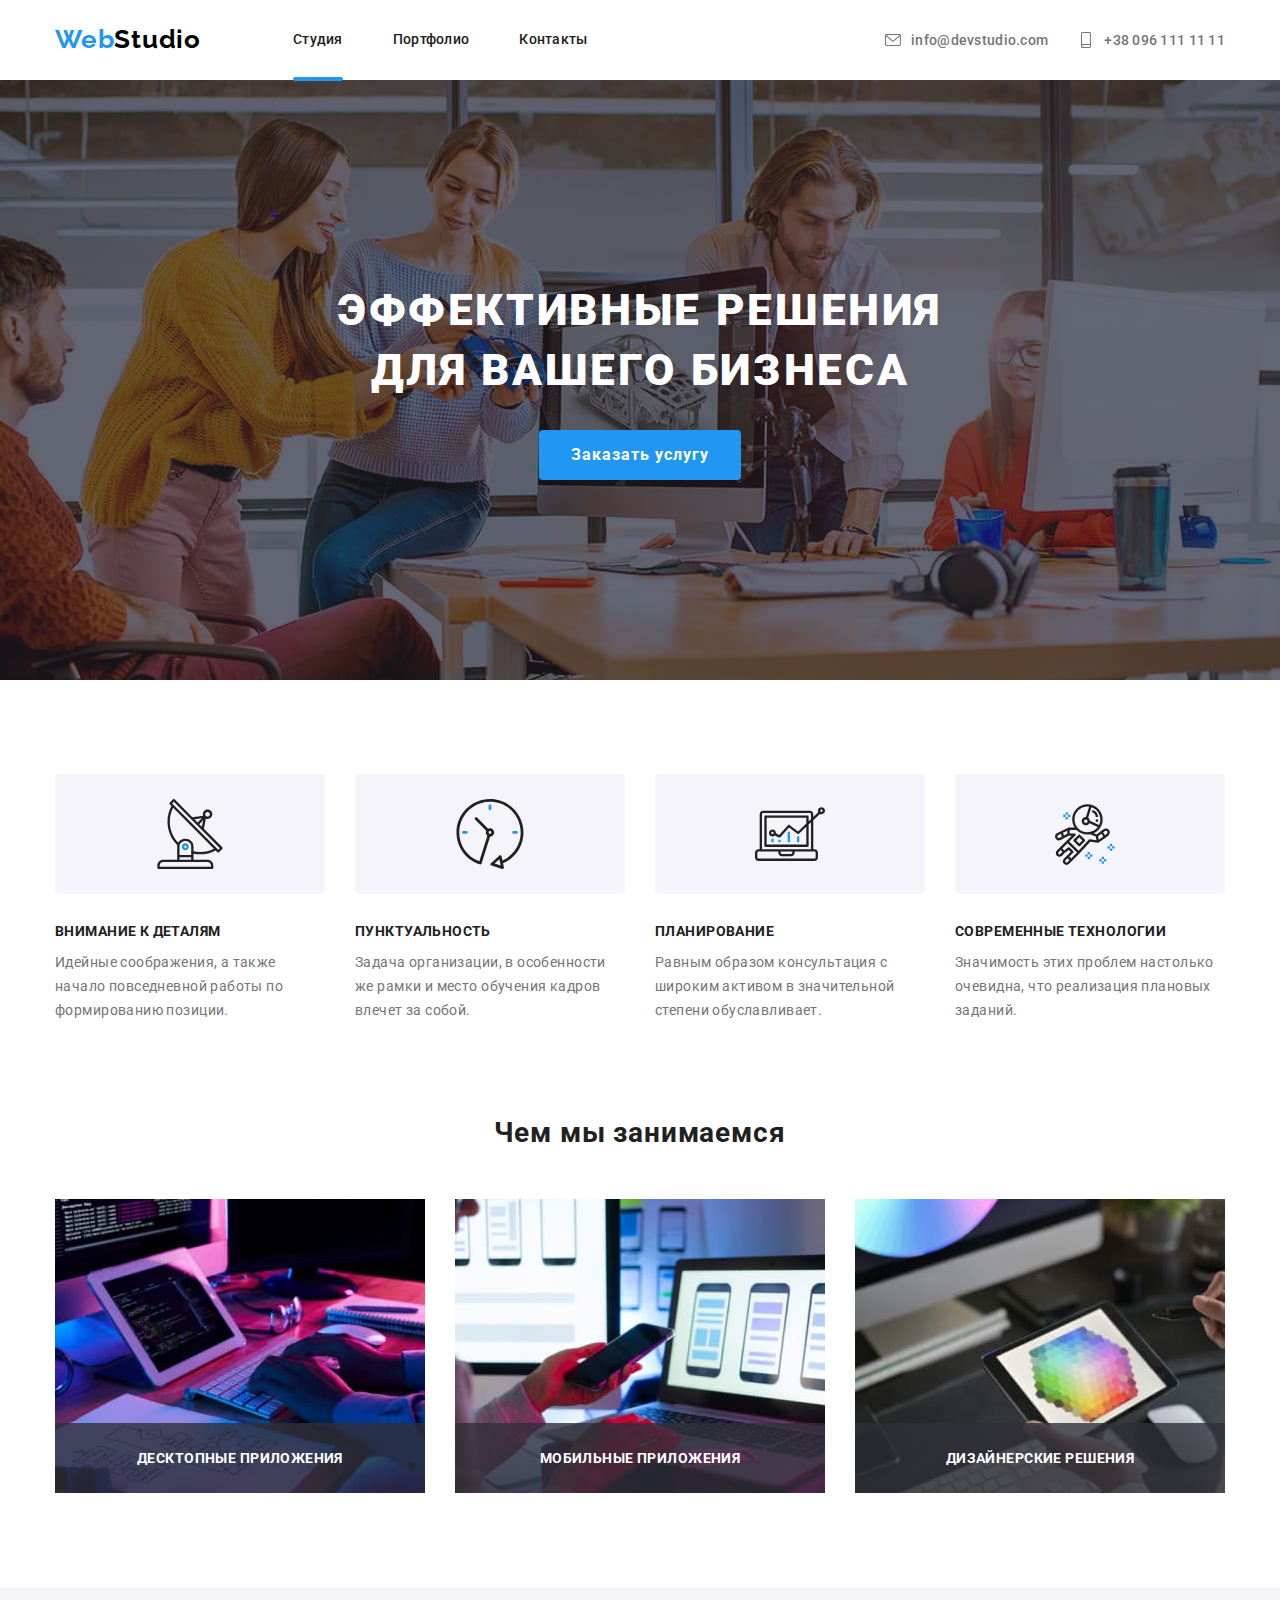
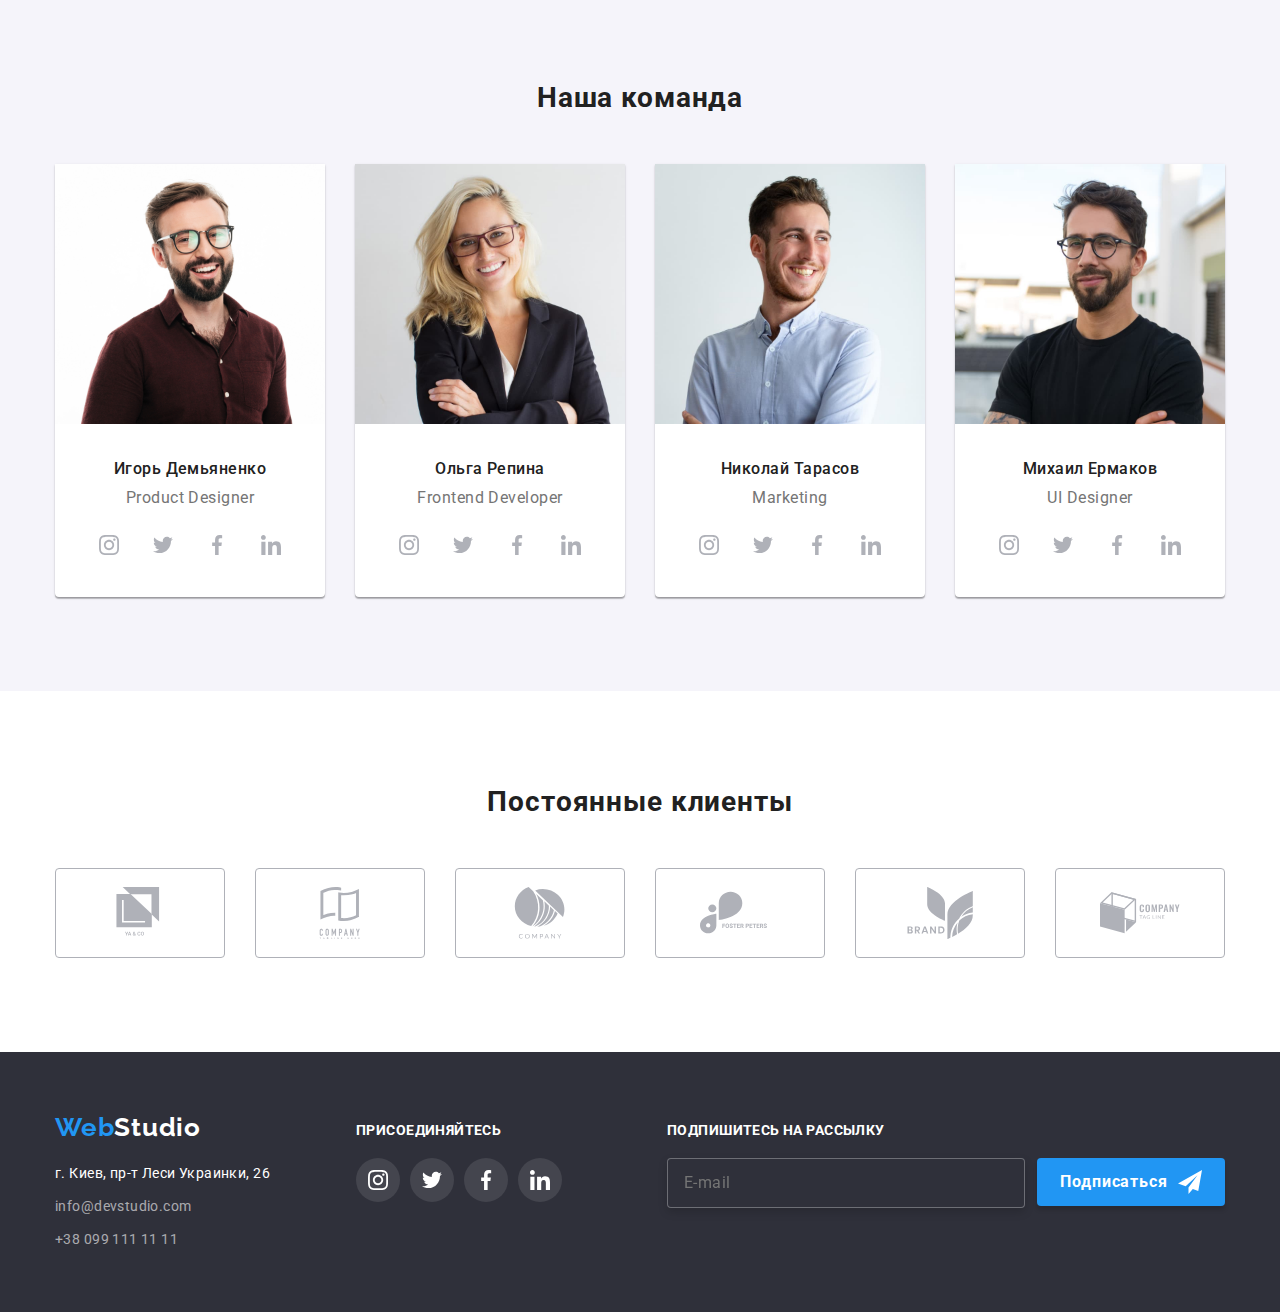
==== index.html @ ddb33900 "main" ====
<!DOCTYPE html>
<html lang="ru">
  <head>
    <link rel="stylesheet" href="https://cdnjs.cloudflare.com/ajax/libs/modern-normalize/1.0.0/modern-normalize.min.css">
    <link rel="stylesheet" href="./css/main.min.css">
    <link
      href="https://fonts.googleapis.com/css2?family=Roboto:wght@400;500;700;900&display=swap"
      rel="stylesheet"
    />
    <link
      href="https://fonts.googleapis.com/css2?family=Raleway:wght@400;700&display=swap"
      rel="stylesheet"
    />
    
    <meta charset="UTF-8" />
    <meta name="viewport" content="width=device-width, initial-scale=1.0" />
    <title>Document</title>
  </head>
  <body>
    <header class="page-header">
      <div class="container main-nav">
        <a href="./index.html" class="logo"><span>Web</span>Studio </a>
          <button class="menu-button" aria-expanded="false" data-menu-button>
            <svg width="40" height="40" aria-label="Переключатель мобильного меню">
              <use class="icon-cross" href="./sprite.svg#icon-close_40px"></use>
              <use class="icon-menu" href="./sprite.svg#icon-menu_40px"></use>
            </svg>
          </button>
          <div class="menu-container" data-menu>
            <nav class="site-nav">
           <menu class="site-nav-list">
          <li class="item"><a href="./index.html" class="link current-page">Студия</a>
          </li>
          <li class="item"><a href="./portfolio.html" class="link">Портфолио</a>
        </li>
          <li class="item"><a href="./contacts" class="link">Контакты</a>
        </li>
        </menu>
      </nav>
      <ul class="cont-nav">
        <li class="item">
          <a href="mailto:info@devstudio.com" class="link">
            <svg class="header-icon envelope">
              <use href="./sprite.svg#icon-envelope-hover"></use>
            </svg>
            <p>info@devstudio.com</p>
          </a>
        </li>
        <li class="item">
          <a href="tel:+380961111111" class="link">
              <svg class="header-icon">
                <use href="./sprite.svg#icon-smartphone"></use>
              </svg>
              <p>+38 096 111 11 11</p>
            </a>
        </li>
      </ul>
       </div>
      </div>
    </header>
    <main>
      <section class="hero">
        <h1 class="title">Эффективные решения <br /> для вашего бизнеса</h1>
        <a href="#" class="button" data-modal-open>Заказать услугу</a>
        <div class="backdrop is-hidden" data-modal>
          <div class="modal">
            <button class="modal-close" data-modal-close>
              <svg class="modal-icon-close">
                <use href="./sprite.svg#icon-close-black-18dp"></use>
              </svg>
            </button>
            <div class="modal-form-flex">
            <p class="modal-title">Оставьте свои данные, мы вам перезвоним</p>
            <form class="modal-form">
              <div class="input-flex">
              <label class="modal-label" for="name">Имя</label>
              <input class="modal-input" type="text" name="name" id="name">
              <svg class="modal-icon">
                <use href="./sprite.svg#icon-person-black-18dp-1"></use>
              </svg>
              </div>
              <div class="input-flex">
              <label class="modal-label" for="tel">Телефон</label>
              <input class="modal-input" type="tel" name="tel" id="tel">
              <svg class="modal-icon">
                <use href="./sprite.svg#icon-phone-black-18dp-1"></use>
              </svg>
              </div>
              <div class="input-flex">
              <label class="modal-label" for="email">Почта</label>
              <input class="modal-input" type="email" name="email" id="email">
              <svg class="modal-icon">
                <use href="./sprite.svg#icon-email-black-18dp-1"></use>
              </svg>
              </div>
              <div class="input-flex">
              <label class="modal-label" for="comment">Комментарий</label>
              <textarea class="modal-comment modal-input" name="comment" rows="15"  placeholder="Введите текст" id="comment">
              </textarea>
              </div>
              <div class="input-flex">
              <div class="checkbox-flex">
              <label class="modal-label checkbox-label">
                <input class="checkbox" type="checkbox" name="checkbox">
                <span class="checkbox-icon"></span><span> Соглашаюсь с рассылкой и принимаю<a class="checkbox-link" href="#">&ensp;Условия договора</a></span>
              </label>
              </div>
              </div>
            </form>
            <button class="send-button" type="submit">Отправить
            </button>
            </div>
            </div>
        </div>
     </section>
      <section class="features">
        <div class="container">
          <ul class="feat-list">
            <li class="feat-item">
              <div class="feat-icon-container">
              <svg class="feat-icon">
                <use href="./sprite.svg#icon-antenna"></use>
              </svg>
              </div>
              <h4 class="feat-title">Внимание к деталям</h4>
              <p class="feat-text">
                Идейные соображения, а также начало повседневной работы по
                формированию позиции.
              </p>
            </li>
            <li class="feat-item">
              <div class="feat-icon-container">
                <svg class="feat-icon">
                  <use href="./sprite.svg#icon-clock"></use>
                </svg>
              </div>
              <h4 class="feat-title">Пунктуальность</h4>
              <p class="feat-text">
                Задача организации, в особенности же рамки и место обучения кадров
                влечет за собой.
              </p>
            </li>
            <li class="feat-item">
              <div class="feat-icon-container">
                <svg class="feat-icon">
                  <use href="./sprite.svg#icon-diagram"></use>
                </svg>
              </div>
              <h4 class="feat-title">Планирование</h4>
              <p class="feat-text">
                Равным образом консультация с широким активом в значительной
                степени обуславливает.
              </p>
            </li>
            <li class="feat-item">
              <div class="feat-icon-container">
                <svg class="feat-icon">
                  <use href="./sprite.svg#icon-astronaut"></use>
                </svg>
              </div>
              <h4 class="feat-title">Современные технологии</h4>
              <p class="feat-text">
                Значимость этих проблем настолько очевидна, что реализация
                плановых заданий.
              </p>
            </li>
          </ul>
        </div>
      </section>
      <section class="examples">
        <div class="container">
        <h2 class="smaller-title">Чем мы занимаемся</h2>
        <ul class="examples-list">
          <li class="item">
            <div class="thumb">
              <img src="images/img1.jpg" alt="img1" width="370px" class="ex-image" />
              <div class="text-container">
             <p class="image-text">Десктопные приложения</p>
              </div>
          </div>
          </li>
          <li class="item">
            <div class="thumb">
              <img src="images/img2.jpg" alt="img2" width="370px" class="ex-image" />
              <div class="text-container">
          <p class="image-text">Мобильные приложения</p>
          </div>
          </div>
          </li>
          <li class="item">
            <div class="thumb">
            <img src="images/img3.jpg" alt="img3" width="370px" class="ex-image" />
            <div class="text-container">
          <p class="image-text">Дизайнерские решения</p>
          </div>
        </div>
          </li>
        </ul>
        </div>
      </section>
      <section class="team">
        <div class="container">
        <h2 class="smaller-title">Наша команда</h2>
        <ul class="list">
          <li class="card">
            <img src="images/img4.jpg" alt="Игорь Демьяненко" width="270px"
            height="" class="photo" />
            <h3 class="title">Игорь Демьяненко</h3>
            <p class="name">Product Designer</p>
            <ul class="icon-list">
              <li class="icon-item">
                <a href="index.html" class="team-button">
                  <svg class="icon">
                    <use href="./sprite.svg#icon-instagram"></use>
                  </svg>
                </a>
              </li>
              <li class="icon-item">
                <a href="index.html" class="team-button">
                  <svg class="icon">
                    <use href="./sprite.svg#icon-twitter"></use>
                  </svg>
                </a>
              </li>
              <li class="icon-item">
                <a href="index.html" class="team-button">
                  <svg class="icon">
                    <use href="./sprite.svg#icon-facebook"></use>
                  </svg>
                </a>
              </li>
              <li class="icon-item">
                <a href="index.html" class="team-button">
                  <svg class="icon">
                    <use href="./sprite.svg#icon-linkedin">
                    </use>
                  </svg>
                </a>
              </li>
            </ul>
          </li>
          <li class="card">
            <img src="images/img5.jpg" alt="Ольга Репина" width="270px" class="photo" />
            <h3 class="title">Ольга Репина</h3>
            <p class="name">Frontend Developer</p>
            <ul class="icon-list">
              <li class="icon-item">
                <a href="index.html" class="team-button">
                  <svg class="icon">
                    <use href="./sprite.svg#icon-instagram"></use>
                  </svg>
                </a>
              </li>
              <li class="icon-item">
                <a href="index.html" class="team-button">
                  <svg class="icon">
                    <use href="./sprite.svg#icon-twitter"></use>
                  </svg>
                </a>
              </li>
              <li class="icon-item">
                <a href="index.html" class="team-button">
                  <svg class="icon">
                    <use href="./sprite.svg#icon-facebook"></use>
                  </svg>
                </a>
              </li>
              <li class="icon-item">
                <a href="index.html" class="team-button">
                  <svg class="icon">
                    <use href="./sprite.svg#icon-linkedin"></use>
                  </svg>
                </a>
              </li>
            </ul>
          </li>
          <li class="card">
            <img src="images/img6.jpg" alt="Николай Тарасов" width="270px" class="photo" />
            <h3 class="title">Николай Тарасов</h3>
            <p class="name">Marketing</p> 
            <ul class="icon-list">
              <li class="icon-item">
                <a href="index.html" class="team-button">
                  <svg class="icon">
                    <use href="./sprite.svg#icon-instagram"></use>
                  </svg>
                </a>
              </li>
              <li class="icon-item">
                <a href="index.html" class="team-button">
                  <svg class="icon">
                    <use href="./sprite.svg#icon-twitter"></use>
                  </svg>
                </a>
              </li>
              <li class="icon-item">
                <a href="index.html" class="team-button">
                  <svg class="icon">
                    <use href="./sprite.svg#icon-facebook"></use>
                  </svg>
                </a>
              </li>
              <li class="icon-item">
                <a href="index.html" class="team-button">
                  <svg class="icon">
                    <use href="./sprite.svg#icon-linkedin"></use>
                  </svg>
                </a>
              </li>
            </ul>
          </li>
          <li class="card">
            <img src="images/img7.jpg" alt="Михаил Ермаков" width="270px" class="photo" />
            <h3 class="title">Михаил Ермаков</h3>
            <p class="name">UI Designer</p>
            <ul class="icon-list">
              <li class="icon-item">
                <a href="index.html" class="team-button">
                  <svg class="icon">
                    <use href="./sprite.svg#icon-instagram"></use>
                  </svg>
                </a>
              </li>
              <li class="icon-item">
                <a href="index.html" class="team-button">
                  <svg class="icon">
                    <use href="./sprite.svg#icon-twitter"></use>
                  </svg>
                </a>
              </li>
              <li class="icon-item">
                <a href="index.html" class="team-button">
                  <svg class="icon">
                    <use href="./sprite.svg#icon-facebook"></use>
                  </svg>
                </a>
              </li>
              <li class="icon-item">
                <a href="index.html" class="team-button">
                  <svg class="icon">
                    <use href="./sprite.svg#icon-linkedin"></use>
                  </svg>
                </a>
              </li>
            </ul>
          </li>
        </ul>
      </div>
        </section>
        <section class="clients">
          <div class="container">
          <h2 class="smaller-title">Постоянные клиенты</h2>
          <ul class="clients-list">
            <li class="clients-item">
              <a href="" class="clients-button">
              <svg class="clients-icon">
                <use href="./sprite.svg#icon-logo1"></use>
              </svg>
              </a>
            </li>
            <li class="clients-item">
              <a href="" class="clients-button">
              <svg class="clients-icon">
                <use href="./sprite.svg#icon-logo2"></use>
              </svg>
              </a>
            </li>
            <li class="clients-item">
              <a href="" class="clients-button">
              <svg class="clients-icon">
                <use href="./sprite.svg#icon-logo3"></use>
              </svg>
              </a>
            </li>
            <li class="clients-item">
              <a href="" class="clients-button">
              <svg class="clients-icon">
                <use href="./sprite.svg#icon-logo4"></use>
              </svg>
              </a>
            </li>
            <li class="clients-item">
              <a href="" class="clients-button">
              <svg class="clients-icon">
                <use href="./sprite.svg#icon-logo5"></use>
              </svg>
              </a>
            </li>
            <li class="clients-item">
              <a href="" class="clients-button">
              <svg class="clients-icon">
                <use href="./sprite.svg#icon-logo6"></use>
              </svg>
              </a>
            </li>
          </ul>
          </div>
        </section>
    </main>
    <footer class="footer">
      <div class="container right-positioner">
        <div class="tablet-container">
        <div class="left">
        <div class="foot-logo-item">
      <a href="./index.html" class="logo"><span>Web</span>Studio</a>
      </div>
      <ul class="foot-list">
        <li class="item">
          <p class="address">г. Киев, пр-т Леси Украинки, 26</p>
        </li>
        <li class="item">
          <a href="mailto:info@devstudio.com" class="link"
            >info@devstudio.com</a>
        </li>
        <li class="item">
          <a href="tel:+380991111111" class="link">+38 099 111 11 11</a>
        </li>
      </ul>
      </div>
      <div class="right">
      <ul class="foot-icon-list">
        <p class="foot-icon-title">Присоединяйтесь</p>
        <div class="foot-icon-flex">
        <li class="foot-icon-item">
          <a href="index.html" class="foot-button">
            <svg class="icon">
              <use href="./sprite.svg#icon-instagram"></use>
            </svg>
          </a>
        </li>
        <li class="foot-icon-item">
          <a href="index.html" class="foot-button">
            <svg class="icon">
              <use href="./sprite.svg#icon-twitter"></use>
            </svg>
          </a>
        </li>
        <li class="foot-icon-item">
          <a href="index.html" class="foot-button">
            <svg class="icon">
              <use href="./sprite.svg#icon-facebook"></use>
            </svg>
          </a>
        </li>
        <li class="foot-icon-item">
          <a href="index.html" class="foot-button">
            <svg class="icon">
              <use href="./sprite.svg#icon-linkedin"></use>
            </svg>
          </a>
        </li>
        </div>
      </ul>
      </div>
      </div>
      <div class="form-flex">
        <p class="form-title">Подпишитесь на рассылку</p>
        <form class="form-input-flex">
          <input class="email-form" type="email" name="email" placeholder="E-mail">
          <button class="form-button">Подписаться
            <svg class="form-icon">
              <use href="./sprite.svg#icon-icon-send"></use>  
          </svg>
        </button>
        </form>
      </div>
      </div>
    </footer>
    <script src="./js/modal.js"></script>
    <script src="./js/menu.js"></script>
  </body>
</html>
---- css/main.min.css ----
.clients{padding-top:60px;padding-bottom:60px}@media screen and (min-width: 1200px){.clients{padding-top:94px;padding-bottom:94px}}.clients-list{display:-webkit-box;display:-ms-flexbox;display:flex;list-style:none;padding:0;-ms-flex-wrap:wrap;flex-wrap:wrap}@media screen and (min-width: 1200px){.clients-list{-ms-flex-wrap:nowrap;flex-wrap:nowrap}}.clients-item{display:-webkit-box;display:-ms-flexbox;display:flex;width:calc((100% - 30px) / 2)}@media screen and (max-width: 767px){.clients-item:not(:nth-child(2n)){margin-right:30px}.clients-item:not(:nth-last-child(-n+2)){margin-bottom:30px}}@media screen and (min-width: 768px) and (max-width: 1199px){.clients-item{width:calc((100% - 60px) / 3)}.clients-item:not(:nth-child(3n)){margin-right:30px}.clients-item:not(:nth-last-child(-n+3)){margin-bottom:30px}}@media screen and (min-width: 1200px){.clients-item:not(:last-child){margin-right:30px}}.clients-button{-webkit-box-align:center;-ms-flex-align:center;align-items:center;-webkit-box-pack:center;-ms-flex-pack:center;justify-content:center;display:-webkit-box;display:-ms-flexbox;display:flex;width:100%;height:90px;border:1px solid #afb1b8;border-radius:4px;-webkit-transition-property:border-color;transition-property:border-color;-webkit-transition-duration:250ms;transition-duration:250ms;-webkit-transition-timing-function:cubic-bezier(0.4, 0, 0.2, 1);transition-timing-function:cubic-bezier(0.4, 0, 0.2, 1)}.clients-button:hover{border-color:#2196f3}.clients-icon{max-width:80px;max-height:52px;fill:#afb1b8;-webkit-transition-property:fill;transition-property:fill;-webkit-transition-duration:250ms;transition-duration:250ms;-webkit-transition-timing-function:cubic-bezier(0.4, 0, 0.2, 1);transition-timing-function:cubic-bezier(0.4, 0, 0.2, 1)}.clients-button:hover .clients-icon{fill:#2196f3}.examples{display:none;padding-top:94px;padding-bottom:94px}.examples-list{display:-webkit-box;display:-ms-flexbox;display:flex;list-style:none;margin-top:0;padding-left:0;width:calc((100% - 60px) / 3);z-index:-2}@media screen and (min-width: 1200px){.examples{display:block}}.ex-image{display:block;z-index:-1}.examples .item{-webkit-box-align:center;-ms-flex-align:center;align-items:center}.examples .item:not(:nth-child(3n)){margin-right:30px}.item .thumb{display:-webkit-box;display:-ms-flexbox;display:flex;position:relative}.text-container{-webkit-box-pack:center;-ms-flex-pack:center;justify-content:center;display:-webkit-box;display:-ms-flexbox;display:flex;-webkit-box-align:center;-ms-flex-align:center;align-items:center;position:absolute;min-height:70px;width:100%;bottom:0;background-color:rgba(47,48,58,0.8);z-index:-1}.text-container .image-text{color:#fff;font-family:Roboto;font-weight:bold;font-size:14px;line-height:16px;text-align:center;letter-spacing:0.03em;text-transform:uppercase}.feat-list{display:-webkit-box;display:-ms-flexbox;display:flex;-webkit-box-orient:vertical;-webkit-box-direction:normal;-ms-flex-direction:column;flex-direction:column;list-style:none;padding-left:0}@media screen and (max-width: 1199px){.feat-list{padding-bottom:60px}}@media screen and (min-width: 480px){.feat-list{-ms-flex-wrap:wrap;flex-wrap:wrap;-webkit-box-orient:horizontal;-webkit-box-direction:normal;-ms-flex-direction:row;flex-direction:row}}@media screen and (min-width: 1200px){.feat-list{-ms-flex-wrap:nowrap;flex-wrap:nowrap}}.feat-item{width:100%;text-align:CENTER}@media screen and (min-width: 480px) and (max-width: 1199px){.feat-item:not(:nth-last-child(1)){margin-bottom:30px}}@media screen and (min-width: 480px) and (max-width: 1199px){.feat-item{max-width:354px;width:calc((100% - 30px) / 2)}.feat-item:nth-child(odd){margin-right:30px}}@media screen and (min-width: 1200px){.feat-item{width:calc((100% - 90px) / 4)}.feat-item:not(:last-child){margin-right:30px}}.features{padding-top:60px}@media screen and (min-width: 1200px){.features{padding-top:94px}}.features .feat-text{margin-top:0;font-family:Roboto;color:#757575;font-weight:normal;font-size:14px;line-height:1.72;letter-spacing:0.03em;text-align:left}.features .feat-title{margin-top:0;font-family:Roboto;font-weight:bold;font-size:14px;line-height:1.14;letter-spacing:0.03em;text-transform:uppercase;margin-bottom:10px;margin-top:30px}@media screen and (min-width: 480px){.features .feat-title{text-align:left}}.features .feat-icon-container{height:120px;width:100%;display:-webkit-box;display:-ms-flexbox;display:flex;padding:0;margin:0;-webkit-box-align:center;-ms-flex-align:center;align-items:center;background-color:#f5f4fa;border-radius:4px}.features .feat-icon{height:70px;margin-left:auto;margin-right:auto}.footer{max-width:100%;background-color:#2f303a;padding-top:60px;padding-bottom:60px;display:-webkit-box;display:-ms-flexbox;display:flex;text-align:center}.footer .foot-list{display:-webkit-box;display:-ms-flexbox;display:flex;-webkit-box-align:center;-ms-flex-align:center;align-items:center;-webkit-box-orient:vertical;-webkit-box-direction:normal;-ms-flex-direction:column;flex-direction:column;-webkit-box-pack:center;-ms-flex-pack:center;justify-content:center;list-style:none;padding-left:0;margin:0;margin-bottom:60px;text-align:center}@media screen and (min-width: 1200px){.footer .foot-list{max-width:231px;-webkit-box-align:start;-ms-flex-align:start;align-items:flex-start;margin-bottom:0}}.footer .link{font-family:Roboto;font-weight:normal;font-size:14px;line-height:1.71;letter-spacing:0.03em;color:rgba(255,255,255,0.6)}.footer .address{color:#fff;font-family:Roboto;font-weight:normal;font-size:14px;line-height:1.71;letter-spacing:0.03em}.footer .logo{color:#fff;margin-right:0;margin-bottom:20px}.footer .foot-logo-item{margin-bottom:20px}@media screen and (min-width: 1200px){.footer .foot-logo-item{text-align:left}}.footer .item{display:-webkit-box;display:-ms-flexbox;display:flex;-ms-flex-line-pack:center;align-content:center;text-align:center}@media screen and (min-width: 1200px){.footer .item{width:231px}}.footer .item:not(:last-child){margin-bottom:9px}.foot-button{display:-webkit-box;display:-ms-flexbox;display:flex;margin:0px;width:44px;height:44px;background-color:rgba(255,255,255,0.1);border:none;fill:#fff;border-radius:50%;-webkit-transition-property:background-color;transition-property:background-color;-webkit-transition-duration:250ms;transition-duration:250ms;-webkit-transition-timing-function:cubic-bezier(0.4, 0, 0.2, 1);transition-timing-function:cubic-bezier(0.4, 0, 0.2, 1)}.foot-button:hover,.foot-button:focus{background-color:#2196f3;border-radius:50%}.foot-icon-list{padding:0;list-style:none;margin:0;margin-bottom:60px}@media screen and (min-width: 1200px){.foot-icon-list{margin-bottom:0}}.foot-icon-item:not(:last-child){margin-right:10px}.foot-button:hover .icon,.foot-button:focus .icon{fill:#fff}.foot-button .icon{fill:#fff}.foot-icon-title{margin-bottom:20px;font-family:Roboto;font-weight:bold;font-size:14px;line-height:16px;letter-spacing:0.03em;text-transform:uppercase;color:#ffffff}@media screen and (min-width: 1200px){.foot-icon-title{text-align:left}}.foot-icon-flex{display:-webkit-box;display:-ms-flexbox;display:flex;-webkit-box-pack:center;-ms-flex-pack:center;justify-content:center}.form-title{margin-bottom:20px;font-family:Roboto;font-weight:bold;font-size:14px;line-height:16px;letter-spacing:0.03em;text-transform:uppercase;color:#ffffff}@media screen and (min-width: 1200px){.form-title{text-align:left}}.form-flex{-webkit-box-pack:center;-ms-flex-pack:center;justify-content:center;display:-webkit-box;display:-ms-flexbox;display:flex;-webkit-box-orient:vertical;-webkit-box-direction:normal;-ms-flex-direction:column;flex-direction:column}.form-input-flex{display:-webkit-box;display:-ms-flexbox;display:flex;-webkit-box-orient:vertical;-webkit-box-direction:normal;-ms-flex-direction:column;flex-direction:column;-webkit-box-pack:center;-ms-flex-pack:center;justify-content:center;-webkit-box-align:center;-ms-flex-align:center;align-items:center}@media screen and (min-width: 1200px){.form-input-flex{-webkit-box-orient:horizontal;-webkit-box-direction:normal;-ms-flex-direction:row;flex-direction:row;-webkit-box-align:start;-ms-flex-align:start;align-items:flex-start;margin-bottom:34px}}.email-form{width:100%;height:50px;border:1px solid rgba(255,255,255,0.3);-webkit-box-sizing:border-box;box-sizing:border-box;-webkit-filter:drop-shadow(0px 4px 4px rgba(0,0,0,0.15));filter:drop-shadow(0px 4px 4px rgba(0,0,0,0.15));border-radius:4px;background-color:#2f303a;font-family:Roboto;font-weight:normal;font-size:16px;line-height:20px;display:-webkit-box;display:-ms-flexbox;display:flex;-webkit-box-align:center;-ms-flex-align:center;align-items:center;letter-spacing:0.03em;color:rgba(255,255,255,0.6);outline:none;margin-bottom:20px;padding-left:16px;padding-top:15px;padding-bottom:15px}@media screen and (min-width: 480px) and (max-width: 1199px){.email-form{width:450px}}@media screen and (min-width: 1200px){.email-form{width:358px;margin-bottom:0}}.form-button{display:-webkit-box;display:-ms-flexbox;display:flex;-webkit-box-align:center;-ms-flex-align:center;align-items:center;-webkit-box-pack:center;-ms-flex-pack:center;justify-content:center;font-family:Roboto;font-weight:bold;font-size:16px;line-height:30px;letter-spacing:0.06em;color:#ffffff;background-color:#2196f3;width:188px;height:48px;margin-left:12px;outline:none;-webkit-box-shadow:0px 4px 4px rgba(0,0,0,0.15);box-shadow:0px 4px 4px rgba(0,0,0,0.15);border-radius:4px;border:none;-webkit-transition-property:background-color, color;transition-property:background-color, color;-webkit-transition-duration:250ms;transition-duration:250ms;-webkit-transition-timing-function:cubic-bezier(0.4, 0, 0.2, 1);transition-timing-function:cubic-bezier(0.4, 0, 0.2, 1)}.form-button:hover,.form-button:focus{color:#2196f3;background-color:#fff;cursor:pointer}.form-button:hover .form-icon,.form-button:focus .form-icon{fill:#2196f3}.form-icon{width:24px;margin-left:10px;fill:#fff;-webkit-transition-property:fill;transition-property:fill;-webkit-transition-duration:250ms;transition-duration:250ms;-webkit-transition-timing-function:cubic-bezier(0.4, 0, 0.2, 1);transition-timing-function:cubic-bezier(0.4, 0, 0.2, 1)}@media screen and (min-width: 1200px){.right-positioner{display:-webkit-box;display:-ms-flexbox;display:flex;-webkit-box-pack:justify;-ms-flex-pack:justify;justify-content:space-between}}@media screen and (min-width: 1200px){.left{margin-left:0}}@media screen and (min-width: 768px){.right{margin-left:165px}}@media screen and (min-width: 1200px){.right{margin-left:70px;-webkit-box-align:center;-ms-flex-align:center;align-items:center;display:-webkit-box;display:-ms-flexbox;display:flex;-webkit-box-orient:vertical;-webkit-box-direction:normal;-ms-flex-direction:column;flex-direction:column;margin-bottom:40px}}@media screen and (min-width: 1200px){.tablet-container{display:-webkit-box;display:-ms-flexbox;display:flex;-webkit-box-orient:horizontal;-webkit-box-direction:normal;-ms-flex-direction:row;flex-direction:row;-webkit-box-align:center;-ms-flex-align:center;align-items:center}}@media screen and (min-width: 768px){.tablet-container{display:-webkit-box;display:-ms-flexbox;display:flex;-webkit-box-orient:horizontal;-webkit-box-direction:normal;-ms-flex-direction:row;flex-direction:row;-webkit-box-pack:center;-ms-flex-pack:center;justify-content:center}}.page-header{background-color:#fff;border-top:0;border-left:0;border-right:0}.main-nav{display:-webkit-box;display:-ms-flexbox;display:flex;position:relative}@media screen and (min-width: 768px){.site-nav .item+.item,.site-nav .site-nav-list .item+.item{margin-left:50px}}.site-nav,.site-nav .site-nav-list{background-color:#fff;list-style:none;display:-webkit-box;display:-ms-flexbox;display:flex;text-align:center;-webkit-box-align:center;-ms-flex-align:center;align-items:center;margin-left:0;padding-left:0}.site-nav .link{text-align:center;display:block;color:#212121;font-family:Roboto;font-weight:500;font-size:14px;line-height:1.14;letter-spacing:0.02em;padding-bottom:32px;padding-top:32px;position:relative;-webkit-transition-property:color;transition-property:color;-webkit-transition-duration:250ms;transition-duration:250ms;-webkit-transition-timing-function:cubic-bezier(0.4, 0, 0.2, 1);transition-timing-function:cubic-bezier(0.4, 0, 0.2, 1)}.site-nav .link:active{opacity:1}.site-nav .link:hover,.site-nav .link:focus{color:#2196f3}@media screen and (max-width: 767px){.site-nav .link{padding-top:0;padding-bottom:8px;font-size:18px;line-height:21px}}.site-nav .item{display:-webkit-box;display:-ms-flexbox;display:flex}@media screen and (max-width: 767px){.site-nav .item{margin:0}.site-nav .item:not(:last-child){margin-bottom:40px}}@media screen and (max-width: 767px){.site-nav .site-nav-list{-webkit-box-orient:vertical;-webkit-box-direction:normal;-ms-flex-direction:column;flex-direction:column;-webkit-box-pack:center;-ms-flex-pack:center;justify-content:center;text-align:center;width:100%;margin-bottom:60px}}.link.current-page:after{position:absolute;content:'';width:100%;height:4px;background-color:#2196f3;border-radius:2px;bottom:0;left:0;-webkit-transform:translateY(25%);transform:translateY(25%)}.cont-nav{list-style:none;display:-webkit-box;display:-ms-flexbox;display:flex;-webkit-box-align:center;-ms-flex-align:center;align-items:center;-webkit-box-pack:center;-ms-flex-pack:center;justify-content:center;margin-left:auto}@media screen and (max-width: 767px){.cont-nav{-webkit-box-orient:vertical;-webkit-box-direction:normal;-ms-flex-direction:column;flex-direction:column;margin-left:0;padding:0}}@media screen and (min-width: 768px) and (max-width: 1199px){.cont-nav{-webkit-box-orient:vertical;-webkit-box-direction:normal;-ms-flex-direction:column;flex-direction:column;-webkit-box-align:start;-ms-flex-align:start;align-items:flex-start}}@media screen and (max-width: 767px){.cont-nav .item:first-child{margin-bottom:16px}}@media screen and (min-width: 768px) and (max-width: 1199px){.cont-nav .item:first-child{margin-bottom:10px}}.cont-nav .link{display:-webkit-box;display:-ms-flexbox;display:flex;text-decoration:none;font-family:Roboto;font-weight:500;font-size:14px;line-height:16px;letter-spacing:0.02em;color:#757575;-webkit-transition-property:color;transition-property:color;-webkit-transition-duration:250ms;transition-duration:250ms;-webkit-transition-timing-function:cubic-bezier(0.4, 0, 0.2, 1);transition-timing-function:cubic-bezier(0.4, 0, 0.2, 1)}.cont-nav .link:hover{color:#2196f3}@media screen and (max-width: 767px){.cont-nav .link{font-size:18px;line-height:21px}}@media screen and (min-width: 1200px){.cont-nav .item+.item{margin-left:30px}}.header-icon{max-height:16px;max-width:16px;margin:0px;margin-right:10px;fill:#757575;-webkit-transition-property:fill;transition-property:fill;-webkit-transition-duration:250ms;transition-duration:250ms;-webkit-transition-timing-function:cubic-bezier(0.4, 0, 0.2, 1);transition-timing-function:cubic-bezier(0.4, 0, 0.2, 1)}.link:hover .header-icon{fill:#2196f3}.menu-button{display:-webkit-inline-box;display:-ms-inline-flexbox;display:inline-flex;-webkit-box-align:center;-ms-flex-align:center;align-items:center;margin:0;margin-left:auto;padding:0;border:none;background-color:transparent;outline:none}.menu-button .icon-cross{display:none;fill:#757575}.menu-button .icon-menu{fill:#757575}.menu-button.is-open .icon-cross{display:block}.menu-button.is-open .icon-menu{display:none}@media screen and (min-width: 768px){.menu-button{display:none}}.menu-button:hover .icon-cross,.menu-button:hover .icon-menu,.menu-button:focus .icon-menu,.menu-button:focus .icon-cross,.menu-button:hover{fill:#2196f3;cursor:pointer}.menu-container{width:100%;display:-webkit-box;display:-ms-flexbox;display:flex;z-index:999}@media screen and (max-width: 767px){.menu-container{display:none;position:absolute;top:100%;left:0;width:100%;text-align:center;background-color:#fff;padding-top:60px;padding-bottom:60px;-webkit-box-shadow:0px 4px 8px rgba(0,0,0,0.04),0px 2px 4px rgba(0,0,0,0.08),0px 1px 3px rgba(0,0,0,0.16);box-shadow:0px 4px 8px rgba(0,0,0,0.04),0px 2px 4px rgba(0,0,0,0.08),0px 1px 3px rgba(0,0,0,0.16)}}@media screen and (max-width: 767px){.menu-container.is-open{display:block}}.hero{display:-webkit-box;display:-ms-flexbox;display:flex;-webkit-box-align:center;-ms-flex-align:center;align-items:center;-webkit-box-pack:center;-ms-flex-pack:center;justify-content:center;-webkit-box-orient:vertical;-webkit-box-direction:normal;-ms-flex-direction:column;flex-direction:column;height:400px;width:100%;max-width:1600px;background-color:#2f303a;text-align:center;margin-top:0;margin-bottom:0;margin-left:auto;margin-right:auto;padding-bottom:200px;padding-top:200px;background-image:-webkit-gradient(linear, left top, left bottom, from(rgba(47,48,58,0.4)), to(rgba(47,48,58,0.4))),url(../images/hero-bg.jpg);background-image:linear-gradient(rgba(47,48,58,0.4), rgba(47,48,58,0.4)),url(../images/hero-bg.jpg);background-size:cover;background-repeat:no-repeat;background-position:center}@media screen and (min-width: 1200px){.hero{height:600px}}.hero .title{margin-top:0;margin-bottom:30px;font-family:Roboto;font-style:normal;font-weight:900;font-size:26px;line-height:42px;text-align:center;letter-spacing:0.06em;text-transform:uppercase;color:#ffffff}@media screen and (min-width: 1200px){.hero .title{font-size:44px;line-height:60px}}.hero .button{min-width:136px;padding:10px 32px 10px 32px;font-family:Roboto;color:white;background-color:#2196f3;font-weight:bold;font-size:16px;line-height:1.87;-webkit-box-align:center;-ms-flex-align:center;align-items:center;text-align:center;letter-spacing:0.06em;text-decoration:none;-webkit-transition-property:background-color, color;transition-property:background-color, color;-webkit-transition-duration:250ms;transition-duration:250ms;-webkit-transition-timing-function:cubic-bezier(0.4, 0, 0.2, 1);transition-timing-function:cubic-bezier(0.4, 0, 0.2, 1)}.hero .button:hover,.hero .button:focus{background-color:#fff;color:#2196f3}.logo{text-decoration:none;font-family:Raleway;font-weight:bold;font-size:26px;line-height:1.19;letter-spacing:0.03em;color:black;margin-right:88px;margin-top:24px;margin-bottom:25px}@media screen and (min-width: 1200px){.logo{margin-right:92px}}.logo span{color:#2196f3}.backdrop{position:fixed;top:0;left:0;width:100%;height:100%;background-color:rgba(0,0,0,0.2);z-index:99999;-webkit-transition:opacity 250ms cubic-bezier(0.4, 0, 0.2, 1);transition:opacity 250ms cubic-bezier(0.4, 0, 0.2, 1)}.backdrop.is-hidden{opacity:0;pointer-events:none}.backdrop.is-hidden .modal{-webkit-transform:scale(0.7) translate(-50%, -50%);transform:scale(0.7) translate(-50%, -50%)}.modal{position:absolute;top:50%;left:50%;width:450px;max-height:609px;background-color:#fff;-webkit-box-shadow:0px 1px 3px rgba(0,0,0,0.12),0px 1px 1px rgba(0,0,0,0.14),0px 2px 1px rgba(0,0,0,0.2);box-shadow:0px 1px 3px rgba(0,0,0,0.12),0px 1px 1px rgba(0,0,0,0.14),0px 2px 1px rgba(0,0,0,0.2);border-radius:4px;-webkit-transform:translate(-50%, -50%) scale(1);transform:translate(-50%, -50%) scale(1);-webkit-transition:-webkit-transform 250ms cubic-bezier(0.4, 0, 0.2, 1);transition:-webkit-transform 250ms cubic-bezier(0.4, 0, 0.2, 1);transition:transform 250ms cubic-bezier(0.4, 0, 0.2, 1);transition:transform 250ms cubic-bezier(0.4, 0, 0.2, 1), -webkit-transform 250ms cubic-bezier(0.4, 0, 0.2, 1);-webkit-transform-origin:center;transform-origin:center;z-index:999}@media screen and (max-width: 479px){.modal{width:100%;max-width:450px}}@media screen and (min-width: 1200px){.modal{width:528px;max-height:581px}}.modal-close{display:-webkit-box;display:-ms-flexbox;display:flex;-webkit-box-pack:center;-ms-flex-pack:center;justify-content:center;-webkit-box-align:center;-ms-flex-align:center;align-items:center;padding:0;margin:0;margin-left:auto;margin-top:8px;margin-right:8px;width:30px;height:30px;border:1px solid rgba(0,0,0,0.1);border-radius:50%;background-color:#fff;outline:none}.modal-close:hover,.modal-close:focus{cursor:pointer}.modal-icon-close{width:18px;height:18px;fill:#000;-webkit-transition:fill 250ms cubic-bezier(0.4, 0, 0.2, 1);transition:fill 250ms cubic-bezier(0.4, 0, 0.2, 1)}.modal-close:hover .modal-icon-close,.modal-close:focus .modal-icon-close{fill:#2196f3}.modal-form-flex{margin-left:40px;margin-right:40px;margin-bottom:40px}.modal-form{display:-webkit-box;display:-ms-flexbox;display:flex;-webkit-box-orient:vertical;-webkit-box-direction:normal;-ms-flex-direction:column;flex-direction:column}.modal-form .input-flex{position:relative;display:-webkit-box;display:-ms-flexbox;display:flex;-webkit-box-orient:vertical;-webkit-box-direction:normal;-ms-flex-direction:column;flex-direction:column;text-align:left;margin-bottom:10px}.input-flex:focus-within .modal-icon{fill:#2196f3}.modal-input{height:40px;border:1px solid rgba(33,33,33,0.2);-webkit-box-sizing:border-box;box-sizing:border-box;border-radius:4px;widows:100%;padding-left:42px;padding-top:12px;padding-bottom:12px;outline:none}.modal-input:focus{border-color:#2196f3}.modal-input:hover{cursor:pointer}.modal-title{font-family:Roboto;font-weight:bold;font-size:20px;line-height:23px;text-align:center;letter-spacing:0.03em;margin-bottom:12px;color:#212121}.modal-label{font-family:Roboto;font-weight:normal;font-size:12px;line-height:14px;letter-spacing:0.01em;margin-bottom:4px;color:#757575}.modal-comment.modal-input{resize:none;height:120px;padding-left:16px;padding-right:16px;padding-top:12px;padding-bottom:12px}.modal-comment.modal-input::-webkit-input-placeholder{font-family:Roboto;font-style:normal;font-weight:normal;font-size:12px;line-height:14px;letter-spacing:0.01em;color:rgba(117,117,117,0.5)}.modal-comment.modal-input:-ms-input-placeholder{font-family:Roboto;font-style:normal;font-weight:normal;font-size:12px;line-height:14px;letter-spacing:0.01em;color:rgba(117,117,117,0.5)}.modal-comment.modal-input::-ms-input-placeholder{font-family:Roboto;font-style:normal;font-weight:normal;font-size:12px;line-height:14px;letter-spacing:0.01em;color:rgba(117,117,117,0.5)}.modal-comment.modal-input::placeholder{font-family:Roboto;font-style:normal;font-weight:normal;font-size:12px;line-height:14px;letter-spacing:0.01em;color:rgba(117,117,117,0.5)}.checkbox-flex{display:-webkit-box;display:-ms-flexbox;display:flex;-webkit-box-align:center;-ms-flex-align:center;align-items:center;-webkit-box-pack:center;-ms-flex-pack:center;justify-content:center}.modal-label.checkbox-label{display:-webkit-box;display:-ms-flexbox;display:flex;-webkit-box-align:center;-ms-flex-align:center;align-items:center;-webkit-box-pack:start;-ms-flex-pack:start;justify-content:flex-start;margin-bottom:0;font-family:Roboto;font-weight:normal;font-size:14px;line-height:24px;letter-spacing:0.03em;color:#757575}@media screen and (max-width: 1199px){.modal-label.checkbox-label{font-size:12px;line-height:14px}}.checkbox-flex .checkbox{width:0px;height:0px;color:#212121;outline:none;-webkit-appearance:none;-moz-appearance:none;appearance:none}.checkbox-flex .checkbox-label:hover{cursor:pointer}.checkbox:checked .checkbox-icon{fill:#fff}.checkbox-link{color:#2196f3}.checkbox-icon{margin:0;width:16px;height:15px;border:2px solid #212121;border-radius:2px;margin-right:7px}.checkbox:checked+.checkbox-icon{background-color:#2196f3;background-image:url(../images/svg/check.svg);background-size:contain;background-origin:border-box;border:2px solid #2196f3}.send-button{width:200px;height:50px;margin-top:30px;font-family:Roboto;font-weight:bold;font-size:16px;line-height:30px;letter-spacing:0.06em;text-decoration:none;color:#ffffff;background:#2196f3;-webkit-box-shadow:0px 4px 4px rgba(0,0,0,0.15);box-shadow:0px 4px 4px rgba(0,0,0,0.15);border-radius:4px;border:none;outline:none}.send-button:hover,.send-button:focus{cursor:pointer}.modal-icon{position:absolute;bottom:18%;-webkit-transform:translateY();transform:translateY();max-width:18px;max-height:18px;margin-left:12px;fill:#212121}.modal-icon:hover{cursor:pointer}.portfolio{padding-bottom:60px;padding-top:60px}.p-title{font-family:Roboto;font-weight:bold;font-size:18px;line-height:2;letter-spacing:0.06em;margin-left:24px;margin-right:24px;margin-bottom:4px}.p-list{list-style:none;padding-left:0;display:-webkit-box;display:-ms-flexbox;display:flex;-webkit-box-orient:vertical;-webkit-box-direction:normal;-ms-flex-direction:column;flex-direction:column;-webkit-box-align:start;-ms-flex-align:start;align-items:flex-start}@media screen and (min-width: 480px){.p-list{-webkit-box-orient:horizontal;-webkit-box-direction:normal;-ms-flex-direction:row;flex-direction:row;-ms-flex-wrap:wrap;flex-wrap:wrap}}.p-card{border:1px solid #eeeeee;width:100%;margin-left:0;margin-bottom:30px;-webkit-transition-property:-webkit-box-shadow;transition-property:-webkit-box-shadow;transition-property:box-shadow;transition-property:box-shadow, -webkit-box-shadow;-webkit-transition-duration:250ms;transition-duration:250ms;-webkit-transition-timing-function:cubic-bezier(0.4, 0, 0.2, 1);transition-timing-function:cubic-bezier(0.4, 0, 0.2, 1)}.p-card:hover,.p-card:focus{-webkit-box-shadow:0px 1px 1px rgba(0,0,0,0.12),0px 4px 4px rgba(0,0,0,0.06),1px 4px 6px rgba(0,0,0,0.16);box-shadow:0px 1px 1px rgba(0,0,0,0.12),0px 4px 4px rgba(0,0,0,0.06),1px 4px 6px rgba(0,0,0,0.16)}@media screen and (min-width: 480px) and (max-width: 1199px){.p-card{width:calc((100% - 30px) / 2)}.p-card:not(:nth-child(2n)){margin-right:30px}.p-card:not(:nth-last-child(-n+2)){margin-bottom:30px}}@media screen and (min-width: 1200px){.p-card{width:calc((100% - 60px) / 3)}.p-card:not(:nth-child(3n)){margin-right:30px}.p-card:not(:nth-last-child(-n+3)){margin-bottom:30px}}.p-photo{width:100%}.p-text{font-family:Roboto;font-size:16px;line-height:1.87;letter-spacing:0.03em;color:#757575;text-decoration:none;margin-left:24px;margin-right:24px;margin-bottom:20px}.p-buttons{list-style:none;padding-left:0;display:-webkit-box;display:-ms-flexbox;display:flex;-webkit-box-align:center;-ms-flex-align:center;align-items:center;-webkit-box-pack:start;-ms-flex-pack:start;justify-content:flex-start;-ms-flex-wrap:wrap;flex-wrap:wrap;margin-bottom:50px}@media screen and (min-width: 767px){.p-buttons{-webkit-box-pack:center;-ms-flex-pack:center;justify-content:center}}.p-buttons .button{font-family:Roboto;font-weight:500;font-size:16px;line-height:26px;text-align:center;letter-spacing:0.03em;background-color:#f5f4fa;color:#212121;border-radius:4px;padding:6px 22px 6px 22px;min-width:73px;margin-bottom:15px;margin-right:8px;-webkit-transition-property:background-color, color, -webkit-box-shadow;transition-property:background-color, color, -webkit-box-shadow;transition-property:background-color, color, box-shadow;transition-property:background-color, color, box-shadow, -webkit-box-shadow;-webkit-transition-duration:250ms;transition-duration:250ms;-webkit-transition-timing-function:cubic-bezier(0.4, 0, 0.2, 1);transition-timing-function:cubic-bezier(0.4, 0, 0.2, 1)}.p-buttons .button:hover,.p-buttons .button:focus{color:#fff;background-color:#2196f3;-webkit-box-shadow:0px 3px 1px rgba(0,0,0,0.1),0px 1px 2px rgba(0,0,0,0.08),0px 2px 2px rgba(0,0,0,0.12);box-shadow:0px 3px 1px rgba(0,0,0,0.1),0px 1px 2px rgba(0,0,0,0.08),0px 2px 2px rgba(0,0,0,0.12);cursor:pointer}.p-image-box{display:-webkit-box;display:-ms-flexbox;display:flex;max-height:294px;width:100%;margin-bottom:20px;position:relative;background-color:#fff;overflow:hidden;-webkit-transition-property:back;transition-property:back}@media screen and (max-width: 480px){.p-image-box{height:auto}}.p-image-box .overlay{display:-webkit-box;display:-ms-flexbox;display:flex;width:100%;height:100%;position:absolute;-webkit-box-align:center;-ms-flex-align:center;align-items:center;background-color:rgba(33,150,243,0.9);padding-left:24px;padding-right:24px;opacity:0;-webkit-transform:translatey(200%);transform:translatey(200%);-webkit-transition-property:-webkit-transform opacity;transition-property:-webkit-transform opacity;transition-property:transform opacity;transition-property:transform opacity, -webkit-transform opacity;-webkit-transition-duration:250ms;transition-duration:250ms;-webkit-transition-timing-function:cubic-bezier(0.4, 0, 0.2, 1);transition-timing-function:cubic-bezier(0.4, 0, 0.2, 1)}.overlay-text{font-family:Roboto;font-weight:normal;font-size:18px;line-height:28px;letter-spacing:0.03em;color:#ffffff}.p-card:hover .overlay{-webkit-transform:translateY(0);transform:translateY(0);opacity:1}.team{background-color:#f5f4fa;margin-top:0px;margin-bottom:0px;padding-top:60px;padding-bottom:60px;text-align:center}@media screen and (min-width: 1200px){.team{padding-top:94px;padding-bottom:94px}}.team .photo{margin-bottom:30px;width:100%}.team .name{font-family:Roboto;font-weight:normal;font-size:16px;line-height:19px;text-align:center;letter-spacing:0.03em;color:#757575;margin-top:0;margin-bottom:0}.team .list{padding:0;display:-webkit-box;display:-ms-flexbox;display:flex;-webkit-box-orient:vertical;-webkit-box-direction:normal;-ms-flex-direction:column;flex-direction:column}@media screen and (min-width: 480px){.team .list{-webkit-box-orient:horizontal;-webkit-box-direction:normal;-ms-flex-direction:row;flex-direction:row;-ms-flex-wrap:wrap;flex-wrap:wrap}}.team .icon-list{display:-webkit-box;display:-ms-flexbox;display:flex;-webkit-box-pack:center;-ms-flex-pack:center;justify-content:center;padding:0;list-style:none;margin-top:16px;margin-right:32px;margin-left:32px}.team .title{font-family:Roboto;font-weight:500;font-size:16px;line-height:19px;text-align:center;letter-spacing:0.03em;color:#212121;margin-top:0;margin-bottom:10px}.team .card{-webkit-box-shadow:0px 1px 3px rgba(0,0,0,0.12),0px 1px 1px rgba(0,0,0,0.14),0px 2px 1px rgba(0,0,0,0.2);box-shadow:0px 1px 3px rgba(0,0,0,0.12),0px 1px 1px rgba(0,0,0,0.14),0px 2px 1px rgba(0,0,0,0.2);border-radius:0px 0px 4px 4px;background-color:#fff;width:100%;text-align:center;padding-bottom:24px;-webkit-box-align:center;-ms-flex-align:center;align-items:center;list-style:none}@media screen and (max-width: 479px){.team .card:not(:nth-last-child(1)){margin-bottom:30px}}@media screen and (min-width: 480px) and (max-width: 1199px){.team .card{width:calc((100% - 30px) / 2)}.team .card:not(:nth-child(2n)){margin-right:30px}.team .card:not(:nth-last-child(-n+2)){margin-bottom:30px}}@media screen and (min-width: 1200px){.team .card{width:calc((100% - 90px) / 4);margin-bottom:0;padding-bottom:30px}.team .card:not(:nth-child(4n)){margin-right:30px}}.team-button{display:-webkit-box;display:-ms-flexbox;display:flex;width:44px;height:44px;background-color:#fff;border:none;fill:#afb1b8;border-radius:50%;-webkit-transition-property:background-color, color;transition-property:background-color, color;-webkit-transition-duration:250ms;transition-duration:250ms;-webkit-transition-timing-function:cubic-bezier(0.4, 0, 0.2, 1);transition-timing-function:cubic-bezier(0.4, 0, 0.2, 1)}.team-button:hover,.team-button:focus{background-color:#2196f3;border-radius:50%}.team .icon-item:not(:last-child){margin-right:10px}.icon{max-width:20px;max-height:20px;margin:12px;fill:#afb1b8}.team-button:hover .icon,.team-button:focus .icon{fill:#fff}html{-webkit-box-sizing:border-box;box-sizing:border-box}*,*::before,*::after{-webkit-box-sizing:inherit;box-sizing:inherit;margin:0}body{font-family:Roboto, sans-serif;text-decoration:none;background-color:#fff;color:#212121}.link{text-decoration:none}.smaller-title{font-family:Roboto;font-style:normal;font-weight:bold;font-size:28px;line-height:33px;text-align:center;letter-spacing:0.03em;color:#212121;margin-bottom:30px}@media screen and (min-width: 1200px){.smaller-title{margin-bottom:50px}}.button{border-radius:4px;border:none;display:inline-block;text-align:center}.container{margin-left:auto;margin-right:auto;width:100%;padding-left:15px;padding-right:15px}@media screen and (min-width: 480px){.container{width:100%}}@media screen and (min-width: 768px){.container{width:738px}}@media screen and (min-width: 1200px){.container{width:1200px}}
/*# sourceMappingURL=main.min.css.map */
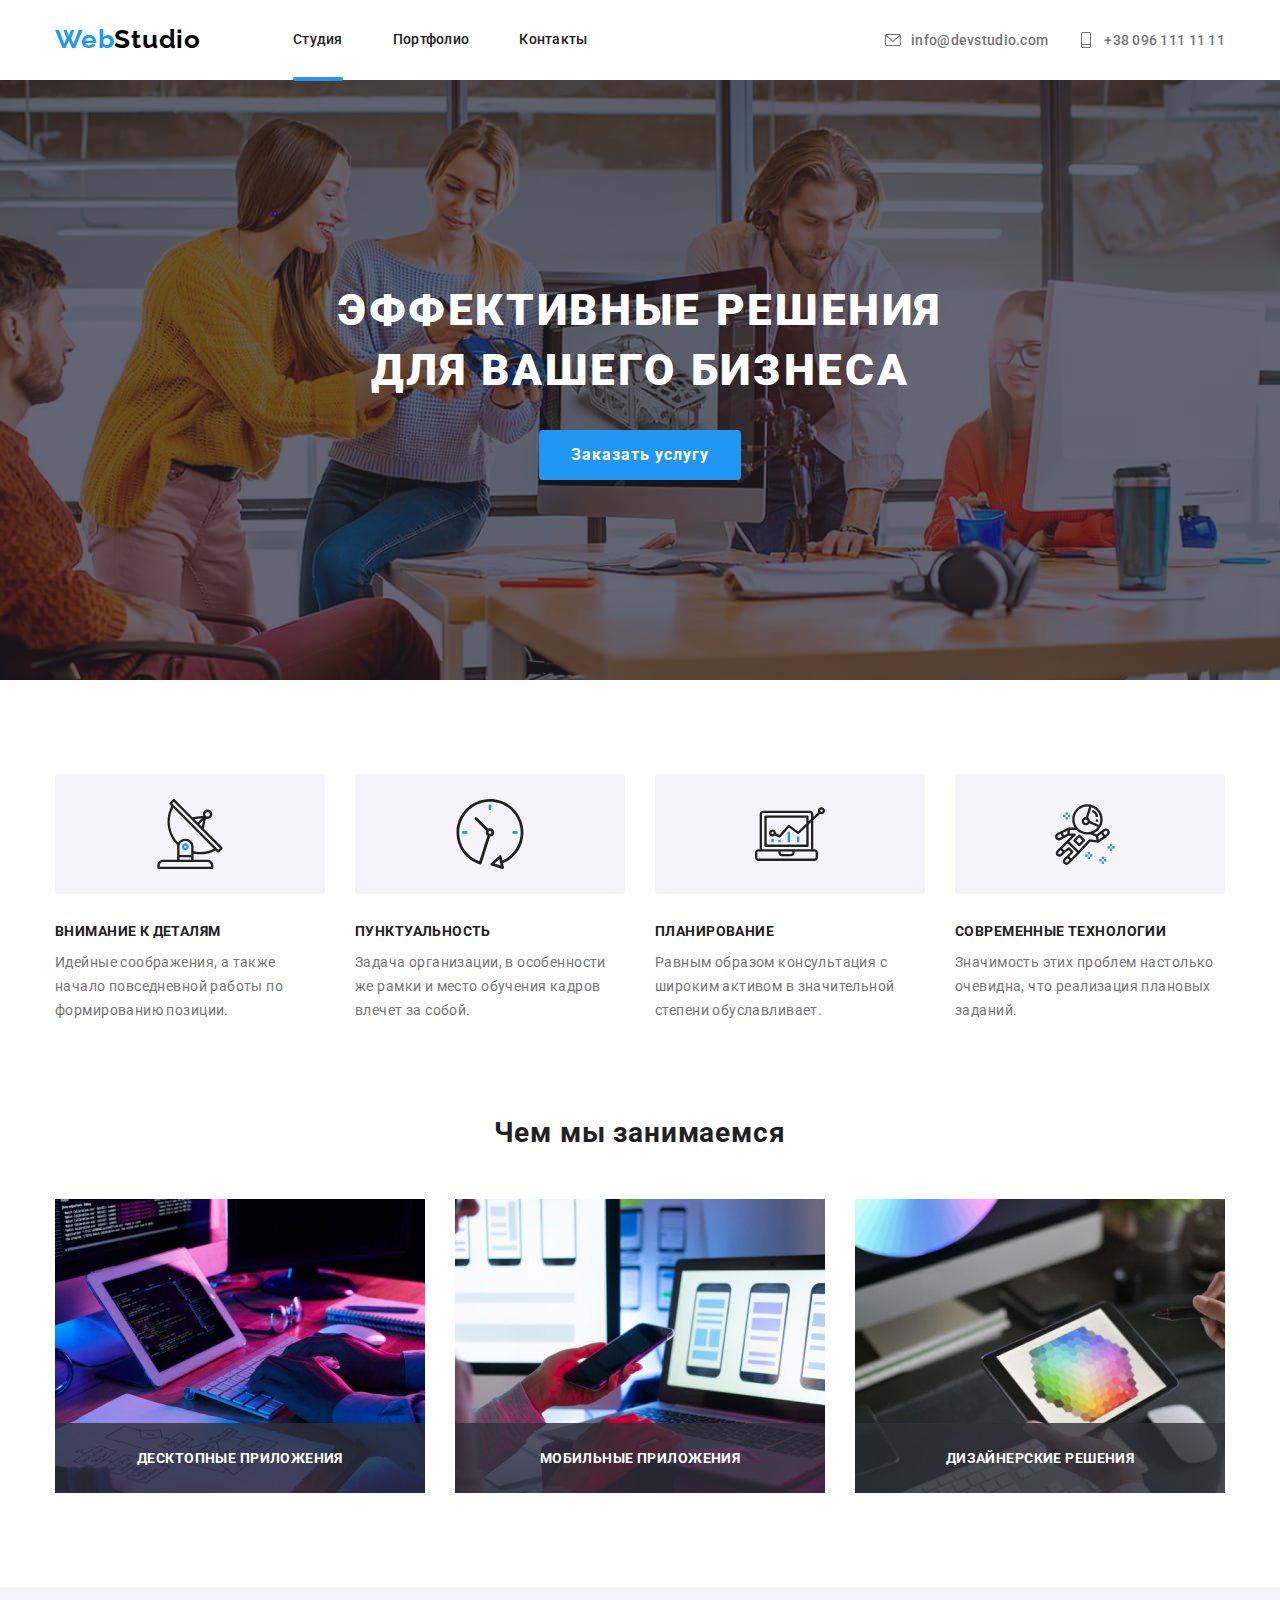
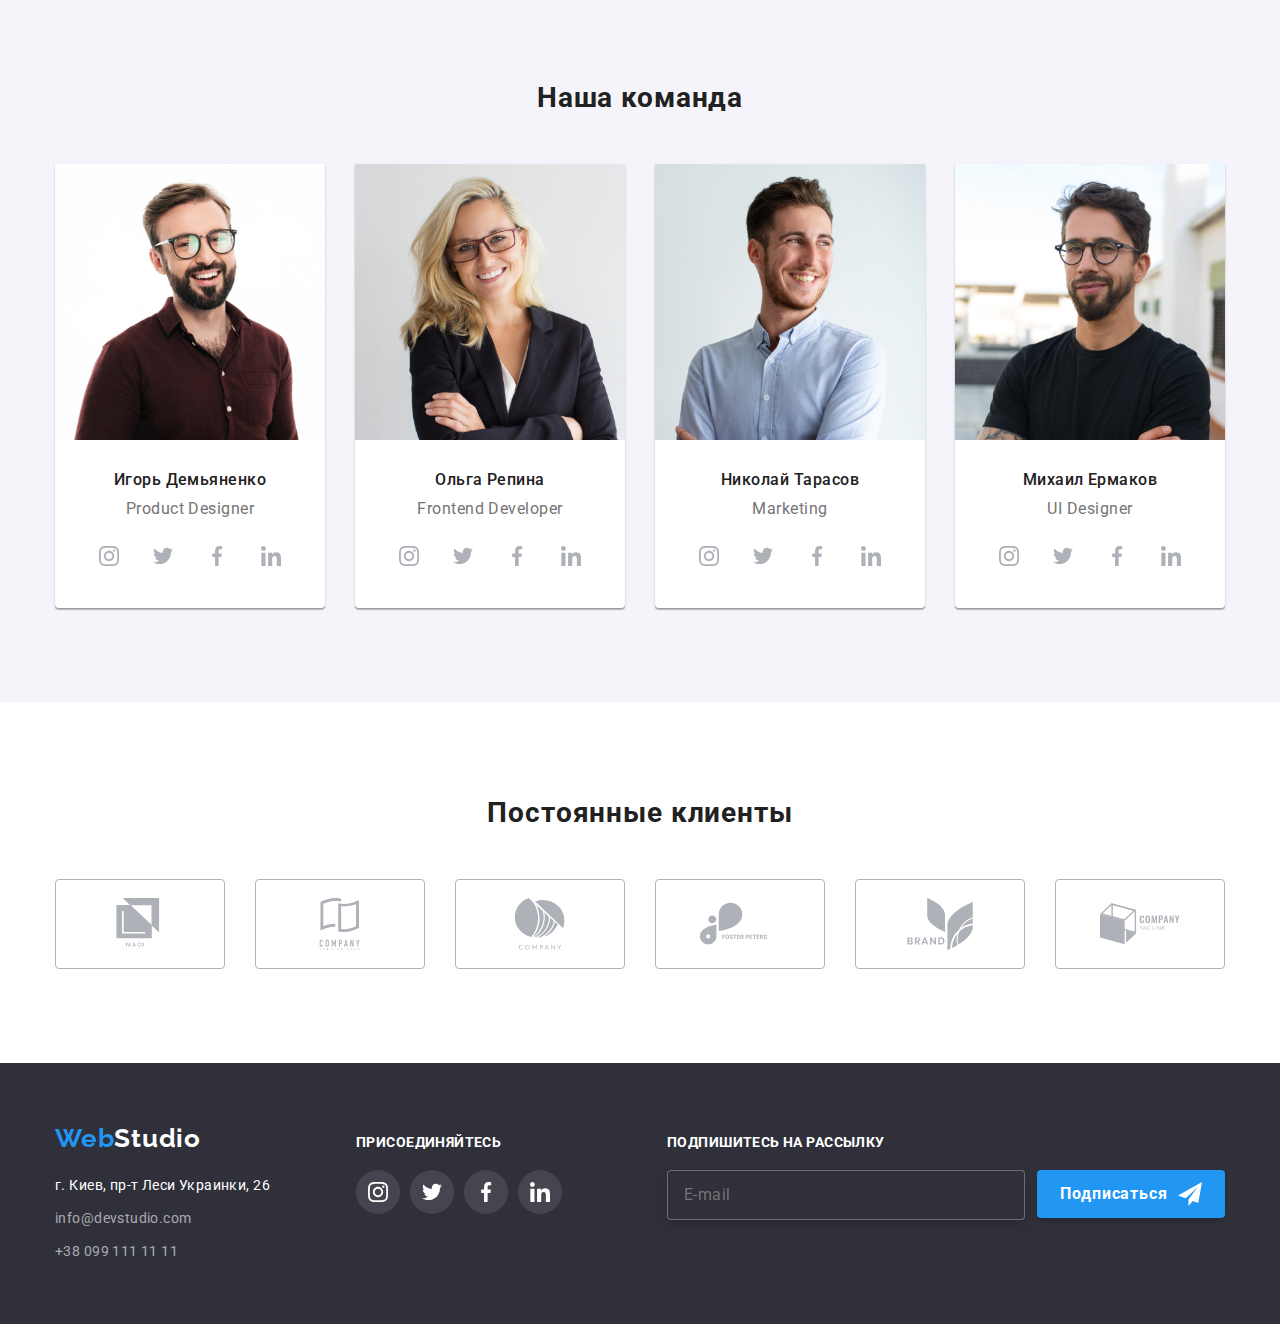
==== commit 03ae78bf: "main-fix" ====
--- a/index.html
+++ b/index.html
@@ -173,7 +173,7 @@
         <ul class="examples-list">
           <li class="item">
             <div class="thumb">
-              <img src="images/img1.jpg" alt="img1" width="370px" class="ex-image" />
+              <img srcset="./images/examples/img1@2x.jpg 2x" src="./images/examples/img1.jpg" alt="img1" width="370px" class="ex-image" />
               <div class="text-container">
              <p class="image-text">Десктопные приложения</p>
               </div>
@@ -181,7 +181,7 @@
           </li>
           <li class="item">
             <div class="thumb">
-              <img src="images/img2.jpg" alt="img2" width="370px" class="ex-image" />
+              <img srcset="./images/examples/img2@2x.jpg 2x" src="./images/examples/img2.jpg" alt="img2" width="370px" class="ex-image" />
               <div class="text-container">
           <p class="image-text">Мобильные приложения</p>
           </div>
@@ -189,7 +189,7 @@
           </li>
           <li class="item">
             <div class="thumb">
-            <img src="images/img3.jpg" alt="img3" width="370px" class="ex-image" />
+            <img srcset="./images/examples/img3@2x.jpg 2x" src="./images/examples/img3.jpg" alt="img3" width="370px" class="ex-image" />
             <div class="text-container">
           <p class="image-text">Дизайнерские решения</p>
           </div>
@@ -203,7 +203,7 @@
         <h2 class="smaller-title">Наша команда</h2>
         <ul class="list">
           <li class="card">
-            <img src="images/img4.jpg" alt="Игорь Демьяненко" width="270px"
+            <img srcset="./images/team/img1@2x.jpg 2x" src="./images/team/img1.jpg" alt="Игорь Демьяненко" width="270px"
             height="" class="photo" />
             <h3 class="title">Игорь Демьяненко</h3>
             <p class="name">Product Designer</p>
@@ -240,7 +240,7 @@
             </ul>
           </li>
           <li class="card">
-            <img src="images/img5.jpg" alt="Ольга Репина" width="270px" class="photo" />
+            <img srcset="./images/team/img2@2x.jpg 2x" src="./images/team/img2.jpg" alt="Ольга Репина" width="270px" class="photo" />
             <h3 class="title">Ольга Репина</h3>
             <p class="name">Frontend Developer</p>
             <ul class="icon-list">
@@ -275,7 +275,7 @@
             </ul>
           </li>
           <li class="card">
-            <img src="images/img6.jpg" alt="Николай Тарасов" width="270px" class="photo" />
+            <img srcset="./images/team/img3@2x.jpg 2x" src="./images/team/img3.jpg" alt="Николай Тарасов" width="270px" class="photo" />
             <h3 class="title">Николай Тарасов</h3>
             <p class="name">Marketing</p> 
             <ul class="icon-list">
@@ -310,7 +310,7 @@
             </ul>
           </li>
           <li class="card">
-            <img src="images/img7.jpg" alt="Михаил Ермаков" width="270px" class="photo" />
+            <img srcset="./images/team/img4@2x.jpg 2x" src="./images/team/img4.jpg" alt="Михаил Ермаков" width="270px" class="photo" />
             <h3 class="title">Михаил Ермаков</h3>
             <p class="name">UI Designer</p>
             <ul class="icon-list">
--- a/css/main.min.css
+++ b/css/main.min.css
@@ -1,2 +1,2 @@
-.clients{padding-top:60px;padding-bottom:60px}@media screen and (min-width: 1200px){.clients{padding-top:94px;padding-bottom:94px}}.clients-list{display:-webkit-box;display:-ms-flexbox;display:flex;list-style:none;padding:0;-ms-flex-wrap:wrap;flex-wrap:wrap}@media screen and (min-width: 1200px){.clients-list{-ms-flex-wrap:nowrap;flex-wrap:nowrap}}.clients-item{display:-webkit-box;display:-ms-flexbox;display:flex;width:calc((100% - 30px) / 2)}@media screen and (max-width: 767px){.clients-item:not(:nth-child(2n)){margin-right:30px}.clients-item:not(:nth-last-child(-n+2)){margin-bottom:30px}}@media screen and (min-width: 768px) and (max-width: 1199px){.clients-item{width:calc((100% - 60px) / 3)}.clients-item:not(:nth-child(3n)){margin-right:30px}.clients-item:not(:nth-last-child(-n+3)){margin-bottom:30px}}@media screen and (min-width: 1200px){.clients-item:not(:last-child){margin-right:30px}}.clients-button{-webkit-box-align:center;-ms-flex-align:center;align-items:center;-webkit-box-pack:center;-ms-flex-pack:center;justify-content:center;display:-webkit-box;display:-ms-flexbox;display:flex;width:100%;height:90px;border:1px solid #afb1b8;border-radius:4px;-webkit-transition-property:border-color;transition-property:border-color;-webkit-transition-duration:250ms;transition-duration:250ms;-webkit-transition-timing-function:cubic-bezier(0.4, 0, 0.2, 1);transition-timing-function:cubic-bezier(0.4, 0, 0.2, 1)}.clients-button:hover{border-color:#2196f3}.clients-icon{max-width:80px;max-height:52px;fill:#afb1b8;-webkit-transition-property:fill;transition-property:fill;-webkit-transition-duration:250ms;transition-duration:250ms;-webkit-transition-timing-function:cubic-bezier(0.4, 0, 0.2, 1);transition-timing-function:cubic-bezier(0.4, 0, 0.2, 1)}.clients-button:hover .clients-icon{fill:#2196f3}.examples{display:none;padding-top:94px;padding-bottom:94px}.examples-list{display:-webkit-box;display:-ms-flexbox;display:flex;list-style:none;margin-top:0;padding-left:0;width:calc((100% - 60px) / 3);z-index:-2}@media screen and (min-width: 1200px){.examples{display:block}}.ex-image{display:block;z-index:-1}.examples .item{-webkit-box-align:center;-ms-flex-align:center;align-items:center}.examples .item:not(:nth-child(3n)){margin-right:30px}.item .thumb{display:-webkit-box;display:-ms-flexbox;display:flex;position:relative}.text-container{-webkit-box-pack:center;-ms-flex-pack:center;justify-content:center;display:-webkit-box;display:-ms-flexbox;display:flex;-webkit-box-align:center;-ms-flex-align:center;align-items:center;position:absolute;min-height:70px;width:100%;bottom:0;background-color:rgba(47,48,58,0.8);z-index:-1}.text-container .image-text{color:#fff;font-family:Roboto;font-weight:bold;font-size:14px;line-height:16px;text-align:center;letter-spacing:0.03em;text-transform:uppercase}.feat-list{display:-webkit-box;display:-ms-flexbox;display:flex;-webkit-box-orient:vertical;-webkit-box-direction:normal;-ms-flex-direction:column;flex-direction:column;list-style:none;padding-left:0}@media screen and (max-width: 1199px){.feat-list{padding-bottom:60px}}@media screen and (min-width: 480px){.feat-list{-ms-flex-wrap:wrap;flex-wrap:wrap;-webkit-box-orient:horizontal;-webkit-box-direction:normal;-ms-flex-direction:row;flex-direction:row}}@media screen and (min-width: 1200px){.feat-list{-ms-flex-wrap:nowrap;flex-wrap:nowrap}}.feat-item{width:100%;text-align:CENTER}@media screen and (min-width: 480px) and (max-width: 1199px){.feat-item:not(:nth-last-child(1)){margin-bottom:30px}}@media screen and (min-width: 480px) and (max-width: 1199px){.feat-item{max-width:354px;width:calc((100% - 30px) / 2)}.feat-item:nth-child(odd){margin-right:30px}}@media screen and (min-width: 1200px){.feat-item{width:calc((100% - 90px) / 4)}.feat-item:not(:last-child){margin-right:30px}}.features{padding-top:60px}@media screen and (min-width: 1200px){.features{padding-top:94px}}.features .feat-text{margin-top:0;font-family:Roboto;color:#757575;font-weight:normal;font-size:14px;line-height:1.72;letter-spacing:0.03em;text-align:left}.features .feat-title{margin-top:0;font-family:Roboto;font-weight:bold;font-size:14px;line-height:1.14;letter-spacing:0.03em;text-transform:uppercase;margin-bottom:10px;margin-top:30px}@media screen and (min-width: 480px){.features .feat-title{text-align:left}}.features .feat-icon-container{height:120px;width:100%;display:-webkit-box;display:-ms-flexbox;display:flex;padding:0;margin:0;-webkit-box-align:center;-ms-flex-align:center;align-items:center;background-color:#f5f4fa;border-radius:4px}.features .feat-icon{height:70px;margin-left:auto;margin-right:auto}.footer{max-width:100%;background-color:#2f303a;padding-top:60px;padding-bottom:60px;display:-webkit-box;display:-ms-flexbox;display:flex;text-align:center}.footer .foot-list{display:-webkit-box;display:-ms-flexbox;display:flex;-webkit-box-align:center;-ms-flex-align:center;align-items:center;-webkit-box-orient:vertical;-webkit-box-direction:normal;-ms-flex-direction:column;flex-direction:column;-webkit-box-pack:center;-ms-flex-pack:center;justify-content:center;list-style:none;padding-left:0;margin:0;margin-bottom:60px;text-align:center}@media screen and (min-width: 1200px){.footer .foot-list{max-width:231px;-webkit-box-align:start;-ms-flex-align:start;align-items:flex-start;margin-bottom:0}}.footer .link{font-family:Roboto;font-weight:normal;font-size:14px;line-height:1.71;letter-spacing:0.03em;color:rgba(255,255,255,0.6)}.footer .address{color:#fff;font-family:Roboto;font-weight:normal;font-size:14px;line-height:1.71;letter-spacing:0.03em}.footer .logo{color:#fff;margin-right:0;margin-bottom:20px}.footer .foot-logo-item{margin-bottom:20px}@media screen and (min-width: 1200px){.footer .foot-logo-item{text-align:left}}.footer .item{display:-webkit-box;display:-ms-flexbox;display:flex;-ms-flex-line-pack:center;align-content:center;text-align:center}@media screen and (min-width: 1200px){.footer .item{width:231px}}.footer .item:not(:last-child){margin-bottom:9px}.foot-button{display:-webkit-box;display:-ms-flexbox;display:flex;margin:0px;width:44px;height:44px;background-color:rgba(255,255,255,0.1);border:none;fill:#fff;border-radius:50%;-webkit-transition-property:background-color;transition-property:background-color;-webkit-transition-duration:250ms;transition-duration:250ms;-webkit-transition-timing-function:cubic-bezier(0.4, 0, 0.2, 1);transition-timing-function:cubic-bezier(0.4, 0, 0.2, 1)}.foot-button:hover,.foot-button:focus{background-color:#2196f3;border-radius:50%}.foot-icon-list{padding:0;list-style:none;margin:0;margin-bottom:60px}@media screen and (min-width: 1200px){.foot-icon-list{margin-bottom:0}}.foot-icon-item:not(:last-child){margin-right:10px}.foot-button:hover .icon,.foot-button:focus .icon{fill:#fff}.foot-button .icon{fill:#fff}.foot-icon-title{margin-bottom:20px;font-family:Roboto;font-weight:bold;font-size:14px;line-height:16px;letter-spacing:0.03em;text-transform:uppercase;color:#ffffff}@media screen and (min-width: 1200px){.foot-icon-title{text-align:left}}.foot-icon-flex{display:-webkit-box;display:-ms-flexbox;display:flex;-webkit-box-pack:center;-ms-flex-pack:center;justify-content:center}.form-title{margin-bottom:20px;font-family:Roboto;font-weight:bold;font-size:14px;line-height:16px;letter-spacing:0.03em;text-transform:uppercase;color:#ffffff}@media screen and (min-width: 1200px){.form-title{text-align:left}}.form-flex{-webkit-box-pack:center;-ms-flex-pack:center;justify-content:center;display:-webkit-box;display:-ms-flexbox;display:flex;-webkit-box-orient:vertical;-webkit-box-direction:normal;-ms-flex-direction:column;flex-direction:column}.form-input-flex{display:-webkit-box;display:-ms-flexbox;display:flex;-webkit-box-orient:vertical;-webkit-box-direction:normal;-ms-flex-direction:column;flex-direction:column;-webkit-box-pack:center;-ms-flex-pack:center;justify-content:center;-webkit-box-align:center;-ms-flex-align:center;align-items:center}@media screen and (min-width: 1200px){.form-input-flex{-webkit-box-orient:horizontal;-webkit-box-direction:normal;-ms-flex-direction:row;flex-direction:row;-webkit-box-align:start;-ms-flex-align:start;align-items:flex-start;margin-bottom:34px}}.email-form{width:100%;height:50px;border:1px solid rgba(255,255,255,0.3);-webkit-box-sizing:border-box;box-sizing:border-box;-webkit-filter:drop-shadow(0px 4px 4px rgba(0,0,0,0.15));filter:drop-shadow(0px 4px 4px rgba(0,0,0,0.15));border-radius:4px;background-color:#2f303a;font-family:Roboto;font-weight:normal;font-size:16px;line-height:20px;display:-webkit-box;display:-ms-flexbox;display:flex;-webkit-box-align:center;-ms-flex-align:center;align-items:center;letter-spacing:0.03em;color:rgba(255,255,255,0.6);outline:none;margin-bottom:20px;padding-left:16px;padding-top:15px;padding-bottom:15px}@media screen and (min-width: 480px) and (max-width: 1199px){.email-form{width:450px}}@media screen and (min-width: 1200px){.email-form{width:358px;margin-bottom:0}}.form-button{display:-webkit-box;display:-ms-flexbox;display:flex;-webkit-box-align:center;-ms-flex-align:center;align-items:center;-webkit-box-pack:center;-ms-flex-pack:center;justify-content:center;font-family:Roboto;font-weight:bold;font-size:16px;line-height:30px;letter-spacing:0.06em;color:#ffffff;background-color:#2196f3;width:188px;height:48px;margin-left:12px;outline:none;-webkit-box-shadow:0px 4px 4px rgba(0,0,0,0.15);box-shadow:0px 4px 4px rgba(0,0,0,0.15);border-radius:4px;border:none;-webkit-transition-property:background-color, color;transition-property:background-color, color;-webkit-transition-duration:250ms;transition-duration:250ms;-webkit-transition-timing-function:cubic-bezier(0.4, 0, 0.2, 1);transition-timing-function:cubic-bezier(0.4, 0, 0.2, 1)}.form-button:hover,.form-button:focus{color:#2196f3;background-color:#fff;cursor:pointer}.form-button:hover .form-icon,.form-button:focus .form-icon{fill:#2196f3}.form-icon{width:24px;margin-left:10px;fill:#fff;-webkit-transition-property:fill;transition-property:fill;-webkit-transition-duration:250ms;transition-duration:250ms;-webkit-transition-timing-function:cubic-bezier(0.4, 0, 0.2, 1);transition-timing-function:cubic-bezier(0.4, 0, 0.2, 1)}@media screen and (min-width: 1200px){.right-positioner{display:-webkit-box;display:-ms-flexbox;display:flex;-webkit-box-pack:justify;-ms-flex-pack:justify;justify-content:space-between}}@media screen and (min-width: 1200px){.left{margin-left:0}}@media screen and (min-width: 768px){.right{margin-left:165px}}@media screen and (min-width: 1200px){.right{margin-left:70px;-webkit-box-align:center;-ms-flex-align:center;align-items:center;display:-webkit-box;display:-ms-flexbox;display:flex;-webkit-box-orient:vertical;-webkit-box-direction:normal;-ms-flex-direction:column;flex-direction:column;margin-bottom:40px}}@media screen and (min-width: 1200px){.tablet-container{display:-webkit-box;display:-ms-flexbox;display:flex;-webkit-box-orient:horizontal;-webkit-box-direction:normal;-ms-flex-direction:row;flex-direction:row;-webkit-box-align:center;-ms-flex-align:center;align-items:center}}@media screen and (min-width: 768px){.tablet-container{display:-webkit-box;display:-ms-flexbox;display:flex;-webkit-box-orient:horizontal;-webkit-box-direction:normal;-ms-flex-direction:row;flex-direction:row;-webkit-box-pack:center;-ms-flex-pack:center;justify-content:center}}.page-header{background-color:#fff;border-top:0;border-left:0;border-right:0}.main-nav{display:-webkit-box;display:-ms-flexbox;display:flex;position:relative}@media screen and (min-width: 768px){.site-nav .item+.item,.site-nav .site-nav-list .item+.item{margin-left:50px}}.site-nav,.site-nav .site-nav-list{background-color:#fff;list-style:none;display:-webkit-box;display:-ms-flexbox;display:flex;text-align:center;-webkit-box-align:center;-ms-flex-align:center;align-items:center;margin-left:0;padding-left:0}.site-nav .link{text-align:center;display:block;color:#212121;font-family:Roboto;font-weight:500;font-size:14px;line-height:1.14;letter-spacing:0.02em;padding-bottom:32px;padding-top:32px;position:relative;-webkit-transition-property:color;transition-property:color;-webkit-transition-duration:250ms;transition-duration:250ms;-webkit-transition-timing-function:cubic-bezier(0.4, 0, 0.2, 1);transition-timing-function:cubic-bezier(0.4, 0, 0.2, 1)}.site-nav .link:active{opacity:1}.site-nav .link:hover,.site-nav .link:focus{color:#2196f3}@media screen and (max-width: 767px){.site-nav .link{padding-top:0;padding-bottom:8px;font-size:18px;line-height:21px}}.site-nav .item{display:-webkit-box;display:-ms-flexbox;display:flex}@media screen and (max-width: 767px){.site-nav .item{margin:0}.site-nav .item:not(:last-child){margin-bottom:40px}}@media screen and (max-width: 767px){.site-nav .site-nav-list{-webkit-box-orient:vertical;-webkit-box-direction:normal;-ms-flex-direction:column;flex-direction:column;-webkit-box-pack:center;-ms-flex-pack:center;justify-content:center;text-align:center;width:100%;margin-bottom:60px}}.link.current-page:after{position:absolute;content:'';width:100%;height:4px;background-color:#2196f3;border-radius:2px;bottom:0;left:0;-webkit-transform:translateY(25%);transform:translateY(25%)}.cont-nav{list-style:none;display:-webkit-box;display:-ms-flexbox;display:flex;-webkit-box-align:center;-ms-flex-align:center;align-items:center;-webkit-box-pack:center;-ms-flex-pack:center;justify-content:center;margin-left:auto}@media screen and (max-width: 767px){.cont-nav{-webkit-box-orient:vertical;-webkit-box-direction:normal;-ms-flex-direction:column;flex-direction:column;margin-left:0;padding:0}}@media screen and (min-width: 768px) and (max-width: 1199px){.cont-nav{-webkit-box-orient:vertical;-webkit-box-direction:normal;-ms-flex-direction:column;flex-direction:column;-webkit-box-align:start;-ms-flex-align:start;align-items:flex-start}}@media screen and (max-width: 767px){.cont-nav .item:first-child{margin-bottom:16px}}@media screen and (min-width: 768px) and (max-width: 1199px){.cont-nav .item:first-child{margin-bottom:10px}}.cont-nav .link{display:-webkit-box;display:-ms-flexbox;display:flex;text-decoration:none;font-family:Roboto;font-weight:500;font-size:14px;line-height:16px;letter-spacing:0.02em;color:#757575;-webkit-transition-property:color;transition-property:color;-webkit-transition-duration:250ms;transition-duration:250ms;-webkit-transition-timing-function:cubic-bezier(0.4, 0, 0.2, 1);transition-timing-function:cubic-bezier(0.4, 0, 0.2, 1)}.cont-nav .link:hover{color:#2196f3}@media screen and (max-width: 767px){.cont-nav .link{font-size:18px;line-height:21px}}@media screen and (min-width: 1200px){.cont-nav .item+.item{margin-left:30px}}.header-icon{max-height:16px;max-width:16px;margin:0px;margin-right:10px;fill:#757575;-webkit-transition-property:fill;transition-property:fill;-webkit-transition-duration:250ms;transition-duration:250ms;-webkit-transition-timing-function:cubic-bezier(0.4, 0, 0.2, 1);transition-timing-function:cubic-bezier(0.4, 0, 0.2, 1)}.link:hover .header-icon{fill:#2196f3}.menu-button{display:-webkit-inline-box;display:-ms-inline-flexbox;display:inline-flex;-webkit-box-align:center;-ms-flex-align:center;align-items:center;margin:0;margin-left:auto;padding:0;border:none;background-color:transparent;outline:none}.menu-button .icon-cross{display:none;fill:#757575}.menu-button .icon-menu{fill:#757575}.menu-button.is-open .icon-cross{display:block}.menu-button.is-open .icon-menu{display:none}@media screen and (min-width: 768px){.menu-button{display:none}}.menu-button:hover .icon-cross,.menu-button:hover .icon-menu,.menu-button:focus .icon-menu,.menu-button:focus .icon-cross,.menu-button:hover{fill:#2196f3;cursor:pointer}.menu-container{width:100%;display:-webkit-box;display:-ms-flexbox;display:flex;z-index:999}@media screen and (max-width: 767px){.menu-container{display:none;position:absolute;top:100%;left:0;width:100%;text-align:center;background-color:#fff;padding-top:60px;padding-bottom:60px;-webkit-box-shadow:0px 4px 8px rgba(0,0,0,0.04),0px 2px 4px rgba(0,0,0,0.08),0px 1px 3px rgba(0,0,0,0.16);box-shadow:0px 4px 8px rgba(0,0,0,0.04),0px 2px 4px rgba(0,0,0,0.08),0px 1px 3px rgba(0,0,0,0.16)}}@media screen and (max-width: 767px){.menu-container.is-open{display:block}}.hero{display:-webkit-box;display:-ms-flexbox;display:flex;-webkit-box-align:center;-ms-flex-align:center;align-items:center;-webkit-box-pack:center;-ms-flex-pack:center;justify-content:center;-webkit-box-orient:vertical;-webkit-box-direction:normal;-ms-flex-direction:column;flex-direction:column;height:400px;width:100%;max-width:1600px;background-color:#2f303a;text-align:center;margin-top:0;margin-bottom:0;margin-left:auto;margin-right:auto;padding-bottom:200px;padding-top:200px;background-image:-webkit-gradient(linear, left top, left bottom, from(rgba(47,48,58,0.4)), to(rgba(47,48,58,0.4))),url(../images/hero-bg.jpg);background-image:linear-gradient(rgba(47,48,58,0.4), rgba(47,48,58,0.4)),url(../images/hero-bg.jpg);background-size:cover;background-repeat:no-repeat;background-position:center}@media screen and (min-width: 1200px){.hero{height:600px}}.hero .title{margin-top:0;margin-bottom:30px;font-family:Roboto;font-style:normal;font-weight:900;font-size:26px;line-height:42px;text-align:center;letter-spacing:0.06em;text-transform:uppercase;color:#ffffff}@media screen and (min-width: 1200px){.hero .title{font-size:44px;line-height:60px}}.hero .button{min-width:136px;padding:10px 32px 10px 32px;font-family:Roboto;color:white;background-color:#2196f3;font-weight:bold;font-size:16px;line-height:1.87;-webkit-box-align:center;-ms-flex-align:center;align-items:center;text-align:center;letter-spacing:0.06em;text-decoration:none;-webkit-transition-property:background-color, color;transition-property:background-color, color;-webkit-transition-duration:250ms;transition-duration:250ms;-webkit-transition-timing-function:cubic-bezier(0.4, 0, 0.2, 1);transition-timing-function:cubic-bezier(0.4, 0, 0.2, 1)}.hero .button:hover,.hero .button:focus{background-color:#fff;color:#2196f3}.logo{text-decoration:none;font-family:Raleway;font-weight:bold;font-size:26px;line-height:1.19;letter-spacing:0.03em;color:black;margin-right:88px;margin-top:24px;margin-bottom:25px}@media screen and (min-width: 1200px){.logo{margin-right:92px}}.logo span{color:#2196f3}.backdrop{position:fixed;top:0;left:0;width:100%;height:100%;background-color:rgba(0,0,0,0.2);z-index:99999;-webkit-transition:opacity 250ms cubic-bezier(0.4, 0, 0.2, 1);transition:opacity 250ms cubic-bezier(0.4, 0, 0.2, 1)}.backdrop.is-hidden{opacity:0;pointer-events:none}.backdrop.is-hidden .modal{-webkit-transform:scale(0.7) translate(-50%, -50%);transform:scale(0.7) translate(-50%, -50%)}.modal{position:absolute;top:50%;left:50%;width:450px;max-height:609px;background-color:#fff;-webkit-box-shadow:0px 1px 3px rgba(0,0,0,0.12),0px 1px 1px rgba(0,0,0,0.14),0px 2px 1px rgba(0,0,0,0.2);box-shadow:0px 1px 3px rgba(0,0,0,0.12),0px 1px 1px rgba(0,0,0,0.14),0px 2px 1px rgba(0,0,0,0.2);border-radius:4px;-webkit-transform:translate(-50%, -50%) scale(1);transform:translate(-50%, -50%) scale(1);-webkit-transition:-webkit-transform 250ms cubic-bezier(0.4, 0, 0.2, 1);transition:-webkit-transform 250ms cubic-bezier(0.4, 0, 0.2, 1);transition:transform 250ms cubic-bezier(0.4, 0, 0.2, 1);transition:transform 250ms cubic-bezier(0.4, 0, 0.2, 1), -webkit-transform 250ms cubic-bezier(0.4, 0, 0.2, 1);-webkit-transform-origin:center;transform-origin:center;z-index:999}@media screen and (max-width: 479px){.modal{width:100%;max-width:450px}}@media screen and (min-width: 1200px){.modal{width:528px;max-height:581px}}.modal-close{display:-webkit-box;display:-ms-flexbox;display:flex;-webkit-box-pack:center;-ms-flex-pack:center;justify-content:center;-webkit-box-align:center;-ms-flex-align:center;align-items:center;padding:0;margin:0;margin-left:auto;margin-top:8px;margin-right:8px;width:30px;height:30px;border:1px solid rgba(0,0,0,0.1);border-radius:50%;background-color:#fff;outline:none}.modal-close:hover,.modal-close:focus{cursor:pointer}.modal-icon-close{width:18px;height:18px;fill:#000;-webkit-transition:fill 250ms cubic-bezier(0.4, 0, 0.2, 1);transition:fill 250ms cubic-bezier(0.4, 0, 0.2, 1)}.modal-close:hover .modal-icon-close,.modal-close:focus .modal-icon-close{fill:#2196f3}.modal-form-flex{margin-left:40px;margin-right:40px;margin-bottom:40px}.modal-form{display:-webkit-box;display:-ms-flexbox;display:flex;-webkit-box-orient:vertical;-webkit-box-direction:normal;-ms-flex-direction:column;flex-direction:column}.modal-form .input-flex{position:relative;display:-webkit-box;display:-ms-flexbox;display:flex;-webkit-box-orient:vertical;-webkit-box-direction:normal;-ms-flex-direction:column;flex-direction:column;text-align:left;margin-bottom:10px}.input-flex:focus-within .modal-icon{fill:#2196f3}.modal-input{height:40px;border:1px solid rgba(33,33,33,0.2);-webkit-box-sizing:border-box;box-sizing:border-box;border-radius:4px;widows:100%;padding-left:42px;padding-top:12px;padding-bottom:12px;outline:none}.modal-input:focus{border-color:#2196f3}.modal-input:hover{cursor:pointer}.modal-title{font-family:Roboto;font-weight:bold;font-size:20px;line-height:23px;text-align:center;letter-spacing:0.03em;margin-bottom:12px;color:#212121}.modal-label{font-family:Roboto;font-weight:normal;font-size:12px;line-height:14px;letter-spacing:0.01em;margin-bottom:4px;color:#757575}.modal-comment.modal-input{resize:none;height:120px;padding-left:16px;padding-right:16px;padding-top:12px;padding-bottom:12px}.modal-comment.modal-input::-webkit-input-placeholder{font-family:Roboto;font-style:normal;font-weight:normal;font-size:12px;line-height:14px;letter-spacing:0.01em;color:rgba(117,117,117,0.5)}.modal-comment.modal-input:-ms-input-placeholder{font-family:Roboto;font-style:normal;font-weight:normal;font-size:12px;line-height:14px;letter-spacing:0.01em;color:rgba(117,117,117,0.5)}.modal-comment.modal-input::-ms-input-placeholder{font-family:Roboto;font-style:normal;font-weight:normal;font-size:12px;line-height:14px;letter-spacing:0.01em;color:rgba(117,117,117,0.5)}.modal-comment.modal-input::placeholder{font-family:Roboto;font-style:normal;font-weight:normal;font-size:12px;line-height:14px;letter-spacing:0.01em;color:rgba(117,117,117,0.5)}.checkbox-flex{display:-webkit-box;display:-ms-flexbox;display:flex;-webkit-box-align:center;-ms-flex-align:center;align-items:center;-webkit-box-pack:center;-ms-flex-pack:center;justify-content:center}.modal-label.checkbox-label{display:-webkit-box;display:-ms-flexbox;display:flex;-webkit-box-align:center;-ms-flex-align:center;align-items:center;-webkit-box-pack:start;-ms-flex-pack:start;justify-content:flex-start;margin-bottom:0;font-family:Roboto;font-weight:normal;font-size:14px;line-height:24px;letter-spacing:0.03em;color:#757575}@media screen and (max-width: 1199px){.modal-label.checkbox-label{font-size:12px;line-height:14px}}.checkbox-flex .checkbox{width:0px;height:0px;color:#212121;outline:none;-webkit-appearance:none;-moz-appearance:none;appearance:none}.checkbox-flex .checkbox-label:hover{cursor:pointer}.checkbox:checked .checkbox-icon{fill:#fff}.checkbox-link{color:#2196f3}.checkbox-icon{margin:0;width:16px;height:15px;border:2px solid #212121;border-radius:2px;margin-right:7px}.checkbox:checked+.checkbox-icon{background-color:#2196f3;background-image:url(../images/svg/check.svg);background-size:contain;background-origin:border-box;border:2px solid #2196f3}.send-button{width:200px;height:50px;margin-top:30px;font-family:Roboto;font-weight:bold;font-size:16px;line-height:30px;letter-spacing:0.06em;text-decoration:none;color:#ffffff;background:#2196f3;-webkit-box-shadow:0px 4px 4px rgba(0,0,0,0.15);box-shadow:0px 4px 4px rgba(0,0,0,0.15);border-radius:4px;border:none;outline:none}.send-button:hover,.send-button:focus{cursor:pointer}.modal-icon{position:absolute;bottom:18%;-webkit-transform:translateY();transform:translateY();max-width:18px;max-height:18px;margin-left:12px;fill:#212121}.modal-icon:hover{cursor:pointer}.portfolio{padding-bottom:60px;padding-top:60px}.p-title{font-family:Roboto;font-weight:bold;font-size:18px;line-height:2;letter-spacing:0.06em;margin-left:24px;margin-right:24px;margin-bottom:4px}.p-list{list-style:none;padding-left:0;display:-webkit-box;display:-ms-flexbox;display:flex;-webkit-box-orient:vertical;-webkit-box-direction:normal;-ms-flex-direction:column;flex-direction:column;-webkit-box-align:start;-ms-flex-align:start;align-items:flex-start}@media screen and (min-width: 480px){.p-list{-webkit-box-orient:horizontal;-webkit-box-direction:normal;-ms-flex-direction:row;flex-direction:row;-ms-flex-wrap:wrap;flex-wrap:wrap}}.p-card{border:1px solid #eeeeee;width:100%;margin-left:0;margin-bottom:30px;-webkit-transition-property:-webkit-box-shadow;transition-property:-webkit-box-shadow;transition-property:box-shadow;transition-property:box-shadow, -webkit-box-shadow;-webkit-transition-duration:250ms;transition-duration:250ms;-webkit-transition-timing-function:cubic-bezier(0.4, 0, 0.2, 1);transition-timing-function:cubic-bezier(0.4, 0, 0.2, 1)}.p-card:hover,.p-card:focus{-webkit-box-shadow:0px 1px 1px rgba(0,0,0,0.12),0px 4px 4px rgba(0,0,0,0.06),1px 4px 6px rgba(0,0,0,0.16);box-shadow:0px 1px 1px rgba(0,0,0,0.12),0px 4px 4px rgba(0,0,0,0.06),1px 4px 6px rgba(0,0,0,0.16)}@media screen and (min-width: 480px) and (max-width: 1199px){.p-card{width:calc((100% - 30px) / 2)}.p-card:not(:nth-child(2n)){margin-right:30px}.p-card:not(:nth-last-child(-n+2)){margin-bottom:30px}}@media screen and (min-width: 1200px){.p-card{width:calc((100% - 60px) / 3)}.p-card:not(:nth-child(3n)){margin-right:30px}.p-card:not(:nth-last-child(-n+3)){margin-bottom:30px}}.p-photo{width:100%}.p-text{font-family:Roboto;font-size:16px;line-height:1.87;letter-spacing:0.03em;color:#757575;text-decoration:none;margin-left:24px;margin-right:24px;margin-bottom:20px}.p-buttons{list-style:none;padding-left:0;display:-webkit-box;display:-ms-flexbox;display:flex;-webkit-box-align:center;-ms-flex-align:center;align-items:center;-webkit-box-pack:start;-ms-flex-pack:start;justify-content:flex-start;-ms-flex-wrap:wrap;flex-wrap:wrap;margin-bottom:50px}@media screen and (min-width: 767px){.p-buttons{-webkit-box-pack:center;-ms-flex-pack:center;justify-content:center}}.p-buttons .button{font-family:Roboto;font-weight:500;font-size:16px;line-height:26px;text-align:center;letter-spacing:0.03em;background-color:#f5f4fa;color:#212121;border-radius:4px;padding:6px 22px 6px 22px;min-width:73px;margin-bottom:15px;margin-right:8px;-webkit-transition-property:background-color, color, -webkit-box-shadow;transition-property:background-color, color, -webkit-box-shadow;transition-property:background-color, color, box-shadow;transition-property:background-color, color, box-shadow, -webkit-box-shadow;-webkit-transition-duration:250ms;transition-duration:250ms;-webkit-transition-timing-function:cubic-bezier(0.4, 0, 0.2, 1);transition-timing-function:cubic-bezier(0.4, 0, 0.2, 1)}.p-buttons .button:hover,.p-buttons .button:focus{color:#fff;background-color:#2196f3;-webkit-box-shadow:0px 3px 1px rgba(0,0,0,0.1),0px 1px 2px rgba(0,0,0,0.08),0px 2px 2px rgba(0,0,0,0.12);box-shadow:0px 3px 1px rgba(0,0,0,0.1),0px 1px 2px rgba(0,0,0,0.08),0px 2px 2px rgba(0,0,0,0.12);cursor:pointer}.p-image-box{display:-webkit-box;display:-ms-flexbox;display:flex;max-height:294px;width:100%;margin-bottom:20px;position:relative;background-color:#fff;overflow:hidden;-webkit-transition-property:back;transition-property:back}@media screen and (max-width: 480px){.p-image-box{height:auto}}.p-image-box .overlay{display:-webkit-box;display:-ms-flexbox;display:flex;width:100%;height:100%;position:absolute;-webkit-box-align:center;-ms-flex-align:center;align-items:center;background-color:rgba(33,150,243,0.9);padding-left:24px;padding-right:24px;opacity:0;-webkit-transform:translatey(200%);transform:translatey(200%);-webkit-transition-property:-webkit-transform opacity;transition-property:-webkit-transform opacity;transition-property:transform opacity;transition-property:transform opacity, -webkit-transform opacity;-webkit-transition-duration:250ms;transition-duration:250ms;-webkit-transition-timing-function:cubic-bezier(0.4, 0, 0.2, 1);transition-timing-function:cubic-bezier(0.4, 0, 0.2, 1)}.overlay-text{font-family:Roboto;font-weight:normal;font-size:18px;line-height:28px;letter-spacing:0.03em;color:#ffffff}.p-card:hover .overlay{-webkit-transform:translateY(0);transform:translateY(0);opacity:1}.team{background-color:#f5f4fa;margin-top:0px;margin-bottom:0px;padding-top:60px;padding-bottom:60px;text-align:center}@media screen and (min-width: 1200px){.team{padding-top:94px;padding-bottom:94px}}.team .photo{margin-bottom:30px;width:100%}.team .name{font-family:Roboto;font-weight:normal;font-size:16px;line-height:19px;text-align:center;letter-spacing:0.03em;color:#757575;margin-top:0;margin-bottom:0}.team .list{padding:0;display:-webkit-box;display:-ms-flexbox;display:flex;-webkit-box-orient:vertical;-webkit-box-direction:normal;-ms-flex-direction:column;flex-direction:column}@media screen and (min-width: 480px){.team .list{-webkit-box-orient:horizontal;-webkit-box-direction:normal;-ms-flex-direction:row;flex-direction:row;-ms-flex-wrap:wrap;flex-wrap:wrap}}.team .icon-list{display:-webkit-box;display:-ms-flexbox;display:flex;-webkit-box-pack:center;-ms-flex-pack:center;justify-content:center;padding:0;list-style:none;margin-top:16px;margin-right:32px;margin-left:32px}.team .title{font-family:Roboto;font-weight:500;font-size:16px;line-height:19px;text-align:center;letter-spacing:0.03em;color:#212121;margin-top:0;margin-bottom:10px}.team .card{-webkit-box-shadow:0px 1px 3px rgba(0,0,0,0.12),0px 1px 1px rgba(0,0,0,0.14),0px 2px 1px rgba(0,0,0,0.2);box-shadow:0px 1px 3px rgba(0,0,0,0.12),0px 1px 1px rgba(0,0,0,0.14),0px 2px 1px rgba(0,0,0,0.2);border-radius:0px 0px 4px 4px;background-color:#fff;width:100%;text-align:center;padding-bottom:24px;-webkit-box-align:center;-ms-flex-align:center;align-items:center;list-style:none}@media screen and (max-width: 479px){.team .card:not(:nth-last-child(1)){margin-bottom:30px}}@media screen and (min-width: 480px) and (max-width: 1199px){.team .card{width:calc((100% - 30px) / 2)}.team .card:not(:nth-child(2n)){margin-right:30px}.team .card:not(:nth-last-child(-n+2)){margin-bottom:30px}}@media screen and (min-width: 1200px){.team .card{width:calc((100% - 90px) / 4);margin-bottom:0;padding-bottom:30px}.team .card:not(:nth-child(4n)){margin-right:30px}}.team-button{display:-webkit-box;display:-ms-flexbox;display:flex;width:44px;height:44px;background-color:#fff;border:none;fill:#afb1b8;border-radius:50%;-webkit-transition-property:background-color, color;transition-property:background-color, color;-webkit-transition-duration:250ms;transition-duration:250ms;-webkit-transition-timing-function:cubic-bezier(0.4, 0, 0.2, 1);transition-timing-function:cubic-bezier(0.4, 0, 0.2, 1)}.team-button:hover,.team-button:focus{background-color:#2196f3;border-radius:50%}.team .icon-item:not(:last-child){margin-right:10px}.icon{max-width:20px;max-height:20px;margin:12px;fill:#afb1b8}.team-button:hover .icon,.team-button:focus .icon{fill:#fff}html{-webkit-box-sizing:border-box;box-sizing:border-box}*,*::before,*::after{-webkit-box-sizing:inherit;box-sizing:inherit;margin:0}body{font-family:Roboto, sans-serif;text-decoration:none;background-color:#fff;color:#212121}.link{text-decoration:none}.smaller-title{font-family:Roboto;font-style:normal;font-weight:bold;font-size:28px;line-height:33px;text-align:center;letter-spacing:0.03em;color:#212121;margin-bottom:30px}@media screen and (min-width: 1200px){.smaller-title{margin-bottom:50px}}.button{border-radius:4px;border:none;display:inline-block;text-align:center}.container{margin-left:auto;margin-right:auto;width:100%;padding-left:15px;padding-right:15px}@media screen and (min-width: 480px){.container{width:100%}}@media screen and (min-width: 768px){.container{width:738px}}@media screen and (min-width: 1200px){.container{width:1200px}}
+.clients{padding-top:60px;padding-bottom:60px}@media screen and (min-width: 1200px){.clients{padding-top:94px;padding-bottom:94px}}.clients-list{display:-webkit-box;display:-ms-flexbox;display:flex;list-style:none;padding:0;-ms-flex-wrap:wrap;flex-wrap:wrap}@media screen and (min-width: 1200px){.clients-list{-ms-flex-wrap:nowrap;flex-wrap:nowrap}}.clients-item{display:-webkit-box;display:-ms-flexbox;display:flex;width:calc((100% - 30px) / 2)}@media screen and (max-width: 767px){.clients-item:not(:nth-child(2n)){margin-right:30px}.clients-item:not(:nth-last-child(-n+2)){margin-bottom:30px}}@media screen and (min-width: 768px) and (max-width: 1199px){.clients-item{width:calc((100% - 60px) / 3)}.clients-item:not(:nth-child(3n)){margin-right:30px}.clients-item:not(:nth-last-child(-n+3)){margin-bottom:30px}}@media screen and (min-width: 1200px){.clients-item:not(:last-child){margin-right:30px}}.clients-button{-webkit-box-align:center;-ms-flex-align:center;align-items:center;-webkit-box-pack:center;-ms-flex-pack:center;justify-content:center;display:-webkit-box;display:-ms-flexbox;display:flex;width:100%;height:90px;border:1px solid #afb1b8;border-radius:4px;-webkit-transition-property:border-color;transition-property:border-color;-webkit-transition-duration:250ms;transition-duration:250ms;-webkit-transition-timing-function:cubic-bezier(0.4, 0, 0.2, 1);transition-timing-function:cubic-bezier(0.4, 0, 0.2, 1)}.clients-button:hover{border-color:#2196f3}.clients-icon{max-width:80px;max-height:52px;fill:#afb1b8;-webkit-transition-property:fill;transition-property:fill;-webkit-transition-duration:250ms;transition-duration:250ms;-webkit-transition-timing-function:cubic-bezier(0.4, 0, 0.2, 1);transition-timing-function:cubic-bezier(0.4, 0, 0.2, 1)}.clients-button:hover .clients-icon{fill:#2196f3}.examples{display:none;padding-top:94px;padding-bottom:94px}.examples-list{display:-webkit-box;display:-ms-flexbox;display:flex;list-style:none;margin-top:0;padding-left:0;width:calc((100% - 60px) / 3);z-index:-2}@media screen and (min-width: 1200px){.examples{display:block}}.ex-image{display:block;z-index:-1}.examples .item{-webkit-box-align:center;-ms-flex-align:center;align-items:center}.examples .item:not(:nth-child(3n)){margin-right:30px}.item .thumb{display:-webkit-box;display:-ms-flexbox;display:flex;position:relative;width:370px}.text-container{-webkit-box-pack:center;-ms-flex-pack:center;justify-content:center;display:-webkit-box;display:-ms-flexbox;display:flex;-webkit-box-align:center;-ms-flex-align:center;align-items:center;position:absolute;min-height:70px;width:100%;bottom:0;background-color:rgba(47,48,58,0.8);z-index:-1}.text-container .image-text{color:#fff;font-family:Roboto;font-weight:bold;font-size:14px;line-height:16px;text-align:center;letter-spacing:0.03em;text-transform:uppercase}.feat-list{display:-webkit-box;display:-ms-flexbox;display:flex;-webkit-box-orient:vertical;-webkit-box-direction:normal;-ms-flex-direction:column;flex-direction:column;list-style:none;padding-left:0}@media screen and (max-width: 1199px){.feat-list{padding-bottom:60px}}@media screen and (min-width: 480px){.feat-list{-ms-flex-wrap:wrap;flex-wrap:wrap;-webkit-box-orient:horizontal;-webkit-box-direction:normal;-ms-flex-direction:row;flex-direction:row}}@media screen and (min-width: 1200px){.feat-list{-ms-flex-wrap:nowrap;flex-wrap:nowrap}}.feat-item{width:100%;text-align:CENTER}@media screen and (min-width: 480px) and (max-width: 1199px){.feat-item:not(:nth-last-child(1)){margin-bottom:30px}}@media screen and (min-width: 480px) and (max-width: 1199px){.feat-item{max-width:354px;width:calc((100% - 30px) / 2)}.feat-item:nth-child(odd){margin-right:30px}}@media screen and (min-width: 1200px){.feat-item{width:calc((100% - 90px) / 4)}.feat-item:not(:last-child){margin-right:30px}}.features{padding-top:60px}@media screen and (min-width: 1200px){.features{padding-top:94px}}.features .feat-text{margin-top:0;font-family:Roboto;color:#757575;font-weight:normal;font-size:14px;line-height:1.72;letter-spacing:0.03em;text-align:left}.features .feat-title{margin-top:0;font-family:Roboto;font-weight:bold;font-size:14px;line-height:1.14;letter-spacing:0.03em;text-transform:uppercase;margin-bottom:10px;margin-top:30px}@media screen and (min-width: 480px){.features .feat-title{text-align:left}}.features .feat-icon-container{height:120px;width:100%;display:-webkit-box;display:-ms-flexbox;display:flex;padding:0;margin:0;-webkit-box-align:center;-ms-flex-align:center;align-items:center;background-color:#f5f4fa;border-radius:4px}.features .feat-icon{height:70px;margin-left:auto;margin-right:auto}.footer{max-width:100%;background-color:#2f303a;padding-top:60px;padding-bottom:60px;display:-webkit-box;display:-ms-flexbox;display:flex;text-align:center}.footer .foot-list{display:-webkit-box;display:-ms-flexbox;display:flex;-webkit-box-align:center;-ms-flex-align:center;align-items:center;-webkit-box-orient:vertical;-webkit-box-direction:normal;-ms-flex-direction:column;flex-direction:column;-webkit-box-pack:center;-ms-flex-pack:center;justify-content:center;list-style:none;padding-left:0;margin:0;margin-bottom:60px;text-align:center}@media screen and (min-width: 1200px){.footer .foot-list{max-width:231px;-webkit-box-align:start;-ms-flex-align:start;align-items:flex-start;margin-bottom:0}}.footer .link{font-family:Roboto;font-weight:normal;font-size:14px;line-height:1.71;letter-spacing:0.03em;color:rgba(255,255,255,0.6)}.footer .address{color:#fff;font-family:Roboto;font-weight:normal;font-size:14px;line-height:1.71;letter-spacing:0.03em}.footer .logo{color:#fff;margin-right:0;margin-bottom:20px}.footer .foot-logo-item{margin-bottom:20px}@media screen and (min-width: 1200px){.footer .foot-logo-item{text-align:left}}.footer .item{display:-webkit-box;display:-ms-flexbox;display:flex;-ms-flex-line-pack:center;align-content:center;text-align:center}@media screen and (min-width: 1200px){.footer .item{width:231px}}.footer .item:not(:last-child){margin-bottom:9px}.foot-button{display:-webkit-box;display:-ms-flexbox;display:flex;margin:0px;width:44px;height:44px;background-color:rgba(255,255,255,0.1);border:none;fill:#fff;border-radius:50%;-webkit-transition-property:background-color;transition-property:background-color;-webkit-transition-duration:250ms;transition-duration:250ms;-webkit-transition-timing-function:cubic-bezier(0.4, 0, 0.2, 1);transition-timing-function:cubic-bezier(0.4, 0, 0.2, 1)}.foot-button:hover,.foot-button:focus{background-color:#2196f3;border-radius:50%}.foot-icon-list{padding:0;list-style:none;margin:0;margin-bottom:60px}@media screen and (min-width: 1200px){.foot-icon-list{margin-bottom:0}}.foot-icon-item:not(:last-child){margin-right:10px}.foot-button:hover .icon,.foot-button:focus .icon{fill:#fff}.foot-button .icon{fill:#fff}.foot-icon-title{margin-bottom:20px;font-family:Roboto;font-weight:bold;font-size:14px;line-height:16px;letter-spacing:0.03em;text-transform:uppercase;color:#ffffff}@media screen and (min-width: 1200px){.foot-icon-title{text-align:left}}.foot-icon-flex{display:-webkit-box;display:-ms-flexbox;display:flex;-webkit-box-pack:center;-ms-flex-pack:center;justify-content:center}.form-title{margin-bottom:20px;font-family:Roboto;font-weight:bold;font-size:14px;line-height:16px;letter-spacing:0.03em;text-transform:uppercase;color:#ffffff}@media screen and (min-width: 1200px){.form-title{text-align:left}}.form-flex{-webkit-box-pack:center;-ms-flex-pack:center;justify-content:center;display:-webkit-box;display:-ms-flexbox;display:flex;-webkit-box-orient:vertical;-webkit-box-direction:normal;-ms-flex-direction:column;flex-direction:column}.form-input-flex{display:-webkit-box;display:-ms-flexbox;display:flex;-webkit-box-orient:vertical;-webkit-box-direction:normal;-ms-flex-direction:column;flex-direction:column;-webkit-box-pack:center;-ms-flex-pack:center;justify-content:center;-webkit-box-align:center;-ms-flex-align:center;align-items:center}@media screen and (min-width: 1200px){.form-input-flex{-webkit-box-orient:horizontal;-webkit-box-direction:normal;-ms-flex-direction:row;flex-direction:row;-webkit-box-align:start;-ms-flex-align:start;align-items:flex-start;margin-bottom:34px}}.email-form{width:100%;height:50px;border:1px solid rgba(255,255,255,0.3);-webkit-box-sizing:border-box;box-sizing:border-box;-webkit-filter:drop-shadow(0px 4px 4px rgba(0,0,0,0.15));filter:drop-shadow(0px 4px 4px rgba(0,0,0,0.15));border-radius:4px;background-color:#2f303a;font-family:Roboto;font-weight:normal;font-size:16px;line-height:20px;display:-webkit-box;display:-ms-flexbox;display:flex;-webkit-box-align:center;-ms-flex-align:center;align-items:center;letter-spacing:0.03em;color:rgba(255,255,255,0.6);outline:none;margin-bottom:20px;padding-left:16px;padding-top:15px;padding-bottom:15px}@media screen and (min-width: 480px) and (max-width: 1199px){.email-form{width:450px}}@media screen and (min-width: 1200px){.email-form{width:358px;margin-bottom:0}}.form-button{display:-webkit-box;display:-ms-flexbox;display:flex;-webkit-box-align:center;-ms-flex-align:center;align-items:center;-webkit-box-pack:center;-ms-flex-pack:center;justify-content:center;font-family:Roboto;font-weight:bold;font-size:16px;line-height:30px;letter-spacing:0.06em;color:#ffffff;background-color:#2196f3;width:188px;height:48px;margin-left:12px;outline:none;-webkit-box-shadow:0px 4px 4px rgba(0,0,0,0.15);box-shadow:0px 4px 4px rgba(0,0,0,0.15);border-radius:4px;border:none;-webkit-transition-property:background-color, color;transition-property:background-color, color;-webkit-transition-duration:250ms;transition-duration:250ms;-webkit-transition-timing-function:cubic-bezier(0.4, 0, 0.2, 1);transition-timing-function:cubic-bezier(0.4, 0, 0.2, 1)}.form-button:hover,.form-button:focus{color:#2196f3;background-color:#fff;cursor:pointer}.form-button:hover .form-icon,.form-button:focus .form-icon{fill:#2196f3}.form-icon{width:24px;margin-left:10px;fill:#fff;-webkit-transition-property:fill;transition-property:fill;-webkit-transition-duration:250ms;transition-duration:250ms;-webkit-transition-timing-function:cubic-bezier(0.4, 0, 0.2, 1);transition-timing-function:cubic-bezier(0.4, 0, 0.2, 1)}@media screen and (min-width: 1200px){.right-positioner{display:-webkit-box;display:-ms-flexbox;display:flex;-webkit-box-pack:justify;-ms-flex-pack:justify;justify-content:space-between}}@media screen and (min-width: 1200px){.left{margin-left:0}}@media screen and (min-width: 768px){.right{margin-left:165px}}@media screen and (min-width: 1200px){.right{margin-left:70px;-webkit-box-align:center;-ms-flex-align:center;align-items:center;display:-webkit-box;display:-ms-flexbox;display:flex;-webkit-box-orient:vertical;-webkit-box-direction:normal;-ms-flex-direction:column;flex-direction:column;margin-bottom:40px}}@media screen and (min-width: 1200px){.tablet-container{display:-webkit-box;display:-ms-flexbox;display:flex;-webkit-box-orient:horizontal;-webkit-box-direction:normal;-ms-flex-direction:row;flex-direction:row;-webkit-box-align:center;-ms-flex-align:center;align-items:center}}@media screen and (min-width: 768px){.tablet-container{display:-webkit-box;display:-ms-flexbox;display:flex;-webkit-box-orient:horizontal;-webkit-box-direction:normal;-ms-flex-direction:row;flex-direction:row;-webkit-box-pack:center;-ms-flex-pack:center;justify-content:center}}.page-header{background-color:#fff;border-top:0;border-left:0;border-right:0}.main-nav{display:-webkit-box;display:-ms-flexbox;display:flex;position:relative}@media screen and (min-width: 768px){.site-nav .item+.item,.site-nav .site-nav-list .item+.item{margin-left:50px}}.site-nav,.site-nav .site-nav-list{background-color:#fff;list-style:none;display:-webkit-box;display:-ms-flexbox;display:flex;text-align:center;-webkit-box-align:center;-ms-flex-align:center;align-items:center;margin-left:0;padding-left:0}.site-nav .link{text-align:center;display:block;color:#212121;font-family:Roboto;font-weight:500;font-size:14px;line-height:1.14;letter-spacing:0.02em;padding-bottom:32px;padding-top:32px;position:relative;-webkit-transition-property:color;transition-property:color;-webkit-transition-duration:250ms;transition-duration:250ms;-webkit-transition-timing-function:cubic-bezier(0.4, 0, 0.2, 1);transition-timing-function:cubic-bezier(0.4, 0, 0.2, 1)}.site-nav .link:active{opacity:1}.site-nav .link:hover,.site-nav .link:focus{color:#2196f3}@media screen and (max-width: 767px){.site-nav .link{padding-top:0;padding-bottom:8px;font-size:18px;line-height:21px}}.site-nav .item{display:-webkit-box;display:-ms-flexbox;display:flex}@media screen and (max-width: 767px){.site-nav .item{margin:0}.site-nav .item:not(:last-child){margin-bottom:40px}}@media screen and (max-width: 767px){.site-nav .site-nav-list{-webkit-box-orient:vertical;-webkit-box-direction:normal;-ms-flex-direction:column;flex-direction:column;-webkit-box-pack:center;-ms-flex-pack:center;justify-content:center;text-align:center;width:100%;margin-bottom:60px}}.link.current-page:after{position:absolute;content:'';width:100%;height:4px;background-color:#2196f3;border-radius:2px;bottom:0;left:0;-webkit-transform:translateY(25%);transform:translateY(25%)}.cont-nav{list-style:none;display:-webkit-box;display:-ms-flexbox;display:flex;-webkit-box-align:center;-ms-flex-align:center;align-items:center;-webkit-box-pack:center;-ms-flex-pack:center;justify-content:center;margin-left:auto}@media screen and (max-width: 767px){.cont-nav{-webkit-box-orient:vertical;-webkit-box-direction:normal;-ms-flex-direction:column;flex-direction:column;margin-left:0;padding:0}}@media screen and (min-width: 768px) and (max-width: 1199px){.cont-nav{-webkit-box-orient:vertical;-webkit-box-direction:normal;-ms-flex-direction:column;flex-direction:column;-webkit-box-align:start;-ms-flex-align:start;align-items:flex-start}}@media screen and (max-width: 767px){.cont-nav .item:first-child{margin-bottom:16px}}@media screen and (min-width: 768px) and (max-width: 1199px){.cont-nav .item:first-child{margin-bottom:10px}}.cont-nav .link{display:-webkit-box;display:-ms-flexbox;display:flex;text-decoration:none;font-family:Roboto;font-weight:500;font-size:14px;line-height:16px;letter-spacing:0.02em;color:#757575;-webkit-transition-property:color;transition-property:color;-webkit-transition-duration:250ms;transition-duration:250ms;-webkit-transition-timing-function:cubic-bezier(0.4, 0, 0.2, 1);transition-timing-function:cubic-bezier(0.4, 0, 0.2, 1)}.cont-nav .link:hover{color:#2196f3}@media screen and (max-width: 767px){.cont-nav .link{font-size:18px;line-height:21px}}@media screen and (min-width: 1200px){.cont-nav .item+.item{margin-left:30px}}.header-icon{max-height:16px;max-width:16px;margin:0px;margin-right:10px;fill:#757575;-webkit-transition-property:fill;transition-property:fill;-webkit-transition-duration:250ms;transition-duration:250ms;-webkit-transition-timing-function:cubic-bezier(0.4, 0, 0.2, 1);transition-timing-function:cubic-bezier(0.4, 0, 0.2, 1)}.link:hover .header-icon{fill:#2196f3}.menu-button{display:-webkit-inline-box;display:-ms-inline-flexbox;display:inline-flex;-webkit-box-align:center;-ms-flex-align:center;align-items:center;margin:0;margin-left:auto;padding:0;border:none;background-color:transparent;outline:none}.menu-button .icon-cross{display:none;fill:#757575}.menu-button .icon-menu{fill:#757575}.menu-button.is-open .icon-cross{display:block}.menu-button.is-open .icon-menu{display:none}@media screen and (min-width: 768px){.menu-button{display:none}}.menu-button:hover .icon-cross,.menu-button:hover .icon-menu,.menu-button:focus .icon-menu,.menu-button:focus .icon-cross,.menu-button:hover{fill:#2196f3;cursor:pointer}.menu-container{width:100%;display:-webkit-box;display:-ms-flexbox;display:flex;z-index:999}@media screen and (max-width: 767px){.menu-container{display:none;position:absolute;top:100%;left:0;width:100%;text-align:center;background-color:#fff;padding-top:60px;padding-bottom:60px;-webkit-box-shadow:0px 4px 8px rgba(0,0,0,0.04),0px 2px 4px rgba(0,0,0,0.08),0px 1px 3px rgba(0,0,0,0.16);box-shadow:0px 4px 8px rgba(0,0,0,0.04),0px 2px 4px rgba(0,0,0,0.08),0px 1px 3px rgba(0,0,0,0.16)}}@media screen and (max-width: 767px){.menu-container.is-open{display:block}}.hero{display:-webkit-box;display:-ms-flexbox;display:flex;-webkit-box-align:center;-ms-flex-align:center;align-items:center;-webkit-box-pack:center;-ms-flex-pack:center;justify-content:center;-webkit-box-orient:vertical;-webkit-box-direction:normal;-ms-flex-direction:column;flex-direction:column;height:400px;width:100%;max-width:1600px;background-color:#2f303a;text-align:center;margin-top:0;margin-bottom:0;margin-left:auto;margin-right:auto;padding-bottom:200px;padding-top:200px;background-image:-webkit-gradient(linear, left top, left bottom, from(rgba(47,48,58,0.4)), to(rgba(47,48,58,0.4))),url(../images/hero-bg.jpg);background-image:linear-gradient(rgba(47,48,58,0.4), rgba(47,48,58,0.4)),url(../images/hero-bg.jpg);background-size:cover;background-repeat:no-repeat;background-position:center}@media screen and (min-width: 1200px){.hero{height:600px}}@media screen and (min-device-pixel-ratio: 2), screen and (-webkit-min-device-pixel-ratio: 2), screen and (min-resolution: 192dpi), screen and (min-resolution: 2dppx){.hero{background-image:url(../images/hero-bg@2x.jpg)}}.hero .title{margin-top:0;margin-bottom:30px;font-family:Roboto;font-style:normal;font-weight:900;font-size:26px;line-height:42px;text-align:center;letter-spacing:0.06em;text-transform:uppercase;color:#ffffff}@media screen and (min-width: 1200px){.hero .title{font-size:44px;line-height:60px}}.hero .button{min-width:136px;padding:10px 32px 10px 32px;font-family:Roboto;color:white;background-color:#2196f3;font-weight:bold;font-size:16px;line-height:1.87;-webkit-box-align:center;-ms-flex-align:center;align-items:center;text-align:center;letter-spacing:0.06em;text-decoration:none;-webkit-transition-property:background-color, color;transition-property:background-color, color;-webkit-transition-duration:250ms;transition-duration:250ms;-webkit-transition-timing-function:cubic-bezier(0.4, 0, 0.2, 1);transition-timing-function:cubic-bezier(0.4, 0, 0.2, 1)}.hero .button:hover,.hero .button:focus{background-color:#fff;color:#2196f3}.logo{text-decoration:none;font-family:Raleway;font-weight:bold;font-size:26px;line-height:1.19;letter-spacing:0.03em;color:black;margin-right:88px;margin-top:24px;margin-bottom:25px}@media screen and (min-width: 1200px){.logo{margin-right:92px}}.logo span{color:#2196f3}.backdrop{position:fixed;top:0;left:0;width:100%;height:100%;background-color:rgba(0,0,0,0.2);z-index:99999;overflow-y:scroll;-webkit-transition:opacity 250ms cubic-bezier(0.4, 0, 0.2, 1);transition:opacity 250ms cubic-bezier(0.4, 0, 0.2, 1)}.backdrop.is-hidden{opacity:0;pointer-events:none}.backdrop.is-hidden .modal{-webkit-transform:scale(0.7) translate(-50%, -50%);transform:scale(0.7) translate(-50%, -50%)}.modal{position:absolute;top:50%;left:50%;width:450px;max-height:609px;background-color:#fff;-webkit-box-shadow:0px 1px 3px rgba(0,0,0,0.12),0px 1px 1px rgba(0,0,0,0.14),0px 2px 1px rgba(0,0,0,0.2);box-shadow:0px 1px 3px rgba(0,0,0,0.12),0px 1px 1px rgba(0,0,0,0.14),0px 2px 1px rgba(0,0,0,0.2);border-radius:4px;-webkit-transform:translate(-50%, -50%) scale(1);transform:translate(-50%, -50%) scale(1);-webkit-transition:-webkit-transform 250ms cubic-bezier(0.4, 0, 0.2, 1);transition:-webkit-transform 250ms cubic-bezier(0.4, 0, 0.2, 1);transition:transform 250ms cubic-bezier(0.4, 0, 0.2, 1);transition:transform 250ms cubic-bezier(0.4, 0, 0.2, 1), -webkit-transform 250ms cubic-bezier(0.4, 0, 0.2, 1);-webkit-transform-origin:center;transform-origin:center;z-index:999}@media screen and (max-width: 479px){.modal{width:100%;max-width:450px}}@media screen and (min-width: 1200px){.modal{width:528px;max-height:581px}}.modal-close{display:-webkit-box;display:-ms-flexbox;display:flex;-webkit-box-pack:center;-ms-flex-pack:center;justify-content:center;-webkit-box-align:center;-ms-flex-align:center;align-items:center;padding:0;margin:0;margin-left:auto;margin-top:8px;margin-right:8px;width:30px;height:30px;border:1px solid rgba(0,0,0,0.1);border-radius:50%;background-color:#fff;outline:none}.modal-close:hover,.modal-close:focus{cursor:pointer}.modal-icon-close{width:18px;height:18px;fill:#000;-webkit-transition:fill 250ms cubic-bezier(0.4, 0, 0.2, 1);transition:fill 250ms cubic-bezier(0.4, 0, 0.2, 1)}.modal-close:hover .modal-icon-close,.modal-close:focus .modal-icon-close{fill:#2196f3}.modal-form-flex{margin-left:40px;margin-right:40px;margin-bottom:40px}.modal-form{display:-webkit-box;display:-ms-flexbox;display:flex;-webkit-box-orient:vertical;-webkit-box-direction:normal;-ms-flex-direction:column;flex-direction:column}.modal-form .input-flex{position:relative;display:-webkit-box;display:-ms-flexbox;display:flex;-webkit-box-orient:vertical;-webkit-box-direction:normal;-ms-flex-direction:column;flex-direction:column;text-align:left;margin-bottom:10px}.input-flex:focus-within .modal-icon{fill:#2196f3}.modal-input{height:40px;border:1px solid rgba(33,33,33,0.2);-webkit-box-sizing:border-box;box-sizing:border-box;border-radius:4px;widows:100%;padding-left:42px;padding-top:12px;padding-bottom:12px;outline:none}.modal-input:focus{border-color:#2196f3}.modal-input:hover{cursor:pointer}.modal-title{font-family:Roboto;font-weight:bold;font-size:20px;line-height:23px;text-align:center;letter-spacing:0.03em;margin-bottom:12px;color:#212121}.modal-label{font-family:Roboto;font-weight:normal;font-size:12px;line-height:14px;letter-spacing:0.01em;margin-bottom:4px;color:#757575}.modal-comment.modal-input{resize:none;height:120px;padding-left:16px;padding-right:16px;padding-top:12px;padding-bottom:12px}.modal-comment.modal-input::-webkit-input-placeholder{font-family:Roboto;font-style:normal;font-weight:normal;font-size:12px;line-height:14px;letter-spacing:0.01em;color:rgba(117,117,117,0.5)}.modal-comment.modal-input:-ms-input-placeholder{font-family:Roboto;font-style:normal;font-weight:normal;font-size:12px;line-height:14px;letter-spacing:0.01em;color:rgba(117,117,117,0.5)}.modal-comment.modal-input::-ms-input-placeholder{font-family:Roboto;font-style:normal;font-weight:normal;font-size:12px;line-height:14px;letter-spacing:0.01em;color:rgba(117,117,117,0.5)}.modal-comment.modal-input::placeholder{font-family:Roboto;font-style:normal;font-weight:normal;font-size:12px;line-height:14px;letter-spacing:0.01em;color:rgba(117,117,117,0.5)}.checkbox-flex{display:-webkit-box;display:-ms-flexbox;display:flex;-webkit-box-align:center;-ms-flex-align:center;align-items:center;-webkit-box-pack:center;-ms-flex-pack:center;justify-content:center}.modal-label.checkbox-label{display:-webkit-box;display:-ms-flexbox;display:flex;-webkit-box-align:center;-ms-flex-align:center;align-items:center;-webkit-box-pack:start;-ms-flex-pack:start;justify-content:flex-start;margin-bottom:0;font-family:Roboto;font-weight:normal;font-size:14px;line-height:24px;letter-spacing:0.03em;color:#757575}@media screen and (max-width: 1199px){.modal-label.checkbox-label{font-size:12px;line-height:14px}}.checkbox-flex .checkbox{width:0px;height:0px;color:#212121;outline:none;-webkit-appearance:none;-moz-appearance:none;appearance:none}.checkbox-flex .checkbox-label:hover{cursor:pointer}.checkbox:checked .checkbox-icon{fill:#fff}.checkbox-link{color:#2196f3}.checkbox-icon{margin:0;width:16px;height:15px;border:2px solid #212121;border-radius:2px;margin-right:7px}.checkbox:checked+.checkbox-icon{background-color:#2196f3;background-image:url(../images/svg/check.svg);background-size:contain;background-origin:border-box;border:2px solid #2196f3}.send-button{width:200px;height:50px;margin-top:30px;font-family:Roboto;font-weight:bold;font-size:16px;line-height:30px;letter-spacing:0.06em;text-decoration:none;color:#ffffff;background:#2196f3;-webkit-box-shadow:0px 4px 4px rgba(0,0,0,0.15);box-shadow:0px 4px 4px rgba(0,0,0,0.15);border-radius:4px;border:none;outline:none}.send-button:hover,.send-button:focus{cursor:pointer}.modal-icon{position:absolute;bottom:18%;-webkit-transform:translateY();transform:translateY();max-width:18px;max-height:18px;margin-left:12px;fill:#212121}.modal-icon:hover{cursor:pointer}.portfolio{padding-bottom:60px;padding-top:60px}.p-title{font-family:Roboto;font-weight:bold;font-size:18px;line-height:2;letter-spacing:0.06em;margin-left:24px;margin-right:24px;margin-bottom:4px}.p-list{list-style:none;padding-left:0;display:-webkit-box;display:-ms-flexbox;display:flex;-webkit-box-orient:vertical;-webkit-box-direction:normal;-ms-flex-direction:column;flex-direction:column;-webkit-box-align:start;-ms-flex-align:start;align-items:flex-start}@media screen and (min-width: 480px){.p-list{-webkit-box-orient:horizontal;-webkit-box-direction:normal;-ms-flex-direction:row;flex-direction:row;-ms-flex-wrap:wrap;flex-wrap:wrap}}.p-card{border:1px solid #eeeeee;width:100%;margin-left:0;margin-bottom:30px;-webkit-transition-property:-webkit-box-shadow;transition-property:-webkit-box-shadow;transition-property:box-shadow;transition-property:box-shadow, -webkit-box-shadow;-webkit-transition-duration:250ms;transition-duration:250ms;-webkit-transition-timing-function:cubic-bezier(0.4, 0, 0.2, 1);transition-timing-function:cubic-bezier(0.4, 0, 0.2, 1)}.p-card:hover,.p-card:focus{-webkit-box-shadow:0px 1px 1px rgba(0,0,0,0.12),0px 4px 4px rgba(0,0,0,0.06),1px 4px 6px rgba(0,0,0,0.16);box-shadow:0px 1px 1px rgba(0,0,0,0.12),0px 4px 4px rgba(0,0,0,0.06),1px 4px 6px rgba(0,0,0,0.16)}@media screen and (min-width: 480px) and (max-width: 1199px){.p-card{width:calc((100% - 30px) / 2)}.p-card:not(:nth-child(2n)){margin-right:30px}.p-card:not(:nth-last-child(-n+2)){margin-bottom:30px}}@media screen and (min-width: 1200px){.p-card{width:calc((100% - 60px) / 3)}.p-card:not(:nth-child(3n)){margin-right:30px}.p-card:not(:nth-last-child(-n+3)){margin-bottom:30px}}.p-photo{width:100%}.p-text{font-family:Roboto;font-size:16px;line-height:1.87;letter-spacing:0.03em;color:#757575;text-decoration:none;margin-left:24px;margin-right:24px;margin-bottom:20px}.p-buttons{list-style:none;padding-left:0;display:-webkit-box;display:-ms-flexbox;display:flex;-webkit-box-align:center;-ms-flex-align:center;align-items:center;-webkit-box-pack:start;-ms-flex-pack:start;justify-content:flex-start;-ms-flex-wrap:wrap;flex-wrap:wrap;margin-bottom:50px}@media screen and (min-width: 767px){.p-buttons{-webkit-box-pack:center;-ms-flex-pack:center;justify-content:center}}.p-buttons .button{font-family:Roboto;font-weight:500;font-size:16px;line-height:26px;text-align:center;letter-spacing:0.03em;background-color:#f5f4fa;color:#212121;border-radius:4px;padding:6px 22px 6px 22px;min-width:73px;margin-bottom:15px;margin-right:8px;-webkit-transition-property:background-color, color, -webkit-box-shadow;transition-property:background-color, color, -webkit-box-shadow;transition-property:background-color, color, box-shadow;transition-property:background-color, color, box-shadow, -webkit-box-shadow;-webkit-transition-duration:250ms;transition-duration:250ms;-webkit-transition-timing-function:cubic-bezier(0.4, 0, 0.2, 1);transition-timing-function:cubic-bezier(0.4, 0, 0.2, 1)}.p-buttons .button:hover,.p-buttons .button:focus{color:#fff;background-color:#2196f3;-webkit-box-shadow:0px 3px 1px rgba(0,0,0,0.1),0px 1px 2px rgba(0,0,0,0.08),0px 2px 2px rgba(0,0,0,0.12);box-shadow:0px 3px 1px rgba(0,0,0,0.1),0px 1px 2px rgba(0,0,0,0.08),0px 2px 2px rgba(0,0,0,0.12);cursor:pointer}.p-image-box{display:-webkit-box;display:-ms-flexbox;display:flex;max-height:294px;width:100%;margin-bottom:20px;position:relative;background-color:#fff;overflow:hidden;-webkit-transition-property:back;transition-property:back}@media screen and (max-width: 480px){.p-image-box{height:auto}}.p-image-box .overlay{display:-webkit-box;display:-ms-flexbox;display:flex;width:100%;height:100%;position:absolute;-webkit-box-align:center;-ms-flex-align:center;align-items:center;background-color:rgba(33,150,243,0.9);padding-left:24px;padding-right:24px;opacity:0;-webkit-transform:translatey(200%);transform:translatey(200%);-webkit-transition-property:-webkit-transform opacity;transition-property:-webkit-transform opacity;transition-property:transform opacity;transition-property:transform opacity, -webkit-transform opacity;-webkit-transition-duration:250ms;transition-duration:250ms;-webkit-transition-timing-function:cubic-bezier(0.4, 0, 0.2, 1);transition-timing-function:cubic-bezier(0.4, 0, 0.2, 1)}.overlay-text{font-family:Roboto;font-weight:normal;font-size:18px;line-height:28px;letter-spacing:0.03em;color:#ffffff}.p-card:hover .overlay{-webkit-transform:translateY(0);transform:translateY(0);opacity:1}.team{background-color:#f5f4fa;margin-top:0px;margin-bottom:0px;padding-top:60px;padding-bottom:60px;text-align:center}@media screen and (min-width: 1200px){.team{padding-top:94px;padding-bottom:94px}}.team .photo{margin-bottom:30px;width:100%}.team .name{font-family:Roboto;font-weight:normal;font-size:16px;line-height:19px;text-align:center;letter-spacing:0.03em;color:#757575;margin-top:0;margin-bottom:0}.team .list{padding:0;display:-webkit-box;display:-ms-flexbox;display:flex;-webkit-box-orient:vertical;-webkit-box-direction:normal;-ms-flex-direction:column;flex-direction:column}@media screen and (min-width: 480px){.team .list{-webkit-box-orient:horizontal;-webkit-box-direction:normal;-ms-flex-direction:row;flex-direction:row;-ms-flex-wrap:wrap;flex-wrap:wrap}}.team .icon-list{display:-webkit-box;display:-ms-flexbox;display:flex;-webkit-box-pack:center;-ms-flex-pack:center;justify-content:center;padding:0;list-style:none;margin-top:16px;margin-right:32px;margin-left:32px}.team .title{font-family:Roboto;font-weight:500;font-size:16px;line-height:19px;text-align:center;letter-spacing:0.03em;color:#212121;margin-top:0;margin-bottom:10px}.team .card{-webkit-box-shadow:0px 1px 3px rgba(0,0,0,0.12),0px 1px 1px rgba(0,0,0,0.14),0px 2px 1px rgba(0,0,0,0.2);box-shadow:0px 1px 3px rgba(0,0,0,0.12),0px 1px 1px rgba(0,0,0,0.14),0px 2px 1px rgba(0,0,0,0.2);border-radius:0px 0px 4px 4px;background-color:#fff;width:100%;text-align:center;padding-bottom:24px;-webkit-box-align:center;-ms-flex-align:center;align-items:center;list-style:none}@media screen and (max-width: 479px){.team .card:not(:nth-last-child(1)){margin-bottom:30px}}@media screen and (min-width: 480px) and (max-width: 1199px){.team .card{width:calc((100% - 30px) / 2)}.team .card:not(:nth-child(2n)){margin-right:30px}.team .card:not(:nth-last-child(-n+2)){margin-bottom:30px}}@media screen and (min-width: 1200px){.team .card{width:calc((100% - 90px) / 4);margin-bottom:0;padding-bottom:30px}.team .card:not(:nth-child(4n)){margin-right:30px}}.team-button{display:-webkit-box;display:-ms-flexbox;display:flex;width:44px;height:44px;background-color:#fff;border:none;fill:#afb1b8;border-radius:50%;-webkit-transition-property:background-color, color;transition-property:background-color, color;-webkit-transition-duration:250ms;transition-duration:250ms;-webkit-transition-timing-function:cubic-bezier(0.4, 0, 0.2, 1);transition-timing-function:cubic-bezier(0.4, 0, 0.2, 1)}.team-button:hover,.team-button:focus{background-color:#2196f3;border-radius:50%}.team .icon-item:not(:last-child){margin-right:10px}.icon{max-width:20px;max-height:20px;margin:12px;fill:#afb1b8}.team-button:hover .icon,.team-button:focus .icon{fill:#fff}html{-webkit-box-sizing:border-box;box-sizing:border-box}*,*::before,*::after{-webkit-box-sizing:inherit;box-sizing:inherit;margin:0}body{font-family:Roboto, sans-serif;text-decoration:none;background-color:#fff;color:#212121}img{display:block;max-width:100%;height:auto}.link{text-decoration:none}.smaller-title{font-family:Roboto;font-style:normal;font-weight:bold;font-size:28px;line-height:33px;text-align:center;letter-spacing:0.03em;color:#212121;margin-bottom:30px}@media screen and (min-width: 1200px){.smaller-title{margin-bottom:50px}}.button{border-radius:4px;border:none;display:inline-block;text-align:center}.container{margin-left:auto;margin-right:auto;width:100%;padding-left:15px;padding-right:15px}@media screen and (min-width: 480px){.container{width:100%}}@media screen and (min-width: 768px){.container{width:738px}}@media screen and (min-width: 1200px){.container{width:1200px}}
 /*# sourceMappingURL=main.min.css.map */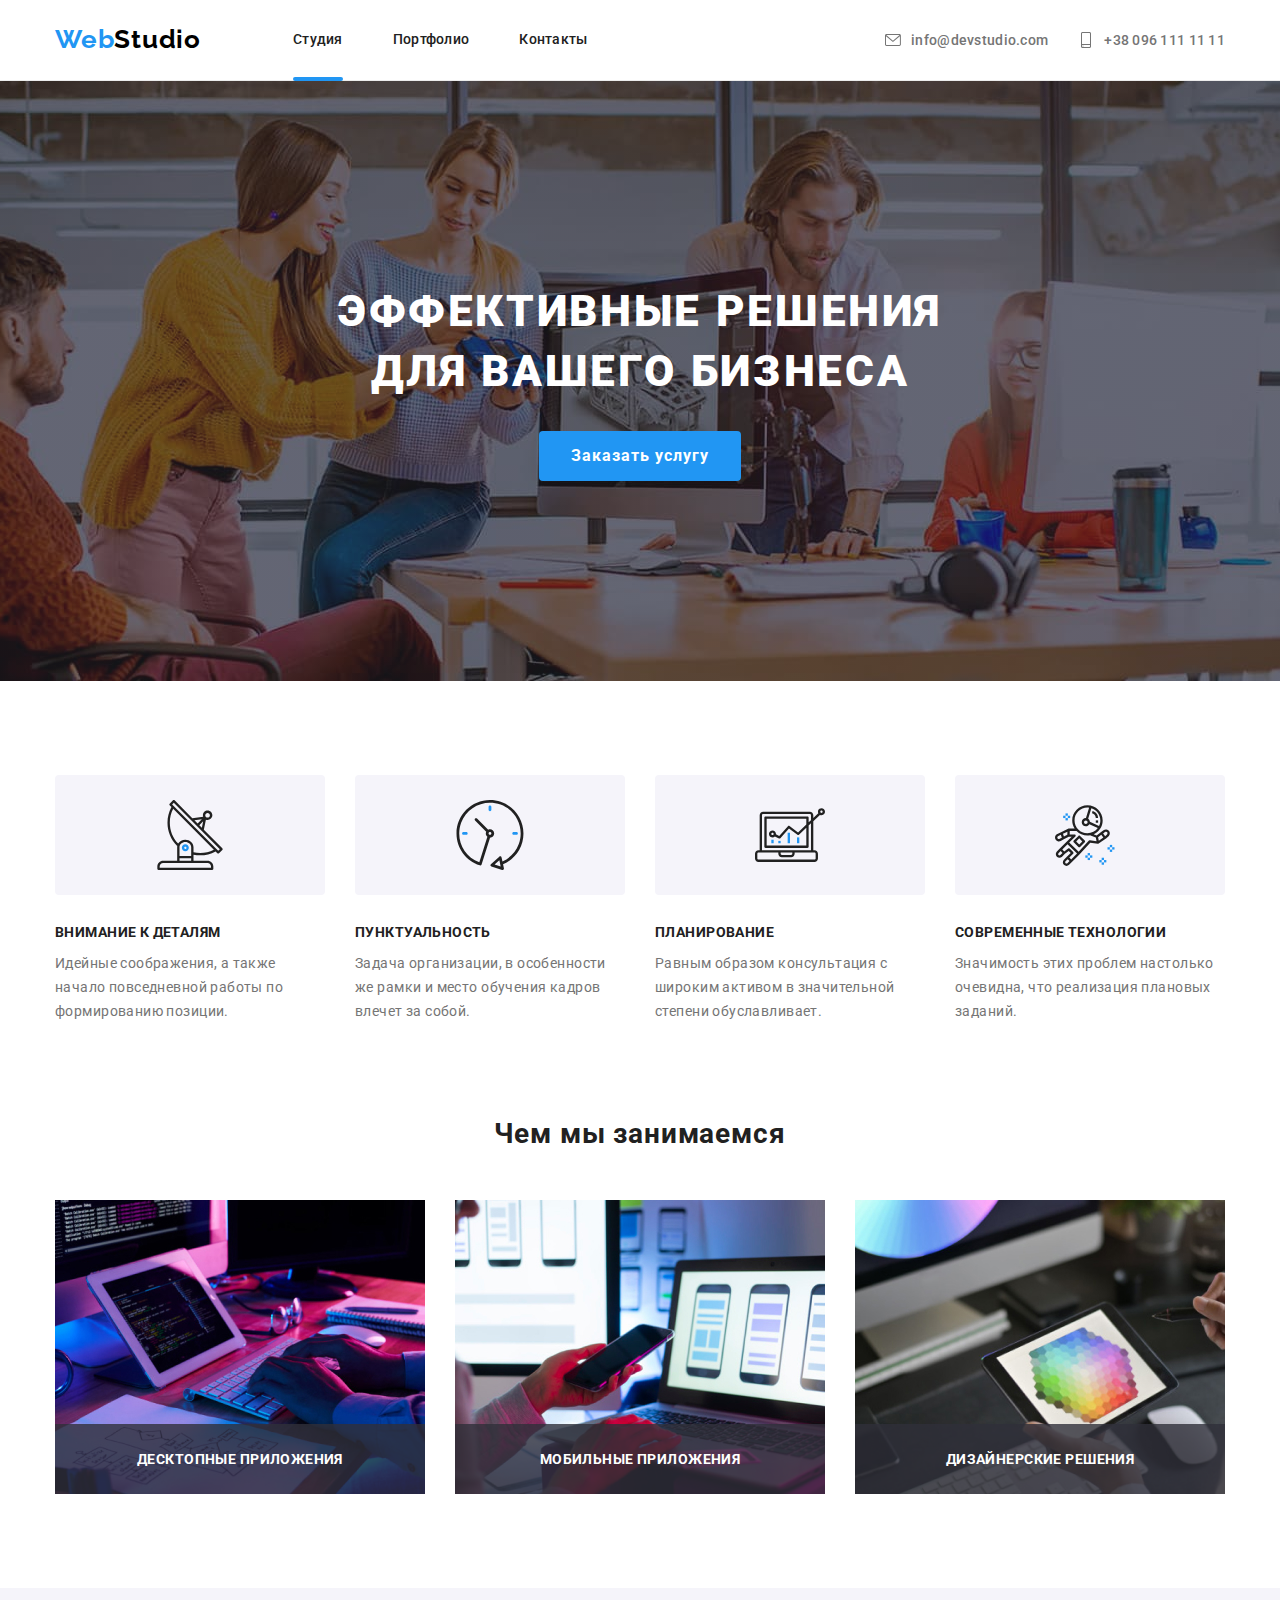
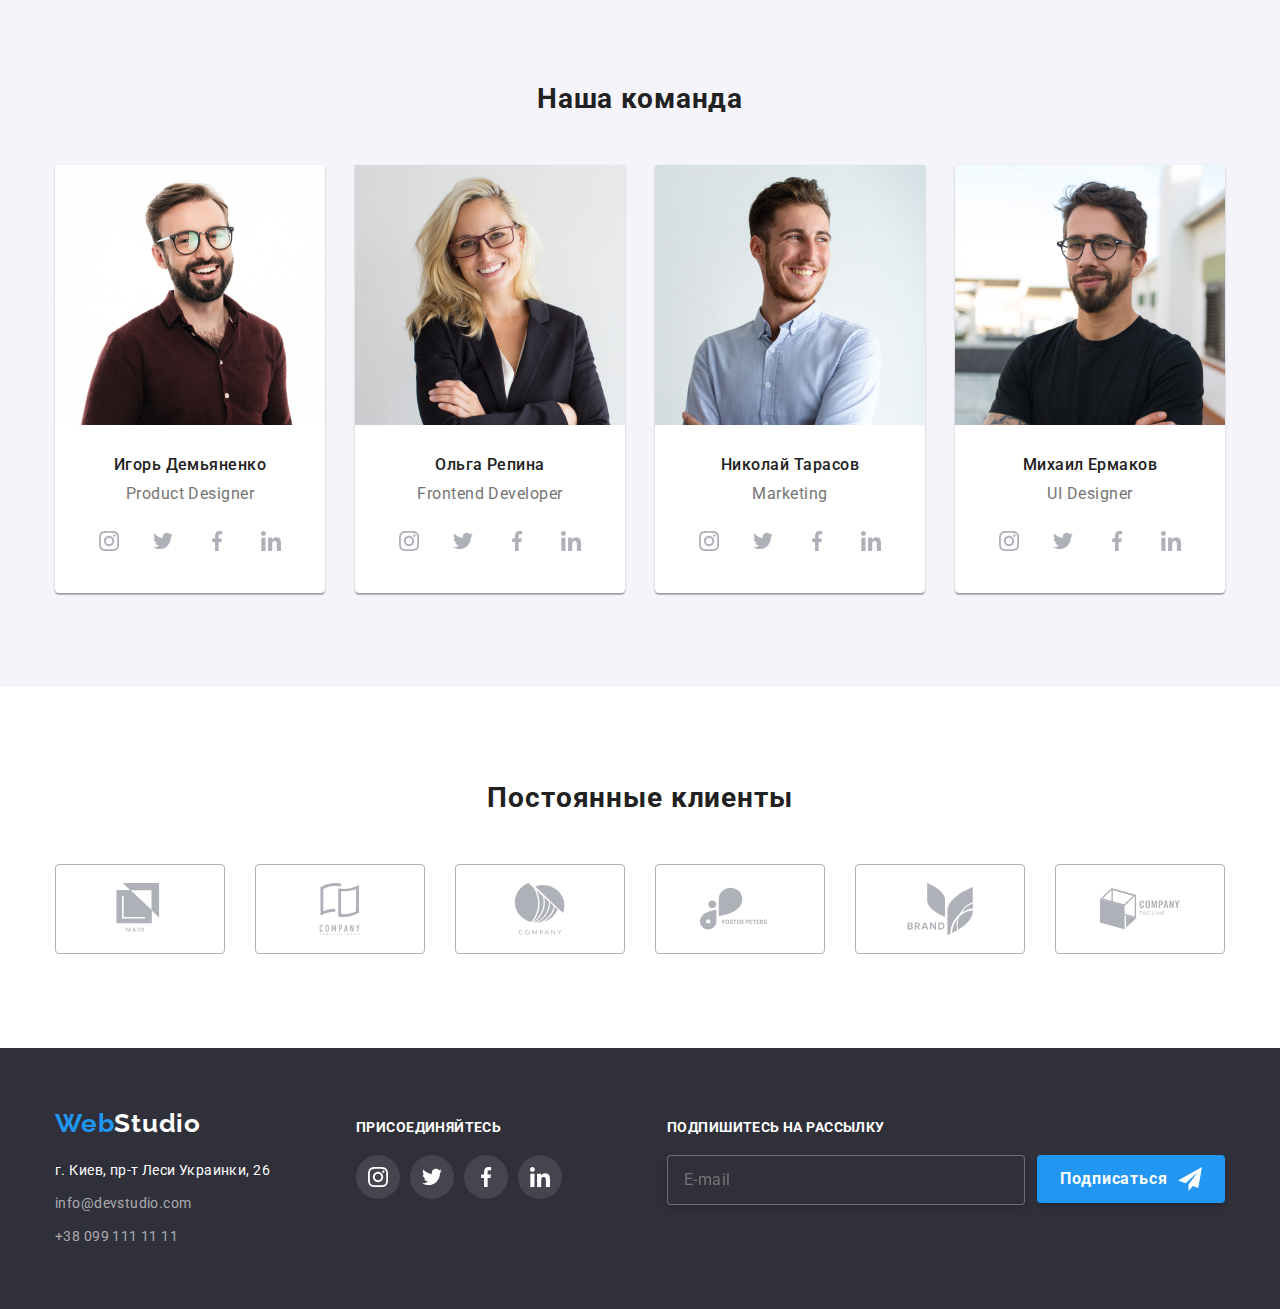
==== commit 1d4fb74f: "konechniy" ====
--- a/index.html
+++ b/index.html
@@ -203,8 +203,16 @@
         <h2 class="smaller-title">Наша команда</h2>
         <ul class="list">
           <li class="card">
-            <img srcset="./images/team/img1@2x.jpg 2x" src="./images/team/img1.jpg" alt="Игорь Демьяненко" width="270px"
-            height="" class="photo" />
+            <picture>
+              <source srcset="./images/team/mobile-img1.webp 1x, ./images/team/mobile-img1@2x.webp 2x" type="image/webp"
+                media="(max-width:479px)" />
+              <source srcset="./images/team/mobile-img1.jpg 1x, ./images/team/mobile-img1@2x.jpg 2x"
+                media="(max-width:479px)" />
+              <source srcset="./images/team/tablet-img1.jpg 1x, ./images/team/tablet-img1@2x.jpg 2x"
+                media="(min-width:480px) and (max-width:1199px)" />
+              <source srcset="./images/team/desktop-img1.jpg" media="(min-width:1200px)" />
+            <img src="./images/team/img1.jpg" alt="Игорь Демьяненко" width="270px" class="photo" />
+            </picture>
             <h3 class="title">Игорь Демьяненко</h3>
             <p class="name">Product Designer</p>
             <ul class="icon-list">
@@ -240,7 +248,13 @@
             </ul>
           </li>
           <li class="card">
-            <img srcset="./images/team/img2@2x.jpg 2x" src="./images/team/img2.jpg" alt="Ольга Репина" width="270px" class="photo" />
+            <picture>
+              <source srcset="./images/team/mobile-img2.jpg 1x, ./images/team/mobile-img2@2x.jpg 2x" media="(max-width:479px)" />
+              <source srcset="./images/team/tablet-img2.jpg 1x, ./images/team/tablet-img2@2x.jpg 2x"
+                media="(min-width:480px) and (max-width:1199px)" />
+              <source srcset="./images/team/desktop-img2.jpg" media="(min-width:1200px)" />
+              <img src="./images/team/img2.jpg" alt="Игорь Демьяненко" width="270px" class="photo" />
+            </picture>
             <h3 class="title">Ольга Репина</h3>
             <p class="name">Frontend Developer</p>
             <ul class="icon-list">
@@ -275,7 +289,13 @@
             </ul>
           </li>
           <li class="card">
-            <img srcset="./images/team/img3@2x.jpg 2x" src="./images/team/img3.jpg" alt="Николай Тарасов" width="270px" class="photo" />
+          <picture>
+            <source srcset="./images/team/mobile-img3.jpg 1x, ./images/team/mobile-img3@2x.jpg 2x" media="(max-width:479px)" />
+            <source srcset="./images/team/tablet-img3.jpg 1x, ./images/team/tablet-img3@2x.jpg 2x"
+              media="(min-width:480px) and (max-width:1199px)" />
+            <source srcset="./images/team/desktop-img3.jpg" media="(min-width:1200px)" />
+            <img src="./images/team/img3.jpg" alt="Игорь Демьяненко" width="270px" class="photo" />
+          </picture>
             <h3 class="title">Николай Тарасов</h3>
             <p class="name">Marketing</p> 
             <ul class="icon-list">
@@ -310,7 +330,13 @@
             </ul>
           </li>
           <li class="card">
-            <img srcset="./images/team/img4@2x.jpg 2x" src="./images/team/img4.jpg" alt="Михаил Ермаков" width="270px" class="photo" />
+            <picture>
+              <source srcset="./images/team/mobile-img4.jpg 1x, ./images/team/mobile-img4@2x.jpg 2x" media="(max-width:479px)" />
+              <source srcset="./images/team/tablet-img4.jpg 1x, ./images/team/tablet-img4@2x.jpg 2x"
+                media="(min-width:480px) and (max-width:1199px)" />
+              <source srcset="./images/team/desktop-img4.jpg" media="(min-width:1200px)" />
+              <img src="./images/team/img4.jpg" alt="Игорь Демьяненко" width="270px" class="photo" />
+            </picture>
             <h3 class="title">Михаил Ермаков</h3>
             <p class="name">UI Designer</p>
             <ul class="icon-list">
--- a/css/main.min.css
+++ b/css/main.min.css
@@ -1,2 +1,2 @@
-.clients{padding-top:60px;padding-bottom:60px}@media screen and (min-width: 1200px){.clients{padding-top:94px;padding-bottom:94px}}.clients-list{display:-webkit-box;display:-ms-flexbox;display:flex;list-style:none;padding:0;-ms-flex-wrap:wrap;flex-wrap:wrap}@media screen and (min-width: 1200px){.clients-list{-ms-flex-wrap:nowrap;flex-wrap:nowrap}}.clients-item{display:-webkit-box;display:-ms-flexbox;display:flex;width:calc((100% - 30px) / 2)}@media screen and (max-width: 767px){.clients-item:not(:nth-child(2n)){margin-right:30px}.clients-item:not(:nth-last-child(-n+2)){margin-bottom:30px}}@media screen and (min-width: 768px) and (max-width: 1199px){.clients-item{width:calc((100% - 60px) / 3)}.clients-item:not(:nth-child(3n)){margin-right:30px}.clients-item:not(:nth-last-child(-n+3)){margin-bottom:30px}}@media screen and (min-width: 1200px){.clients-item:not(:last-child){margin-right:30px}}.clients-button{-webkit-box-align:center;-ms-flex-align:center;align-items:center;-webkit-box-pack:center;-ms-flex-pack:center;justify-content:center;display:-webkit-box;display:-ms-flexbox;display:flex;width:100%;height:90px;border:1px solid #afb1b8;border-radius:4px;-webkit-transition-property:border-color;transition-property:border-color;-webkit-transition-duration:250ms;transition-duration:250ms;-webkit-transition-timing-function:cubic-bezier(0.4, 0, 0.2, 1);transition-timing-function:cubic-bezier(0.4, 0, 0.2, 1)}.clients-button:hover{border-color:#2196f3}.clients-icon{max-width:80px;max-height:52px;fill:#afb1b8;-webkit-transition-property:fill;transition-property:fill;-webkit-transition-duration:250ms;transition-duration:250ms;-webkit-transition-timing-function:cubic-bezier(0.4, 0, 0.2, 1);transition-timing-function:cubic-bezier(0.4, 0, 0.2, 1)}.clients-button:hover .clients-icon{fill:#2196f3}.examples{display:none;padding-top:94px;padding-bottom:94px}.examples-list{display:-webkit-box;display:-ms-flexbox;display:flex;list-style:none;margin-top:0;padding-left:0;width:calc((100% - 60px) / 3);z-index:-2}@media screen and (min-width: 1200px){.examples{display:block}}.ex-image{display:block;z-index:-1}.examples .item{-webkit-box-align:center;-ms-flex-align:center;align-items:center}.examples .item:not(:nth-child(3n)){margin-right:30px}.item .thumb{display:-webkit-box;display:-ms-flexbox;display:flex;position:relative;width:370px}.text-container{-webkit-box-pack:center;-ms-flex-pack:center;justify-content:center;display:-webkit-box;display:-ms-flexbox;display:flex;-webkit-box-align:center;-ms-flex-align:center;align-items:center;position:absolute;min-height:70px;width:100%;bottom:0;background-color:rgba(47,48,58,0.8);z-index:-1}.text-container .image-text{color:#fff;font-family:Roboto;font-weight:bold;font-size:14px;line-height:16px;text-align:center;letter-spacing:0.03em;text-transform:uppercase}.feat-list{display:-webkit-box;display:-ms-flexbox;display:flex;-webkit-box-orient:vertical;-webkit-box-direction:normal;-ms-flex-direction:column;flex-direction:column;list-style:none;padding-left:0}@media screen and (max-width: 1199px){.feat-list{padding-bottom:60px}}@media screen and (min-width: 480px){.feat-list{-ms-flex-wrap:wrap;flex-wrap:wrap;-webkit-box-orient:horizontal;-webkit-box-direction:normal;-ms-flex-direction:row;flex-direction:row}}@media screen and (min-width: 1200px){.feat-list{-ms-flex-wrap:nowrap;flex-wrap:nowrap}}.feat-item{width:100%;text-align:CENTER}@media screen and (min-width: 480px) and (max-width: 1199px){.feat-item:not(:nth-last-child(1)){margin-bottom:30px}}@media screen and (min-width: 480px) and (max-width: 1199px){.feat-item{max-width:354px;width:calc((100% - 30px) / 2)}.feat-item:nth-child(odd){margin-right:30px}}@media screen and (min-width: 1200px){.feat-item{width:calc((100% - 90px) / 4)}.feat-item:not(:last-child){margin-right:30px}}.features{padding-top:60px}@media screen and (min-width: 1200px){.features{padding-top:94px}}.features .feat-text{margin-top:0;font-family:Roboto;color:#757575;font-weight:normal;font-size:14px;line-height:1.72;letter-spacing:0.03em;text-align:left}.features .feat-title{margin-top:0;font-family:Roboto;font-weight:bold;font-size:14px;line-height:1.14;letter-spacing:0.03em;text-transform:uppercase;margin-bottom:10px;margin-top:30px}@media screen and (min-width: 480px){.features .feat-title{text-align:left}}.features .feat-icon-container{height:120px;width:100%;display:-webkit-box;display:-ms-flexbox;display:flex;padding:0;margin:0;-webkit-box-align:center;-ms-flex-align:center;align-items:center;background-color:#f5f4fa;border-radius:4px}.features .feat-icon{height:70px;margin-left:auto;margin-right:auto}.footer{max-width:100%;background-color:#2f303a;padding-top:60px;padding-bottom:60px;display:-webkit-box;display:-ms-flexbox;display:flex;text-align:center}.footer .foot-list{display:-webkit-box;display:-ms-flexbox;display:flex;-webkit-box-align:center;-ms-flex-align:center;align-items:center;-webkit-box-orient:vertical;-webkit-box-direction:normal;-ms-flex-direction:column;flex-direction:column;-webkit-box-pack:center;-ms-flex-pack:center;justify-content:center;list-style:none;padding-left:0;margin:0;margin-bottom:60px;text-align:center}@media screen and (min-width: 1200px){.footer .foot-list{max-width:231px;-webkit-box-align:start;-ms-flex-align:start;align-items:flex-start;margin-bottom:0}}.footer .link{font-family:Roboto;font-weight:normal;font-size:14px;line-height:1.71;letter-spacing:0.03em;color:rgba(255,255,255,0.6)}.footer .address{color:#fff;font-family:Roboto;font-weight:normal;font-size:14px;line-height:1.71;letter-spacing:0.03em}.footer .logo{color:#fff;margin-right:0;margin-bottom:20px}.footer .foot-logo-item{margin-bottom:20px}@media screen and (min-width: 1200px){.footer .foot-logo-item{text-align:left}}.footer .item{display:-webkit-box;display:-ms-flexbox;display:flex;-ms-flex-line-pack:center;align-content:center;text-align:center}@media screen and (min-width: 1200px){.footer .item{width:231px}}.footer .item:not(:last-child){margin-bottom:9px}.foot-button{display:-webkit-box;display:-ms-flexbox;display:flex;margin:0px;width:44px;height:44px;background-color:rgba(255,255,255,0.1);border:none;fill:#fff;border-radius:50%;-webkit-transition-property:background-color;transition-property:background-color;-webkit-transition-duration:250ms;transition-duration:250ms;-webkit-transition-timing-function:cubic-bezier(0.4, 0, 0.2, 1);transition-timing-function:cubic-bezier(0.4, 0, 0.2, 1)}.foot-button:hover,.foot-button:focus{background-color:#2196f3;border-radius:50%}.foot-icon-list{padding:0;list-style:none;margin:0;margin-bottom:60px}@media screen and (min-width: 1200px){.foot-icon-list{margin-bottom:0}}.foot-icon-item:not(:last-child){margin-right:10px}.foot-button:hover .icon,.foot-button:focus .icon{fill:#fff}.foot-button .icon{fill:#fff}.foot-icon-title{margin-bottom:20px;font-family:Roboto;font-weight:bold;font-size:14px;line-height:16px;letter-spacing:0.03em;text-transform:uppercase;color:#ffffff}@media screen and (min-width: 1200px){.foot-icon-title{text-align:left}}.foot-icon-flex{display:-webkit-box;display:-ms-flexbox;display:flex;-webkit-box-pack:center;-ms-flex-pack:center;justify-content:center}.form-title{margin-bottom:20px;font-family:Roboto;font-weight:bold;font-size:14px;line-height:16px;letter-spacing:0.03em;text-transform:uppercase;color:#ffffff}@media screen and (min-width: 1200px){.form-title{text-align:left}}.form-flex{-webkit-box-pack:center;-ms-flex-pack:center;justify-content:center;display:-webkit-box;display:-ms-flexbox;display:flex;-webkit-box-orient:vertical;-webkit-box-direction:normal;-ms-flex-direction:column;flex-direction:column}.form-input-flex{display:-webkit-box;display:-ms-flexbox;display:flex;-webkit-box-orient:vertical;-webkit-box-direction:normal;-ms-flex-direction:column;flex-direction:column;-webkit-box-pack:center;-ms-flex-pack:center;justify-content:center;-webkit-box-align:center;-ms-flex-align:center;align-items:center}@media screen and (min-width: 1200px){.form-input-flex{-webkit-box-orient:horizontal;-webkit-box-direction:normal;-ms-flex-direction:row;flex-direction:row;-webkit-box-align:start;-ms-flex-align:start;align-items:flex-start;margin-bottom:34px}}.email-form{width:100%;height:50px;border:1px solid rgba(255,255,255,0.3);-webkit-box-sizing:border-box;box-sizing:border-box;-webkit-filter:drop-shadow(0px 4px 4px rgba(0,0,0,0.15));filter:drop-shadow(0px 4px 4px rgba(0,0,0,0.15));border-radius:4px;background-color:#2f303a;font-family:Roboto;font-weight:normal;font-size:16px;line-height:20px;display:-webkit-box;display:-ms-flexbox;display:flex;-webkit-box-align:center;-ms-flex-align:center;align-items:center;letter-spacing:0.03em;color:rgba(255,255,255,0.6);outline:none;margin-bottom:20px;padding-left:16px;padding-top:15px;padding-bottom:15px}@media screen and (min-width: 480px) and (max-width: 1199px){.email-form{width:450px}}@media screen and (min-width: 1200px){.email-form{width:358px;margin-bottom:0}}.form-button{display:-webkit-box;display:-ms-flexbox;display:flex;-webkit-box-align:center;-ms-flex-align:center;align-items:center;-webkit-box-pack:center;-ms-flex-pack:center;justify-content:center;font-family:Roboto;font-weight:bold;font-size:16px;line-height:30px;letter-spacing:0.06em;color:#ffffff;background-color:#2196f3;width:188px;height:48px;margin-left:12px;outline:none;-webkit-box-shadow:0px 4px 4px rgba(0,0,0,0.15);box-shadow:0px 4px 4px rgba(0,0,0,0.15);border-radius:4px;border:none;-webkit-transition-property:background-color, color;transition-property:background-color, color;-webkit-transition-duration:250ms;transition-duration:250ms;-webkit-transition-timing-function:cubic-bezier(0.4, 0, 0.2, 1);transition-timing-function:cubic-bezier(0.4, 0, 0.2, 1)}.form-button:hover,.form-button:focus{color:#2196f3;background-color:#fff;cursor:pointer}.form-button:hover .form-icon,.form-button:focus .form-icon{fill:#2196f3}.form-icon{width:24px;margin-left:10px;fill:#fff;-webkit-transition-property:fill;transition-property:fill;-webkit-transition-duration:250ms;transition-duration:250ms;-webkit-transition-timing-function:cubic-bezier(0.4, 0, 0.2, 1);transition-timing-function:cubic-bezier(0.4, 0, 0.2, 1)}@media screen and (min-width: 1200px){.right-positioner{display:-webkit-box;display:-ms-flexbox;display:flex;-webkit-box-pack:justify;-ms-flex-pack:justify;justify-content:space-between}}@media screen and (min-width: 1200px){.left{margin-left:0}}@media screen and (min-width: 768px){.right{margin-left:165px}}@media screen and (min-width: 1200px){.right{margin-left:70px;-webkit-box-align:center;-ms-flex-align:center;align-items:center;display:-webkit-box;display:-ms-flexbox;display:flex;-webkit-box-orient:vertical;-webkit-box-direction:normal;-ms-flex-direction:column;flex-direction:column;margin-bottom:40px}}@media screen and (min-width: 1200px){.tablet-container{display:-webkit-box;display:-ms-flexbox;display:flex;-webkit-box-orient:horizontal;-webkit-box-direction:normal;-ms-flex-direction:row;flex-direction:row;-webkit-box-align:center;-ms-flex-align:center;align-items:center}}@media screen and (min-width: 768px){.tablet-container{display:-webkit-box;display:-ms-flexbox;display:flex;-webkit-box-orient:horizontal;-webkit-box-direction:normal;-ms-flex-direction:row;flex-direction:row;-webkit-box-pack:center;-ms-flex-pack:center;justify-content:center}}.page-header{background-color:#fff;border-top:0;border-left:0;border-right:0}.main-nav{display:-webkit-box;display:-ms-flexbox;display:flex;position:relative}@media screen and (min-width: 768px){.site-nav .item+.item,.site-nav .site-nav-list .item+.item{margin-left:50px}}.site-nav,.site-nav .site-nav-list{background-color:#fff;list-style:none;display:-webkit-box;display:-ms-flexbox;display:flex;text-align:center;-webkit-box-align:center;-ms-flex-align:center;align-items:center;margin-left:0;padding-left:0}.site-nav .link{text-align:center;display:block;color:#212121;font-family:Roboto;font-weight:500;font-size:14px;line-height:1.14;letter-spacing:0.02em;padding-bottom:32px;padding-top:32px;position:relative;-webkit-transition-property:color;transition-property:color;-webkit-transition-duration:250ms;transition-duration:250ms;-webkit-transition-timing-function:cubic-bezier(0.4, 0, 0.2, 1);transition-timing-function:cubic-bezier(0.4, 0, 0.2, 1)}.site-nav .link:active{opacity:1}.site-nav .link:hover,.site-nav .link:focus{color:#2196f3}@media screen and (max-width: 767px){.site-nav .link{padding-top:0;padding-bottom:8px;font-size:18px;line-height:21px}}.site-nav .item{display:-webkit-box;display:-ms-flexbox;display:flex}@media screen and (max-width: 767px){.site-nav .item{margin:0}.site-nav .item:not(:last-child){margin-bottom:40px}}@media screen and (max-width: 767px){.site-nav .site-nav-list{-webkit-box-orient:vertical;-webkit-box-direction:normal;-ms-flex-direction:column;flex-direction:column;-webkit-box-pack:center;-ms-flex-pack:center;justify-content:center;text-align:center;width:100%;margin-bottom:60px}}.link.current-page:after{position:absolute;content:'';width:100%;height:4px;background-color:#2196f3;border-radius:2px;bottom:0;left:0;-webkit-transform:translateY(25%);transform:translateY(25%)}.cont-nav{list-style:none;display:-webkit-box;display:-ms-flexbox;display:flex;-webkit-box-align:center;-ms-flex-align:center;align-items:center;-webkit-box-pack:center;-ms-flex-pack:center;justify-content:center;margin-left:auto}@media screen and (max-width: 767px){.cont-nav{-webkit-box-orient:vertical;-webkit-box-direction:normal;-ms-flex-direction:column;flex-direction:column;margin-left:0;padding:0}}@media screen and (min-width: 768px) and (max-width: 1199px){.cont-nav{-webkit-box-orient:vertical;-webkit-box-direction:normal;-ms-flex-direction:column;flex-direction:column;-webkit-box-align:start;-ms-flex-align:start;align-items:flex-start}}@media screen and (max-width: 767px){.cont-nav .item:first-child{margin-bottom:16px}}@media screen and (min-width: 768px) and (max-width: 1199px){.cont-nav .item:first-child{margin-bottom:10px}}.cont-nav .link{display:-webkit-box;display:-ms-flexbox;display:flex;text-decoration:none;font-family:Roboto;font-weight:500;font-size:14px;line-height:16px;letter-spacing:0.02em;color:#757575;-webkit-transition-property:color;transition-property:color;-webkit-transition-duration:250ms;transition-duration:250ms;-webkit-transition-timing-function:cubic-bezier(0.4, 0, 0.2, 1);transition-timing-function:cubic-bezier(0.4, 0, 0.2, 1)}.cont-nav .link:hover{color:#2196f3}@media screen and (max-width: 767px){.cont-nav .link{font-size:18px;line-height:21px}}@media screen and (min-width: 1200px){.cont-nav .item+.item{margin-left:30px}}.header-icon{max-height:16px;max-width:16px;margin:0px;margin-right:10px;fill:#757575;-webkit-transition-property:fill;transition-property:fill;-webkit-transition-duration:250ms;transition-duration:250ms;-webkit-transition-timing-function:cubic-bezier(0.4, 0, 0.2, 1);transition-timing-function:cubic-bezier(0.4, 0, 0.2, 1)}.link:hover .header-icon{fill:#2196f3}.menu-button{display:-webkit-inline-box;display:-ms-inline-flexbox;display:inline-flex;-webkit-box-align:center;-ms-flex-align:center;align-items:center;margin:0;margin-left:auto;padding:0;border:none;background-color:transparent;outline:none}.menu-button .icon-cross{display:none;fill:#757575}.menu-button .icon-menu{fill:#757575}.menu-button.is-open .icon-cross{display:block}.menu-button.is-open .icon-menu{display:none}@media screen and (min-width: 768px){.menu-button{display:none}}.menu-button:hover .icon-cross,.menu-button:hover .icon-menu,.menu-button:focus .icon-menu,.menu-button:focus .icon-cross,.menu-button:hover{fill:#2196f3;cursor:pointer}.menu-container{width:100%;display:-webkit-box;display:-ms-flexbox;display:flex;z-index:999}@media screen and (max-width: 767px){.menu-container{display:none;position:absolute;top:100%;left:0;width:100%;text-align:center;background-color:#fff;padding-top:60px;padding-bottom:60px;-webkit-box-shadow:0px 4px 8px rgba(0,0,0,0.04),0px 2px 4px rgba(0,0,0,0.08),0px 1px 3px rgba(0,0,0,0.16);box-shadow:0px 4px 8px rgba(0,0,0,0.04),0px 2px 4px rgba(0,0,0,0.08),0px 1px 3px rgba(0,0,0,0.16)}}@media screen and (max-width: 767px){.menu-container.is-open{display:block}}.hero{display:-webkit-box;display:-ms-flexbox;display:flex;-webkit-box-align:center;-ms-flex-align:center;align-items:center;-webkit-box-pack:center;-ms-flex-pack:center;justify-content:center;-webkit-box-orient:vertical;-webkit-box-direction:normal;-ms-flex-direction:column;flex-direction:column;height:400px;width:100%;max-width:1600px;background-color:#2f303a;text-align:center;margin-top:0;margin-bottom:0;margin-left:auto;margin-right:auto;padding-bottom:200px;padding-top:200px;background-image:-webkit-gradient(linear, left top, left bottom, from(rgba(47,48,58,0.4)), to(rgba(47,48,58,0.4))),url(../images/hero-bg.jpg);background-image:linear-gradient(rgba(47,48,58,0.4), rgba(47,48,58,0.4)),url(../images/hero-bg.jpg);background-size:cover;background-repeat:no-repeat;background-position:center}@media screen and (min-width: 1200px){.hero{height:600px}}@media screen and (min-device-pixel-ratio: 2), screen and (-webkit-min-device-pixel-ratio: 2), screen and (min-resolution: 192dpi), screen and (min-resolution: 2dppx){.hero{background-image:url(../images/hero-bg@2x.jpg)}}.hero .title{margin-top:0;margin-bottom:30px;font-family:Roboto;font-style:normal;font-weight:900;font-size:26px;line-height:42px;text-align:center;letter-spacing:0.06em;text-transform:uppercase;color:#ffffff}@media screen and (min-width: 1200px){.hero .title{font-size:44px;line-height:60px}}.hero .button{min-width:136px;padding:10px 32px 10px 32px;font-family:Roboto;color:white;background-color:#2196f3;font-weight:bold;font-size:16px;line-height:1.87;-webkit-box-align:center;-ms-flex-align:center;align-items:center;text-align:center;letter-spacing:0.06em;text-decoration:none;-webkit-transition-property:background-color, color;transition-property:background-color, color;-webkit-transition-duration:250ms;transition-duration:250ms;-webkit-transition-timing-function:cubic-bezier(0.4, 0, 0.2, 1);transition-timing-function:cubic-bezier(0.4, 0, 0.2, 1)}.hero .button:hover,.hero .button:focus{background-color:#fff;color:#2196f3}.logo{text-decoration:none;font-family:Raleway;font-weight:bold;font-size:26px;line-height:1.19;letter-spacing:0.03em;color:black;margin-right:88px;margin-top:24px;margin-bottom:25px}@media screen and (min-width: 1200px){.logo{margin-right:92px}}.logo span{color:#2196f3}.backdrop{position:fixed;top:0;left:0;width:100%;height:100%;background-color:rgba(0,0,0,0.2);z-index:99999;overflow-y:scroll;-webkit-transition:opacity 250ms cubic-bezier(0.4, 0, 0.2, 1);transition:opacity 250ms cubic-bezier(0.4, 0, 0.2, 1)}.backdrop.is-hidden{opacity:0;pointer-events:none}.backdrop.is-hidden .modal{-webkit-transform:scale(0.7) translate(-50%, -50%);transform:scale(0.7) translate(-50%, -50%)}.modal{position:absolute;top:50%;left:50%;width:450px;max-height:609px;background-color:#fff;-webkit-box-shadow:0px 1px 3px rgba(0,0,0,0.12),0px 1px 1px rgba(0,0,0,0.14),0px 2px 1px rgba(0,0,0,0.2);box-shadow:0px 1px 3px rgba(0,0,0,0.12),0px 1px 1px rgba(0,0,0,0.14),0px 2px 1px rgba(0,0,0,0.2);border-radius:4px;-webkit-transform:translate(-50%, -50%) scale(1);transform:translate(-50%, -50%) scale(1);-webkit-transition:-webkit-transform 250ms cubic-bezier(0.4, 0, 0.2, 1);transition:-webkit-transform 250ms cubic-bezier(0.4, 0, 0.2, 1);transition:transform 250ms cubic-bezier(0.4, 0, 0.2, 1);transition:transform 250ms cubic-bezier(0.4, 0, 0.2, 1), -webkit-transform 250ms cubic-bezier(0.4, 0, 0.2, 1);-webkit-transform-origin:center;transform-origin:center;z-index:999}@media screen and (max-width: 479px){.modal{width:100%;max-width:450px}}@media screen and (min-width: 1200px){.modal{width:528px;max-height:581px}}.modal-close{display:-webkit-box;display:-ms-flexbox;display:flex;-webkit-box-pack:center;-ms-flex-pack:center;justify-content:center;-webkit-box-align:center;-ms-flex-align:center;align-items:center;padding:0;margin:0;margin-left:auto;margin-top:8px;margin-right:8px;width:30px;height:30px;border:1px solid rgba(0,0,0,0.1);border-radius:50%;background-color:#fff;outline:none}.modal-close:hover,.modal-close:focus{cursor:pointer}.modal-icon-close{width:18px;height:18px;fill:#000;-webkit-transition:fill 250ms cubic-bezier(0.4, 0, 0.2, 1);transition:fill 250ms cubic-bezier(0.4, 0, 0.2, 1)}.modal-close:hover .modal-icon-close,.modal-close:focus .modal-icon-close{fill:#2196f3}.modal-form-flex{margin-left:40px;margin-right:40px;margin-bottom:40px}.modal-form{display:-webkit-box;display:-ms-flexbox;display:flex;-webkit-box-orient:vertical;-webkit-box-direction:normal;-ms-flex-direction:column;flex-direction:column}.modal-form .input-flex{position:relative;display:-webkit-box;display:-ms-flexbox;display:flex;-webkit-box-orient:vertical;-webkit-box-direction:normal;-ms-flex-direction:column;flex-direction:column;text-align:left;margin-bottom:10px}.input-flex:focus-within .modal-icon{fill:#2196f3}.modal-input{height:40px;border:1px solid rgba(33,33,33,0.2);-webkit-box-sizing:border-box;box-sizing:border-box;border-radius:4px;widows:100%;padding-left:42px;padding-top:12px;padding-bottom:12px;outline:none}.modal-input:focus{border-color:#2196f3}.modal-input:hover{cursor:pointer}.modal-title{font-family:Roboto;font-weight:bold;font-size:20px;line-height:23px;text-align:center;letter-spacing:0.03em;margin-bottom:12px;color:#212121}.modal-label{font-family:Roboto;font-weight:normal;font-size:12px;line-height:14px;letter-spacing:0.01em;margin-bottom:4px;color:#757575}.modal-comment.modal-input{resize:none;height:120px;padding-left:16px;padding-right:16px;padding-top:12px;padding-bottom:12px}.modal-comment.modal-input::-webkit-input-placeholder{font-family:Roboto;font-style:normal;font-weight:normal;font-size:12px;line-height:14px;letter-spacing:0.01em;color:rgba(117,117,117,0.5)}.modal-comment.modal-input:-ms-input-placeholder{font-family:Roboto;font-style:normal;font-weight:normal;font-size:12px;line-height:14px;letter-spacing:0.01em;color:rgba(117,117,117,0.5)}.modal-comment.modal-input::-ms-input-placeholder{font-family:Roboto;font-style:normal;font-weight:normal;font-size:12px;line-height:14px;letter-spacing:0.01em;color:rgba(117,117,117,0.5)}.modal-comment.modal-input::placeholder{font-family:Roboto;font-style:normal;font-weight:normal;font-size:12px;line-height:14px;letter-spacing:0.01em;color:rgba(117,117,117,0.5)}.checkbox-flex{display:-webkit-box;display:-ms-flexbox;display:flex;-webkit-box-align:center;-ms-flex-align:center;align-items:center;-webkit-box-pack:center;-ms-flex-pack:center;justify-content:center}.modal-label.checkbox-label{display:-webkit-box;display:-ms-flexbox;display:flex;-webkit-box-align:center;-ms-flex-align:center;align-items:center;-webkit-box-pack:start;-ms-flex-pack:start;justify-content:flex-start;margin-bottom:0;font-family:Roboto;font-weight:normal;font-size:14px;line-height:24px;letter-spacing:0.03em;color:#757575}@media screen and (max-width: 1199px){.modal-label.checkbox-label{font-size:12px;line-height:14px}}.checkbox-flex .checkbox{width:0px;height:0px;color:#212121;outline:none;-webkit-appearance:none;-moz-appearance:none;appearance:none}.checkbox-flex .checkbox-label:hover{cursor:pointer}.checkbox:checked .checkbox-icon{fill:#fff}.checkbox-link{color:#2196f3}.checkbox-icon{margin:0;width:16px;height:15px;border:2px solid #212121;border-radius:2px;margin-right:7px}.checkbox:checked+.checkbox-icon{background-color:#2196f3;background-image:url(../images/svg/check.svg);background-size:contain;background-origin:border-box;border:2px solid #2196f3}.send-button{width:200px;height:50px;margin-top:30px;font-family:Roboto;font-weight:bold;font-size:16px;line-height:30px;letter-spacing:0.06em;text-decoration:none;color:#ffffff;background:#2196f3;-webkit-box-shadow:0px 4px 4px rgba(0,0,0,0.15);box-shadow:0px 4px 4px rgba(0,0,0,0.15);border-radius:4px;border:none;outline:none}.send-button:hover,.send-button:focus{cursor:pointer}.modal-icon{position:absolute;bottom:18%;-webkit-transform:translateY();transform:translateY();max-width:18px;max-height:18px;margin-left:12px;fill:#212121}.modal-icon:hover{cursor:pointer}.portfolio{padding-bottom:60px;padding-top:60px}.p-title{font-family:Roboto;font-weight:bold;font-size:18px;line-height:2;letter-spacing:0.06em;margin-left:24px;margin-right:24px;margin-bottom:4px}.p-list{list-style:none;padding-left:0;display:-webkit-box;display:-ms-flexbox;display:flex;-webkit-box-orient:vertical;-webkit-box-direction:normal;-ms-flex-direction:column;flex-direction:column;-webkit-box-align:start;-ms-flex-align:start;align-items:flex-start}@media screen and (min-width: 480px){.p-list{-webkit-box-orient:horizontal;-webkit-box-direction:normal;-ms-flex-direction:row;flex-direction:row;-ms-flex-wrap:wrap;flex-wrap:wrap}}.p-card{border:1px solid #eeeeee;width:100%;margin-left:0;margin-bottom:30px;-webkit-transition-property:-webkit-box-shadow;transition-property:-webkit-box-shadow;transition-property:box-shadow;transition-property:box-shadow, -webkit-box-shadow;-webkit-transition-duration:250ms;transition-duration:250ms;-webkit-transition-timing-function:cubic-bezier(0.4, 0, 0.2, 1);transition-timing-function:cubic-bezier(0.4, 0, 0.2, 1)}.p-card:hover,.p-card:focus{-webkit-box-shadow:0px 1px 1px rgba(0,0,0,0.12),0px 4px 4px rgba(0,0,0,0.06),1px 4px 6px rgba(0,0,0,0.16);box-shadow:0px 1px 1px rgba(0,0,0,0.12),0px 4px 4px rgba(0,0,0,0.06),1px 4px 6px rgba(0,0,0,0.16)}@media screen and (min-width: 480px) and (max-width: 1199px){.p-card{width:calc((100% - 30px) / 2)}.p-card:not(:nth-child(2n)){margin-right:30px}.p-card:not(:nth-last-child(-n+2)){margin-bottom:30px}}@media screen and (min-width: 1200px){.p-card{width:calc((100% - 60px) / 3)}.p-card:not(:nth-child(3n)){margin-right:30px}.p-card:not(:nth-last-child(-n+3)){margin-bottom:30px}}.p-photo{width:100%}.p-text{font-family:Roboto;font-size:16px;line-height:1.87;letter-spacing:0.03em;color:#757575;text-decoration:none;margin-left:24px;margin-right:24px;margin-bottom:20px}.p-buttons{list-style:none;padding-left:0;display:-webkit-box;display:-ms-flexbox;display:flex;-webkit-box-align:center;-ms-flex-align:center;align-items:center;-webkit-box-pack:start;-ms-flex-pack:start;justify-content:flex-start;-ms-flex-wrap:wrap;flex-wrap:wrap;margin-bottom:50px}@media screen and (min-width: 767px){.p-buttons{-webkit-box-pack:center;-ms-flex-pack:center;justify-content:center}}.p-buttons .button{font-family:Roboto;font-weight:500;font-size:16px;line-height:26px;text-align:center;letter-spacing:0.03em;background-color:#f5f4fa;color:#212121;border-radius:4px;padding:6px 22px 6px 22px;min-width:73px;margin-bottom:15px;margin-right:8px;-webkit-transition-property:background-color, color, -webkit-box-shadow;transition-property:background-color, color, -webkit-box-shadow;transition-property:background-color, color, box-shadow;transition-property:background-color, color, box-shadow, -webkit-box-shadow;-webkit-transition-duration:250ms;transition-duration:250ms;-webkit-transition-timing-function:cubic-bezier(0.4, 0, 0.2, 1);transition-timing-function:cubic-bezier(0.4, 0, 0.2, 1)}.p-buttons .button:hover,.p-buttons .button:focus{color:#fff;background-color:#2196f3;-webkit-box-shadow:0px 3px 1px rgba(0,0,0,0.1),0px 1px 2px rgba(0,0,0,0.08),0px 2px 2px rgba(0,0,0,0.12);box-shadow:0px 3px 1px rgba(0,0,0,0.1),0px 1px 2px rgba(0,0,0,0.08),0px 2px 2px rgba(0,0,0,0.12);cursor:pointer}.p-image-box{display:-webkit-box;display:-ms-flexbox;display:flex;max-height:294px;width:100%;margin-bottom:20px;position:relative;background-color:#fff;overflow:hidden;-webkit-transition-property:back;transition-property:back}@media screen and (max-width: 480px){.p-image-box{height:auto}}.p-image-box .overlay{display:-webkit-box;display:-ms-flexbox;display:flex;width:100%;height:100%;position:absolute;-webkit-box-align:center;-ms-flex-align:center;align-items:center;background-color:rgba(33,150,243,0.9);padding-left:24px;padding-right:24px;opacity:0;-webkit-transform:translatey(200%);transform:translatey(200%);-webkit-transition-property:-webkit-transform opacity;transition-property:-webkit-transform opacity;transition-property:transform opacity;transition-property:transform opacity, -webkit-transform opacity;-webkit-transition-duration:250ms;transition-duration:250ms;-webkit-transition-timing-function:cubic-bezier(0.4, 0, 0.2, 1);transition-timing-function:cubic-bezier(0.4, 0, 0.2, 1)}.overlay-text{font-family:Roboto;font-weight:normal;font-size:18px;line-height:28px;letter-spacing:0.03em;color:#ffffff}.p-card:hover .overlay{-webkit-transform:translateY(0);transform:translateY(0);opacity:1}.team{background-color:#f5f4fa;margin-top:0px;margin-bottom:0px;padding-top:60px;padding-bottom:60px;text-align:center}@media screen and (min-width: 1200px){.team{padding-top:94px;padding-bottom:94px}}.team .photo{margin-bottom:30px;width:100%}.team .name{font-family:Roboto;font-weight:normal;font-size:16px;line-height:19px;text-align:center;letter-spacing:0.03em;color:#757575;margin-top:0;margin-bottom:0}.team .list{padding:0;display:-webkit-box;display:-ms-flexbox;display:flex;-webkit-box-orient:vertical;-webkit-box-direction:normal;-ms-flex-direction:column;flex-direction:column}@media screen and (min-width: 480px){.team .list{-webkit-box-orient:horizontal;-webkit-box-direction:normal;-ms-flex-direction:row;flex-direction:row;-ms-flex-wrap:wrap;flex-wrap:wrap}}.team .icon-list{display:-webkit-box;display:-ms-flexbox;display:flex;-webkit-box-pack:center;-ms-flex-pack:center;justify-content:center;padding:0;list-style:none;margin-top:16px;margin-right:32px;margin-left:32px}.team .title{font-family:Roboto;font-weight:500;font-size:16px;line-height:19px;text-align:center;letter-spacing:0.03em;color:#212121;margin-top:0;margin-bottom:10px}.team .card{-webkit-box-shadow:0px 1px 3px rgba(0,0,0,0.12),0px 1px 1px rgba(0,0,0,0.14),0px 2px 1px rgba(0,0,0,0.2);box-shadow:0px 1px 3px rgba(0,0,0,0.12),0px 1px 1px rgba(0,0,0,0.14),0px 2px 1px rgba(0,0,0,0.2);border-radius:0px 0px 4px 4px;background-color:#fff;width:100%;text-align:center;padding-bottom:24px;-webkit-box-align:center;-ms-flex-align:center;align-items:center;list-style:none}@media screen and (max-width: 479px){.team .card:not(:nth-last-child(1)){margin-bottom:30px}}@media screen and (min-width: 480px) and (max-width: 1199px){.team .card{width:calc((100% - 30px) / 2)}.team .card:not(:nth-child(2n)){margin-right:30px}.team .card:not(:nth-last-child(-n+2)){margin-bottom:30px}}@media screen and (min-width: 1200px){.team .card{width:calc((100% - 90px) / 4);margin-bottom:0;padding-bottom:30px}.team .card:not(:nth-child(4n)){margin-right:30px}}.team-button{display:-webkit-box;display:-ms-flexbox;display:flex;width:44px;height:44px;background-color:#fff;border:none;fill:#afb1b8;border-radius:50%;-webkit-transition-property:background-color, color;transition-property:background-color, color;-webkit-transition-duration:250ms;transition-duration:250ms;-webkit-transition-timing-function:cubic-bezier(0.4, 0, 0.2, 1);transition-timing-function:cubic-bezier(0.4, 0, 0.2, 1)}.team-button:hover,.team-button:focus{background-color:#2196f3;border-radius:50%}.team .icon-item:not(:last-child){margin-right:10px}.icon{max-width:20px;max-height:20px;margin:12px;fill:#afb1b8}.team-button:hover .icon,.team-button:focus .icon{fill:#fff}html{-webkit-box-sizing:border-box;box-sizing:border-box}*,*::before,*::after{-webkit-box-sizing:inherit;box-sizing:inherit;margin:0}body{font-family:Roboto, sans-serif;text-decoration:none;background-color:#fff;color:#212121}img{display:block;max-width:100%;height:auto}.link{text-decoration:none}.smaller-title{font-family:Roboto;font-style:normal;font-weight:bold;font-size:28px;line-height:33px;text-align:center;letter-spacing:0.03em;color:#212121;margin-bottom:30px}@media screen and (min-width: 1200px){.smaller-title{margin-bottom:50px}}.button{border-radius:4px;border:none;display:inline-block;text-align:center}.container{margin-left:auto;margin-right:auto;width:100%;padding-left:15px;padding-right:15px}@media screen and (min-width: 480px){.container{width:100%}}@media screen and (min-width: 768px){.container{width:738px}}@media screen and (min-width: 1200px){.container{width:1200px}}
+.clients{padding-top:60px;padding-bottom:60px}@media screen and (min-width: 1200px){.clients{padding-top:94px;padding-bottom:94px}}.clients-list{display:-webkit-box;display:-ms-flexbox;display:flex;list-style:none;padding:0;-ms-flex-wrap:wrap;flex-wrap:wrap;-webkit-box-align:center;-ms-flex-align:center;align-items:center}@media screen and (min-width: 1200px){.clients-list{-ms-flex-wrap:nowrap;flex-wrap:nowrap}}.clients-item{display:-webkit-box;display:-ms-flexbox;display:flex;width:calc((100% - 30px) / 2)}@media screen and (max-width: 479px){.clients-item:not(:nth-child(2n)){margin-right:30px}.clients-item:not(:nth-last-child(-n+2)){margin-bottom:30px}}@media screen and (min-width: 480px) and (max-width: 1199px){.clients-item{width:calc((100% - 60px) / 3)}.clients-item:not(:nth-child(3n)){margin-right:30px}.clients-item:not(:nth-last-child(-n+3)){margin-bottom:30px}}@media screen and (min-width: 1200px){.clients-item:not(:last-child){margin-right:30px}}.clients-button{-webkit-box-align:center;-ms-flex-align:center;align-items:center;-webkit-box-pack:center;-ms-flex-pack:center;justify-content:center;display:-webkit-box;display:-ms-flexbox;display:flex;width:100%;height:90px;border:1px solid #afb1b8;border-radius:4px;-webkit-transition-property:border-color;transition-property:border-color;-webkit-transition-duration:250ms;transition-duration:250ms;-webkit-transition-timing-function:cubic-bezier(0.4, 0, 0.2, 1);transition-timing-function:cubic-bezier(0.4, 0, 0.2, 1)}.clients-button:hover{border-color:#2196f3}.clients-icon{max-width:80px;max-height:52px;fill:#afb1b8;-webkit-transition-property:fill;transition-property:fill;-webkit-transition-duration:250ms;transition-duration:250ms;-webkit-transition-timing-function:cubic-bezier(0.4, 0, 0.2, 1);transition-timing-function:cubic-bezier(0.4, 0, 0.2, 1)}.clients-button:hover .clients-icon{fill:#2196f3}.examples{display:none;padding-top:94px;padding-bottom:94px}.examples-list{display:-webkit-box;display:-ms-flexbox;display:flex;list-style:none;margin-top:0;padding-left:0;width:calc((100% - 60px) / 3);z-index:-2}@media screen and (min-width: 1200px){.examples{display:block}}.ex-image{display:block;z-index:-1}.examples .item{-webkit-box-align:center;-ms-flex-align:center;align-items:center}.examples .item:not(:nth-child(3n)){margin-right:30px}.item .thumb{display:-webkit-box;display:-ms-flexbox;display:flex;position:relative;width:370px}.text-container{-webkit-box-pack:center;-ms-flex-pack:center;justify-content:center;display:-webkit-box;display:-ms-flexbox;display:flex;-webkit-box-align:center;-ms-flex-align:center;align-items:center;position:absolute;min-height:70px;width:100%;bottom:0;background-color:rgba(47,48,58,0.8);z-index:-1}.text-container .image-text{color:#fff;font-family:Roboto;font-weight:bold;font-size:14px;line-height:16px;text-align:center;letter-spacing:0.03em;text-transform:uppercase}.feat-list{display:-webkit-box;display:-ms-flexbox;display:flex;-webkit-box-orient:vertical;-webkit-box-direction:normal;-ms-flex-direction:column;flex-direction:column;-webkit-box-align:center;-ms-flex-align:center;align-items:center;list-style:none;padding-left:0}@media screen and (min-width: 480px) and (max-width: 1199px){.feat-list{padding-bottom:60px;-webkit-box-align:start;-ms-flex-align:start;align-items:flex-start}}@media screen and (min-width: 480px){.feat-list{-ms-flex-wrap:wrap;flex-wrap:wrap;-webkit-box-orient:horizontal;-webkit-box-direction:normal;-ms-flex-direction:row;flex-direction:row}}@media screen and (min-width: 1200px){.feat-list{-ms-flex-wrap:nowrap;flex-wrap:nowrap}}.feat-item{width:100%;max-width:450px;text-align:CENTER}@media screen and (min-width: 480px) and (max-width: 1199px){.feat-item:not(:nth-last-child(1)){margin-bottom:30px}}@media screen and (min-width: 480px) and (max-width: 1199px){.feat-item{max-width:354px;width:calc((100% - 30px) / 2)}.feat-item:nth-child(odd){margin-right:30px}}@media screen and (min-width: 1200px){.feat-item{width:calc((100% - 90px) / 4)}.feat-item:not(:last-child){margin-right:30px}}.features{padding-top:60px}@media screen and (min-width: 1200px){.features{padding-top:94px}}.features .feat-text{margin-top:0;font-family:Roboto;color:#757575;font-weight:normal;font-size:14px;line-height:1.72;letter-spacing:0.03em;text-align:left}.features .feat-title{margin-top:0;font-family:Roboto;font-weight:bold;font-size:14px;line-height:1.14;letter-spacing:0.03em;text-transform:uppercase;margin-bottom:10px;margin-top:30px}@media screen and (min-width: 480px){.features .feat-title{text-align:left}}.features .feat-icon-container{height:120px;width:100%;display:-webkit-box;display:-ms-flexbox;display:flex;padding:0;margin:0;-webkit-box-align:center;-ms-flex-align:center;align-items:center;background-color:#f5f4fa;border-radius:4px}.features .feat-icon{height:70px;margin-left:auto;margin-right:auto}.footer{max-width:100%;background-color:#2f303a;padding-top:60px;padding-bottom:60px;display:-webkit-box;display:-ms-flexbox;display:flex;text-align:center}.footer .foot-list{display:-webkit-box;display:-ms-flexbox;display:flex;-webkit-box-align:center;-ms-flex-align:center;align-items:center;-webkit-box-orient:vertical;-webkit-box-direction:normal;-ms-flex-direction:column;flex-direction:column;-webkit-box-pack:center;-ms-flex-pack:center;justify-content:center;list-style:none;padding-left:0;margin:0;margin-bottom:60px;text-align:center}@media screen and (min-width: 1200px){.footer .foot-list{max-width:231px;-webkit-box-align:start;-ms-flex-align:start;align-items:flex-start;margin-bottom:0}}.footer .link{font-family:Roboto;font-weight:normal;font-size:14px;line-height:1.71;letter-spacing:0.03em;color:rgba(255,255,255,0.6)}.footer .address{color:#fff;font-family:Roboto;font-weight:normal;font-size:14px;line-height:1.71;letter-spacing:0.03em}.footer .logo{color:#fff;margin-right:0;margin-bottom:20px}.footer .foot-logo-item{margin-bottom:20px}@media screen and (min-width: 1200px){.footer .foot-logo-item{text-align:left}}.footer .item{display:-webkit-box;display:-ms-flexbox;display:flex;-ms-flex-line-pack:center;align-content:center;text-align:center}@media screen and (min-width: 1200px){.footer .item{width:231px}}.footer .item:not(:last-child){margin-bottom:9px}.foot-button{display:-webkit-box;display:-ms-flexbox;display:flex;margin:0px;width:44px;height:44px;background-color:rgba(255,255,255,0.1);border:none;fill:#fff;border-radius:50%;-webkit-transition-property:background-color;transition-property:background-color;-webkit-transition-duration:250ms;transition-duration:250ms;-webkit-transition-timing-function:cubic-bezier(0.4, 0, 0.2, 1);transition-timing-function:cubic-bezier(0.4, 0, 0.2, 1)}.foot-button:hover,.foot-button:focus{background-color:#2196f3;border-radius:50%}.foot-icon-list{padding:0;list-style:none;margin:0;margin-bottom:60px}@media screen and (min-width: 1200px){.foot-icon-list{margin-bottom:0}}.foot-icon-item:not(:last-child){margin-right:10px}.foot-button:hover .icon,.foot-button:focus .icon{fill:#fff}.foot-button .icon{fill:#fff}.foot-icon-title{margin-bottom:20px;font-family:Roboto;font-weight:bold;font-size:14px;line-height:16px;letter-spacing:0.03em;text-transform:uppercase;color:#ffffff}@media screen and (min-width: 1200px){.foot-icon-title{text-align:left}}.foot-icon-flex{display:-webkit-box;display:-ms-flexbox;display:flex;-webkit-box-pack:center;-ms-flex-pack:center;justify-content:center}.form-title{margin-bottom:20px;font-family:Roboto;font-weight:bold;font-size:14px;line-height:16px;letter-spacing:0.03em;text-transform:uppercase;color:#ffffff}@media screen and (min-width: 1200px){.form-title{text-align:left}}.form-flex{-webkit-box-pack:center;-ms-flex-pack:center;justify-content:center;display:-webkit-box;display:-ms-flexbox;display:flex;-webkit-box-orient:vertical;-webkit-box-direction:normal;-ms-flex-direction:column;flex-direction:column}.form-input-flex{display:-webkit-box;display:-ms-flexbox;display:flex;-webkit-box-orient:vertical;-webkit-box-direction:normal;-ms-flex-direction:column;flex-direction:column;-webkit-box-pack:center;-ms-flex-pack:center;justify-content:center;-webkit-box-align:center;-ms-flex-align:center;align-items:center}@media screen and (min-width: 1200px){.form-input-flex{-webkit-box-orient:horizontal;-webkit-box-direction:normal;-ms-flex-direction:row;flex-direction:row;-webkit-box-align:start;-ms-flex-align:start;align-items:flex-start;margin-bottom:34px}}.email-form{width:100%;height:50px;border:1px solid rgba(255,255,255,0.3);-webkit-box-sizing:border-box;box-sizing:border-box;-webkit-filter:drop-shadow(0px 4px 4px rgba(0,0,0,0.15));filter:drop-shadow(0px 4px 4px rgba(0,0,0,0.15));border-radius:4px;background-color:#2f303a;font-family:Roboto;font-weight:normal;font-size:16px;line-height:20px;display:-webkit-box;display:-ms-flexbox;display:flex;-webkit-box-align:center;-ms-flex-align:center;align-items:center;letter-spacing:0.03em;color:rgba(255,255,255,0.6);outline:none;margin-bottom:20px;padding-left:16px;padding-top:15px;padding-bottom:15px}@media screen and (min-width: 480px) and (max-width: 1199px){.email-form{width:450px}}@media screen and (min-width: 1200px){.email-form{width:358px;margin-bottom:0}}.form-button{display:-webkit-box;display:-ms-flexbox;display:flex;-webkit-box-align:center;-ms-flex-align:center;align-items:center;-webkit-box-pack:center;-ms-flex-pack:center;justify-content:center;font-family:Roboto;font-weight:bold;font-size:16px;line-height:30px;letter-spacing:0.06em;color:#ffffff;background-color:#2196f3;width:188px;height:48px;margin-left:12px;outline:none;-webkit-box-shadow:0px 4px 4px rgba(0,0,0,0.15);box-shadow:0px 4px 4px rgba(0,0,0,0.15);border-radius:4px;border:none;-webkit-transition-property:background-color, color;transition-property:background-color, color;-webkit-transition-duration:250ms;transition-duration:250ms;-webkit-transition-timing-function:cubic-bezier(0.4, 0, 0.2, 1);transition-timing-function:cubic-bezier(0.4, 0, 0.2, 1)}.form-button:hover,.form-button:focus{color:#2196f3;background-color:#fff;cursor:pointer}.form-button:hover .form-icon,.form-button:focus .form-icon{fill:#2196f3}.form-icon{width:24px;margin-left:10px;fill:#fff;-webkit-transition-property:fill;transition-property:fill;-webkit-transition-duration:250ms;transition-duration:250ms;-webkit-transition-timing-function:cubic-bezier(0.4, 0, 0.2, 1);transition-timing-function:cubic-bezier(0.4, 0, 0.2, 1)}@media screen and (min-width: 1200px){.right-positioner{display:-webkit-box;display:-ms-flexbox;display:flex;-webkit-box-pack:justify;-ms-flex-pack:justify;justify-content:space-between}}@media screen and (min-width: 1200px){.left{margin-left:0}}@media screen and (min-width: 768px){.right{margin-left:165px}}@media screen and (min-width: 1200px){.right{margin-left:70px;-webkit-box-align:center;-ms-flex-align:center;align-items:center;display:-webkit-box;display:-ms-flexbox;display:flex;-webkit-box-orient:vertical;-webkit-box-direction:normal;-ms-flex-direction:column;flex-direction:column;margin-bottom:40px}}@media screen and (min-width: 1200px){.tablet-container{display:-webkit-box;display:-ms-flexbox;display:flex;-webkit-box-orient:horizontal;-webkit-box-direction:normal;-ms-flex-direction:row;flex-direction:row;-webkit-box-align:center;-ms-flex-align:center;align-items:center}}@media screen and (min-width: 768px){.tablet-container{display:-webkit-box;display:-ms-flexbox;display:flex;-webkit-box-orient:horizontal;-webkit-box-direction:normal;-ms-flex-direction:row;flex-direction:row;-webkit-box-pack:center;-ms-flex-pack:center;justify-content:center}}.page-header{background-color:#fff;border-top:0;border-left:0;border-right:0}@media screen and (min-width: 768px){.page-header{border-bottom:1px solid #ececec}}.main-nav{display:-webkit-box;display:-ms-flexbox;display:flex;position:relative}@media screen and (min-width: 768px){.site-nav .item+.item,.site-nav .site-nav-list .item+.item{margin-left:50px}}.site-nav,.site-nav .site-nav-list{background-color:#fff;list-style:none;display:-webkit-box;display:-ms-flexbox;display:flex;text-align:center;-webkit-box-align:center;-ms-flex-align:center;align-items:center;margin-left:0;padding-left:0}.site-nav .link{text-align:center;display:block;color:#212121;font-family:Roboto;font-weight:500;font-size:14px;line-height:1.14;letter-spacing:0.02em;padding-bottom:32px;padding-top:32px;position:relative;-webkit-transition-property:color;transition-property:color;-webkit-transition-duration:250ms;transition-duration:250ms;-webkit-transition-timing-function:cubic-bezier(0.4, 0, 0.2, 1);transition-timing-function:cubic-bezier(0.4, 0, 0.2, 1)}.site-nav .link:active{opacity:1}.site-nav .link:hover,.site-nav .link:focus{color:#2196f3}@media screen and (max-width: 767px){.site-nav .link{padding-top:0;padding-bottom:8px;font-size:18px;line-height:21px}}.site-nav .item{display:-webkit-box;display:-ms-flexbox;display:flex}@media screen and (max-width: 767px){.site-nav .item{margin:0}.site-nav .item:not(:last-child){margin-bottom:40px}}@media screen and (max-width: 767px){.site-nav .site-nav-list{-webkit-box-orient:vertical;-webkit-box-direction:normal;-ms-flex-direction:column;flex-direction:column;-webkit-box-pack:center;-ms-flex-pack:center;justify-content:center;text-align:center;width:100%;margin-bottom:60px}}.link.current-page:after{position:absolute;content:'';width:100%;height:4px;background-color:#2196f3;border-radius:2px;bottom:0;left:0;-webkit-transform:translateY(25%);transform:translateY(25%)}.cont-nav{list-style:none;display:-webkit-box;display:-ms-flexbox;display:flex;-webkit-box-align:center;-ms-flex-align:center;align-items:center;-webkit-box-pack:center;-ms-flex-pack:center;justify-content:center;margin-left:auto}@media screen and (max-width: 767px){.cont-nav{-webkit-box-orient:vertical;-webkit-box-direction:normal;-ms-flex-direction:column;flex-direction:column;margin-left:0;padding:0}}@media screen and (min-width: 768px) and (max-width: 1199px){.cont-nav{-webkit-box-orient:vertical;-webkit-box-direction:normal;-ms-flex-direction:column;flex-direction:column;-webkit-box-align:start;-ms-flex-align:start;align-items:flex-start}}@media screen and (max-width: 767px){.cont-nav .item:first-child{margin-bottom:16px}}@media screen and (min-width: 768px) and (max-width: 1199px){.cont-nav .item:first-child{margin-bottom:10px}}.cont-nav .link{display:-webkit-box;display:-ms-flexbox;display:flex;text-decoration:none;font-family:Roboto;font-weight:500;font-size:14px;line-height:16px;letter-spacing:0.02em;color:#757575;-webkit-transition-property:color;transition-property:color;-webkit-transition-duration:250ms;transition-duration:250ms;-webkit-transition-timing-function:cubic-bezier(0.4, 0, 0.2, 1);transition-timing-function:cubic-bezier(0.4, 0, 0.2, 1)}.cont-nav .link:hover{color:#2196f3}@media screen and (max-width: 767px){.cont-nav .link{font-size:18px;line-height:21px}}@media screen and (min-width: 1200px){.cont-nav .item+.item{margin-left:30px}}.header-icon{max-height:16px;max-width:16px;margin:0px;margin-right:10px;fill:#757575;-webkit-transition-property:fill;transition-property:fill;-webkit-transition-duration:250ms;transition-duration:250ms;-webkit-transition-timing-function:cubic-bezier(0.4, 0, 0.2, 1);transition-timing-function:cubic-bezier(0.4, 0, 0.2, 1)}.link:hover .header-icon{fill:#2196f3}.menu-button{display:-webkit-inline-box;display:-ms-inline-flexbox;display:inline-flex;-webkit-box-align:center;-ms-flex-align:center;align-items:center;margin:0;margin-left:auto;padding:0;border:none;background-color:transparent;outline:none}.menu-button .icon-cross{display:none;fill:#757575}.menu-button .icon-menu{fill:#757575}.menu-button.is-open .icon-cross{display:block}.menu-button.is-open .icon-menu{display:none}@media screen and (min-width: 768px){.menu-button{display:none}}.menu-button:hover .icon-cross,.menu-button:hover .icon-menu,.menu-button:focus .icon-menu,.menu-button:focus .icon-cross,.menu-button:hover{fill:#2196f3;cursor:pointer}.menu-container{width:100%;display:-webkit-box;display:-ms-flexbox;display:flex;z-index:999}@media screen and (max-width: 767px){.menu-container{display:none;position:absolute;top:100%;left:0;width:100%;text-align:center;background-color:#fff;padding-top:60px;padding-bottom:60px;-webkit-box-shadow:0px 4px 8px rgba(0,0,0,0.04),0px 2px 4px rgba(0,0,0,0.08),0px 1px 3px rgba(0,0,0,0.16);box-shadow:0px 4px 8px rgba(0,0,0,0.04),0px 2px 4px rgba(0,0,0,0.08),0px 1px 3px rgba(0,0,0,0.16)}}@media screen and (max-width: 767px){.menu-container.is-open{display:block}}.hero{display:-webkit-box;display:-ms-flexbox;display:flex;-webkit-box-align:center;-ms-flex-align:center;align-items:center;-webkit-box-pack:center;-ms-flex-pack:center;justify-content:center;-webkit-box-orient:vertical;-webkit-box-direction:normal;-ms-flex-direction:column;flex-direction:column;height:400px;width:100%;max-width:1600px;background-color:#2f303a;text-align:center;margin-top:0;margin-bottom:0;margin-left:auto;margin-right:auto;padding-bottom:200px;padding-top:200px;background-image:-webkit-gradient(linear, left top, left bottom, from(rgba(47,48,58,0.4)), to(rgba(47,48,58,0.4))),url(../images/mobile-hero-bg.jpg);background-image:linear-gradient(rgba(47,48,58,0.4), rgba(47,48,58,0.4)),url(../images/mobile-hero-bg.jpg);background-size:cover;background-repeat:no-repeat;background-position:center}@media screen and (min-width: 1200px){.hero{height:600px}}@media screen and (min-device-pixel-ratio: 2), screen and (-webkit-min-device-pixel-ratio: 2), screen and (min-resolution: 192dpi), screen and (min-resolution: 2dppx){.hero{background-image:-webkit-gradient(linear, left top, left bottom, from(rgba(47,48,58,0.4)), to(rgba(47,48,58,0.4))),url(../images/mobile-hero-bg@2x.jpg);background-image:linear-gradient(rgba(47,48,58,0.4), rgba(47,48,58,0.4)),url(../images/mobile-hero-bg@2x.jpg)}}@media screen and (min-width: 768px) and (max-width: 1199px){.hero{background-image:-webkit-gradient(linear, left top, left bottom, from(rgba(47,48,58,0.4)), to(rgba(47,48,58,0.4))),url(../images/tablet-hero-bg.jpg);background-image:linear-gradient(rgba(47,48,58,0.4), rgba(47,48,58,0.4)),url(../images/tablet-hero-bg.jpg)}}@media screen and (min-width: 768px) and (max-width: 1199px) and (min-device-pixel-ratio: 2), screen and (min-width: 768px) and (max-width: 1199px) and (-webkit-min-device-pixel-ratio: 2), screen and (min-width: 768px) and (max-width: 1199px) and (min-resolution: 192dpi), screen and (min-width: 768px) and (max-width: 1199px) and (min-resolution: 2dppx){.hero{background-image:-webkit-gradient(linear, left top, left bottom, from(rgba(47,48,58,0.4)), to(rgba(47,48,58,0.4))),url(../images/tablet-hero-bg@2x.jpg);background-image:linear-gradient(rgba(47,48,58,0.4), rgba(47,48,58,0.4)),url(../images/tablet-hero-bg@2x.jpg)}}@media screen and (min-width: 1200px){.hero{background-image:-webkit-gradient(linear, left top, left bottom, from(rgba(47,48,58,0.4)), to(rgba(47,48,58,0.4))),url(../images/hero-bg.jpg);background-image:linear-gradient(rgba(47,48,58,0.4), rgba(47,48,58,0.4)),url(../images/hero-bg.jpg)}}@media screen and (min-width: 1200px) and (min-device-pixel-ratio: 2), screen and (min-width: 1200px) and (-webkit-min-device-pixel-ratio: 2), screen and (min-width: 1200px) and (min-resolution: 192dpi), screen and (min-width: 1200px) and (min-resolution: 2dppx){.hero{background-image:-webkit-gradient(linear, left top, left bottom, from(rgba(47,48,58,0.4)), to(rgba(47,48,58,0.4))),url(../images/hero-bg@2x.jpg);background-image:linear-gradient(rgba(47,48,58,0.4), rgba(47,48,58,0.4)),url(../images/hero-bg@2x.jpg)}}.hero .title{margin-top:0;margin-bottom:30px;font-family:Roboto;font-style:normal;font-weight:900;font-size:26px;line-height:42px;text-align:center;letter-spacing:0.06em;text-transform:uppercase;color:#ffffff}@media screen and (min-width: 1200px){.hero .title{font-size:44px;line-height:60px}}.hero .button{min-width:136px;padding:10px 32px 10px 32px;font-family:Roboto;color:white;background-color:#2196f3;font-weight:bold;font-size:16px;line-height:1.87;-webkit-box-align:center;-ms-flex-align:center;align-items:center;text-align:center;letter-spacing:0.06em;text-decoration:none;-webkit-transition-property:background-color, color;transition-property:background-color, color;-webkit-transition-duration:250ms;transition-duration:250ms;-webkit-transition-timing-function:cubic-bezier(0.4, 0, 0.2, 1);transition-timing-function:cubic-bezier(0.4, 0, 0.2, 1)}.hero .button:hover,.hero .button:focus{background-color:#fff;color:#2196f3}.logo{text-decoration:none;font-family:Raleway;font-weight:bold;font-size:26px;line-height:1.19;letter-spacing:0.03em;color:black;margin-right:88px;margin-top:24px;margin-bottom:25px}@media screen and (min-width: 1200px){.logo{margin-right:92px}}.logo span{color:#2196f3}.backdrop{position:fixed;top:0;left:0;width:100%;height:100%;background-color:rgba(0,0,0,0.2);z-index:99999;overflow-y:scroll;-webkit-transition:opacity 250ms cubic-bezier(0.4, 0, 0.2, 1);transition:opacity 250ms cubic-bezier(0.4, 0, 0.2, 1)}.backdrop.is-hidden{opacity:0;pointer-events:none}.backdrop.is-hidden .modal{-webkit-transform:scale(0.7) translate(-50%, -50%);transform:scale(0.7) translate(-50%, -50%)}.modal{position:absolute;top:50%;left:50%;width:450px;max-height:609px;background-color:#fff;-webkit-box-shadow:0px 1px 3px rgba(0,0,0,0.12),0px 1px 1px rgba(0,0,0,0.14),0px 2px 1px rgba(0,0,0,0.2);box-shadow:0px 1px 3px rgba(0,0,0,0.12),0px 1px 1px rgba(0,0,0,0.14),0px 2px 1px rgba(0,0,0,0.2);border-radius:4px;-webkit-transform:translate(-50%, -50%) scale(1);transform:translate(-50%, -50%) scale(1);-webkit-transition:-webkit-transform 250ms cubic-bezier(0.4, 0, 0.2, 1);transition:-webkit-transform 250ms cubic-bezier(0.4, 0, 0.2, 1);transition:transform 250ms cubic-bezier(0.4, 0, 0.2, 1);transition:transform 250ms cubic-bezier(0.4, 0, 0.2, 1), -webkit-transform 250ms cubic-bezier(0.4, 0, 0.2, 1);-webkit-transform-origin:center;transform-origin:center;z-index:999}@media screen and (max-width: 479px){.modal{width:100%;max-width:450px}}@media screen and (min-width: 1200px){.modal{width:528px;max-height:581px}}.modal-close{display:-webkit-box;display:-ms-flexbox;display:flex;-webkit-box-pack:center;-ms-flex-pack:center;justify-content:center;-webkit-box-align:center;-ms-flex-align:center;align-items:center;padding:0;margin:0;margin-left:auto;margin-top:8px;margin-right:8px;width:30px;height:30px;border:1px solid rgba(0,0,0,0.1);border-radius:50%;background-color:#fff;outline:none}.modal-close:hover,.modal-close:focus{cursor:pointer}.modal-icon-close{width:18px;height:18px;fill:#000;-webkit-transition:fill 250ms cubic-bezier(0.4, 0, 0.2, 1);transition:fill 250ms cubic-bezier(0.4, 0, 0.2, 1)}.modal-close:hover .modal-icon-close,.modal-close:focus .modal-icon-close{fill:#2196f3}.modal-form-flex{margin-left:40px;margin-right:40px;margin-bottom:40px}.modal-form{display:-webkit-box;display:-ms-flexbox;display:flex;-webkit-box-orient:vertical;-webkit-box-direction:normal;-ms-flex-direction:column;flex-direction:column}.modal-form .input-flex{position:relative;display:-webkit-box;display:-ms-flexbox;display:flex;-webkit-box-orient:vertical;-webkit-box-direction:normal;-ms-flex-direction:column;flex-direction:column;text-align:left;margin-bottom:10px}.input-flex:focus-within .modal-icon{fill:#2196f3}.modal-input{height:40px;border:1px solid rgba(33,33,33,0.2);-webkit-box-sizing:border-box;box-sizing:border-box;border-radius:4px;widows:100%;padding-left:42px;padding-top:12px;padding-bottom:12px;outline:none}.modal-input:focus{border-color:#2196f3}.modal-input:hover{cursor:pointer}.modal-title{font-family:Roboto;font-weight:bold;font-size:20px;line-height:23px;text-align:center;letter-spacing:0.03em;margin-bottom:12px;color:#212121}.modal-label{font-family:Roboto;font-weight:normal;font-size:12px;line-height:14px;letter-spacing:0.01em;margin-bottom:4px;color:#757575}.modal-comment.modal-input{resize:none;height:120px;padding-left:16px;padding-right:16px;padding-top:12px;padding-bottom:12px}.modal-comment.modal-input::-webkit-input-placeholder{font-family:Roboto;font-style:normal;font-weight:normal;font-size:12px;line-height:14px;letter-spacing:0.01em;color:rgba(117,117,117,0.5)}.modal-comment.modal-input:-ms-input-placeholder{font-family:Roboto;font-style:normal;font-weight:normal;font-size:12px;line-height:14px;letter-spacing:0.01em;color:rgba(117,117,117,0.5)}.modal-comment.modal-input::-ms-input-placeholder{font-family:Roboto;font-style:normal;font-weight:normal;font-size:12px;line-height:14px;letter-spacing:0.01em;color:rgba(117,117,117,0.5)}.modal-comment.modal-input::placeholder{font-family:Roboto;font-style:normal;font-weight:normal;font-size:12px;line-height:14px;letter-spacing:0.01em;color:rgba(117,117,117,0.5)}.checkbox-flex{display:-webkit-box;display:-ms-flexbox;display:flex;-webkit-box-align:center;-ms-flex-align:center;align-items:center;-webkit-box-pack:center;-ms-flex-pack:center;justify-content:center}.modal-label.checkbox-label{display:-webkit-box;display:-ms-flexbox;display:flex;-webkit-box-align:center;-ms-flex-align:center;align-items:center;-webkit-box-pack:start;-ms-flex-pack:start;justify-content:flex-start;margin-bottom:0;font-family:Roboto;font-weight:normal;font-size:14px;line-height:24px;letter-spacing:0.03em;color:#757575}@media screen and (max-width: 1199px){.modal-label.checkbox-label{font-size:12px;line-height:14px}}.checkbox-flex .checkbox{width:0px;height:0px;color:#212121;outline:none;-webkit-appearance:none;-moz-appearance:none;appearance:none}.checkbox-flex .checkbox-label:hover{cursor:pointer}.checkbox:checked .checkbox-icon{fill:#fff}.checkbox-link{color:#2196f3}.checkbox-icon{margin:0;width:16px;height:15px;border:2px solid #212121;border-radius:2px;margin-right:7px}.checkbox:checked+.checkbox-icon{background-color:#2196f3;background-image:url(../images/svg/check.svg);background-size:contain;background-origin:border-box;border:2px solid #2196f3}.send-button{width:200px;height:50px;margin-top:30px;font-family:Roboto;font-weight:bold;font-size:16px;line-height:30px;letter-spacing:0.06em;text-decoration:none;color:#ffffff;background:#2196f3;-webkit-box-shadow:0px 4px 4px rgba(0,0,0,0.15);box-shadow:0px 4px 4px rgba(0,0,0,0.15);border-radius:4px;border:none;outline:none}.send-button:hover,.send-button:focus{cursor:pointer}.modal-icon{position:absolute;bottom:18%;-webkit-transform:translateY();transform:translateY();max-width:18px;max-height:18px;margin-left:12px;fill:#212121}.modal-icon:hover{cursor:pointer}.portfolio{padding-bottom:60px;padding-top:60px}.p-title{font-family:Roboto;font-weight:bold;font-size:18px;line-height:2;letter-spacing:0.06em;margin-left:24px;margin-right:24px;margin-bottom:4px}.p-list{list-style:none;padding-left:0;display:-webkit-box;display:-ms-flexbox;display:flex;-webkit-box-orient:vertical;-webkit-box-direction:normal;-ms-flex-direction:column;flex-direction:column;-webkit-box-align:start;-ms-flex-align:start;align-items:flex-start}@media screen and (min-width: 480px){.p-list{-webkit-box-orient:horizontal;-webkit-box-direction:normal;-ms-flex-direction:row;flex-direction:row;-ms-flex-wrap:wrap;flex-wrap:wrap}}.p-card{border:1px solid #eeeeee;width:100%;margin-left:0;margin-bottom:30px;-webkit-transition-property:-webkit-box-shadow;transition-property:-webkit-box-shadow;transition-property:box-shadow;transition-property:box-shadow, -webkit-box-shadow;-webkit-transition-duration:250ms;transition-duration:250ms;-webkit-transition-timing-function:cubic-bezier(0.4, 0, 0.2, 1);transition-timing-function:cubic-bezier(0.4, 0, 0.2, 1)}.p-card:hover,.p-card:focus{-webkit-box-shadow:0px 1px 1px rgba(0,0,0,0.12),0px 4px 4px rgba(0,0,0,0.06),1px 4px 6px rgba(0,0,0,0.16);box-shadow:0px 1px 1px rgba(0,0,0,0.12),0px 4px 4px rgba(0,0,0,0.06),1px 4px 6px rgba(0,0,0,0.16)}@media screen and (min-width: 480px) and (max-width: 1199px){.p-card{width:calc((100% - 30px) / 2)}.p-card:not(:nth-child(2n)){margin-right:30px}.p-card:not(:nth-last-child(-n+2)){margin-bottom:30px}}@media screen and (min-width: 1200px){.p-card{width:calc((100% - 60px) / 3)}.p-card:not(:nth-child(3n)){margin-right:30px}.p-card:not(:nth-last-child(-n+3)){margin-bottom:30px}}.p-photo{width:100%}.p-text{font-family:Roboto;font-size:16px;line-height:1.87;letter-spacing:0.03em;color:#757575;text-decoration:none;margin-left:24px;margin-right:24px;margin-bottom:20px}.p-buttons{list-style:none;padding-left:0;display:-webkit-box;display:-ms-flexbox;display:flex;-webkit-box-align:center;-ms-flex-align:center;align-items:center;-webkit-box-pack:start;-ms-flex-pack:start;justify-content:flex-start;-ms-flex-wrap:wrap;flex-wrap:wrap;margin-bottom:50px}@media screen and (min-width: 767px){.p-buttons{-webkit-box-pack:center;-ms-flex-pack:center;justify-content:center}}.p-buttons .button{font-family:Roboto;font-weight:500;font-size:16px;line-height:26px;text-align:center;letter-spacing:0.03em;background-color:#f5f4fa;color:#212121;border-radius:4px;padding:6px 22px 6px 22px;min-width:73px;margin-bottom:15px;margin-right:8px;-webkit-transition-property:background-color, color, -webkit-box-shadow;transition-property:background-color, color, -webkit-box-shadow;transition-property:background-color, color, box-shadow;transition-property:background-color, color, box-shadow, -webkit-box-shadow;-webkit-transition-duration:250ms;transition-duration:250ms;-webkit-transition-timing-function:cubic-bezier(0.4, 0, 0.2, 1);transition-timing-function:cubic-bezier(0.4, 0, 0.2, 1)}.p-buttons .button:hover,.p-buttons .button:focus{color:#fff;background-color:#2196f3;-webkit-box-shadow:0px 3px 1px rgba(0,0,0,0.1),0px 1px 2px rgba(0,0,0,0.08),0px 2px 2px rgba(0,0,0,0.12);box-shadow:0px 3px 1px rgba(0,0,0,0.1),0px 1px 2px rgba(0,0,0,0.08),0px 2px 2px rgba(0,0,0,0.12);cursor:pointer}.p-image-box{display:-webkit-box;display:-ms-flexbox;display:flex;height:294px;width:100%;margin-bottom:20px;position:relative;background-color:#fff;overflow:hidden;-webkit-transition-property:back;transition-property:back}@media screen and (max-width: 480px){.p-image-box{height:auto}}.p-image-box .overlay{display:-webkit-box;display:-ms-flexbox;display:flex;width:100%;height:100%;position:absolute;-webkit-box-align:center;-ms-flex-align:center;align-items:center;background-color:rgba(33,150,243,0.9);padding-left:24px;padding-right:24px;opacity:0;-webkit-transform:translatey(200%);transform:translatey(200%);-webkit-transition-property:-webkit-transform opacity;transition-property:-webkit-transform opacity;transition-property:transform opacity;transition-property:transform opacity, -webkit-transform opacity;-webkit-transition-duration:250ms;transition-duration:250ms;-webkit-transition-timing-function:cubic-bezier(0.4, 0, 0.2, 1);transition-timing-function:cubic-bezier(0.4, 0, 0.2, 1)}.overlay-text{font-family:Roboto;font-weight:normal;font-size:18px;line-height:28px;letter-spacing:0.03em;color:#ffffff}.p-card:hover .overlay{-webkit-transform:translateY(0);transform:translateY(0);opacity:1}.team{background-color:#f5f4fa;margin-top:0px;margin-bottom:0px;padding-top:60px;padding-bottom:60px;text-align:center}@media screen and (min-width: 1200px){.team{padding-top:94px;padding-bottom:94px}}.team .photo{margin-bottom:30px;width:100%}.team .name{font-family:Roboto;font-weight:normal;font-size:16px;line-height:19px;text-align:center;letter-spacing:0.03em;color:#757575;margin-top:0;margin-bottom:0}.team .list{padding:0;display:-webkit-box;display:-ms-flexbox;display:flex;-webkit-box-orient:vertical;-webkit-box-direction:normal;-ms-flex-direction:column;flex-direction:column;-webkit-box-align:center;-ms-flex-align:center;align-items:center}@media screen and (min-width: 480px){.team .list{-webkit-box-orient:horizontal;-webkit-box-direction:normal;-ms-flex-direction:row;flex-direction:row;-ms-flex-wrap:wrap;flex-wrap:wrap}}.team .icon-list{display:-webkit-box;display:-ms-flexbox;display:flex;-webkit-box-pack:center;-ms-flex-pack:center;justify-content:center;padding:0;list-style:none;margin-top:16px;margin-right:32px;margin-left:32px}.team .title{font-family:Roboto;font-weight:500;font-size:16px;line-height:19px;text-align:center;letter-spacing:0.03em;color:#212121;margin-top:0;margin-bottom:10px}.team .card{-webkit-box-shadow:0px 1px 3px rgba(0,0,0,0.12),0px 1px 1px rgba(0,0,0,0.14),0px 2px 1px rgba(0,0,0,0.2);box-shadow:0px 1px 3px rgba(0,0,0,0.12),0px 1px 1px rgba(0,0,0,0.14),0px 2px 1px rgba(0,0,0,0.2);border-radius:0px 0px 4px 4px;background-color:#fff;width:100%;max-width:450px;text-align:center;padding-bottom:24px;-webkit-box-align:center;-ms-flex-align:center;align-items:center;list-style:none}@media screen and (max-width: 479px){.team .card:not(:nth-last-child(1)){margin-bottom:30px}}@media screen and (min-width: 480px) and (max-width: 1199px){.team .card{width:calc((100% - 30px) / 2)}.team .card:not(:nth-child(2n)){margin-right:30px}.team .card:not(:nth-last-child(-n+2)){margin-bottom:30px}}@media screen and (min-width: 1200px){.team .card{width:calc((100% - 90px) / 4);margin-bottom:0;padding-bottom:30px}.team .card:not(:nth-child(4n)){margin-right:30px}}.team-button{display:-webkit-box;display:-ms-flexbox;display:flex;width:44px;height:44px;background-color:#fff;border:none;fill:#afb1b8;border-radius:50%;-webkit-transition-property:background-color, color;transition-property:background-color, color;-webkit-transition-duration:250ms;transition-duration:250ms;-webkit-transition-timing-function:cubic-bezier(0.4, 0, 0.2, 1);transition-timing-function:cubic-bezier(0.4, 0, 0.2, 1)}.team-button:hover,.team-button:focus{background-color:#2196f3;border-radius:50%}.team .icon-item:not(:last-child){margin-right:10px}.icon{max-width:20px;max-height:20px;margin:12px;fill:#afb1b8}.team-button:hover .icon,.team-button:focus .icon{fill:#fff}html{-webkit-box-sizing:border-box;box-sizing:border-box}*,*::before,*::after{-webkit-box-sizing:inherit;box-sizing:inherit;margin:0}body{font-family:Roboto, sans-serif;text-decoration:none;background-color:#fff;color:#212121}img{display:block;max-width:100%;height:auto}.link{text-decoration:none}.smaller-title{font-family:Roboto;font-style:normal;font-weight:bold;font-size:28px;line-height:33px;text-align:center;letter-spacing:0.03em;color:#212121;margin-bottom:30px}@media screen and (min-width: 1200px){.smaller-title{margin-bottom:50px}}.button{border-radius:4px;border:none;display:inline-block;text-align:center}.container{margin-left:auto;margin-right:auto;width:100%;padding-left:15px;padding-right:15px}@media screen and (min-width: 480px){.container{width:100%}}@media screen and (min-width: 768px){.container{width:768px}}@media screen and (min-width: 1200px){.container{width:1200px}}
 /*# sourceMappingURL=main.min.css.map */